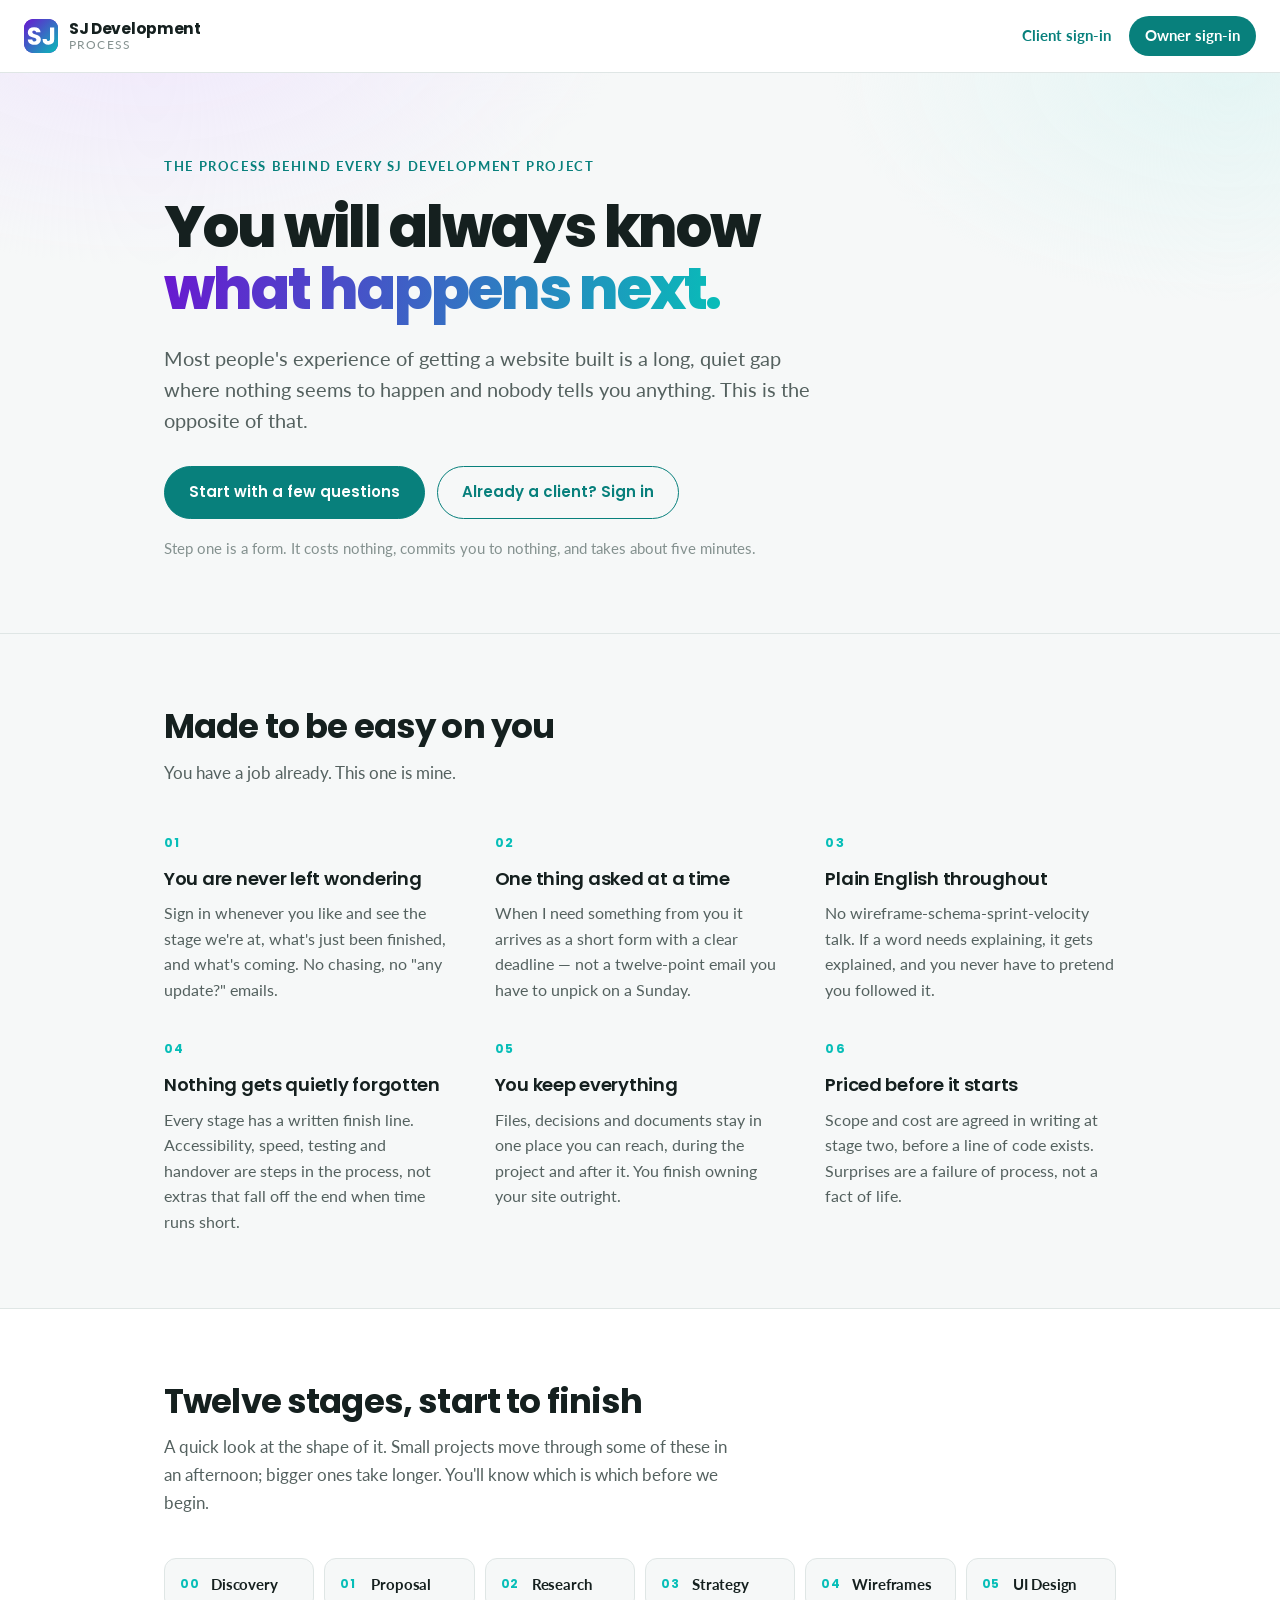
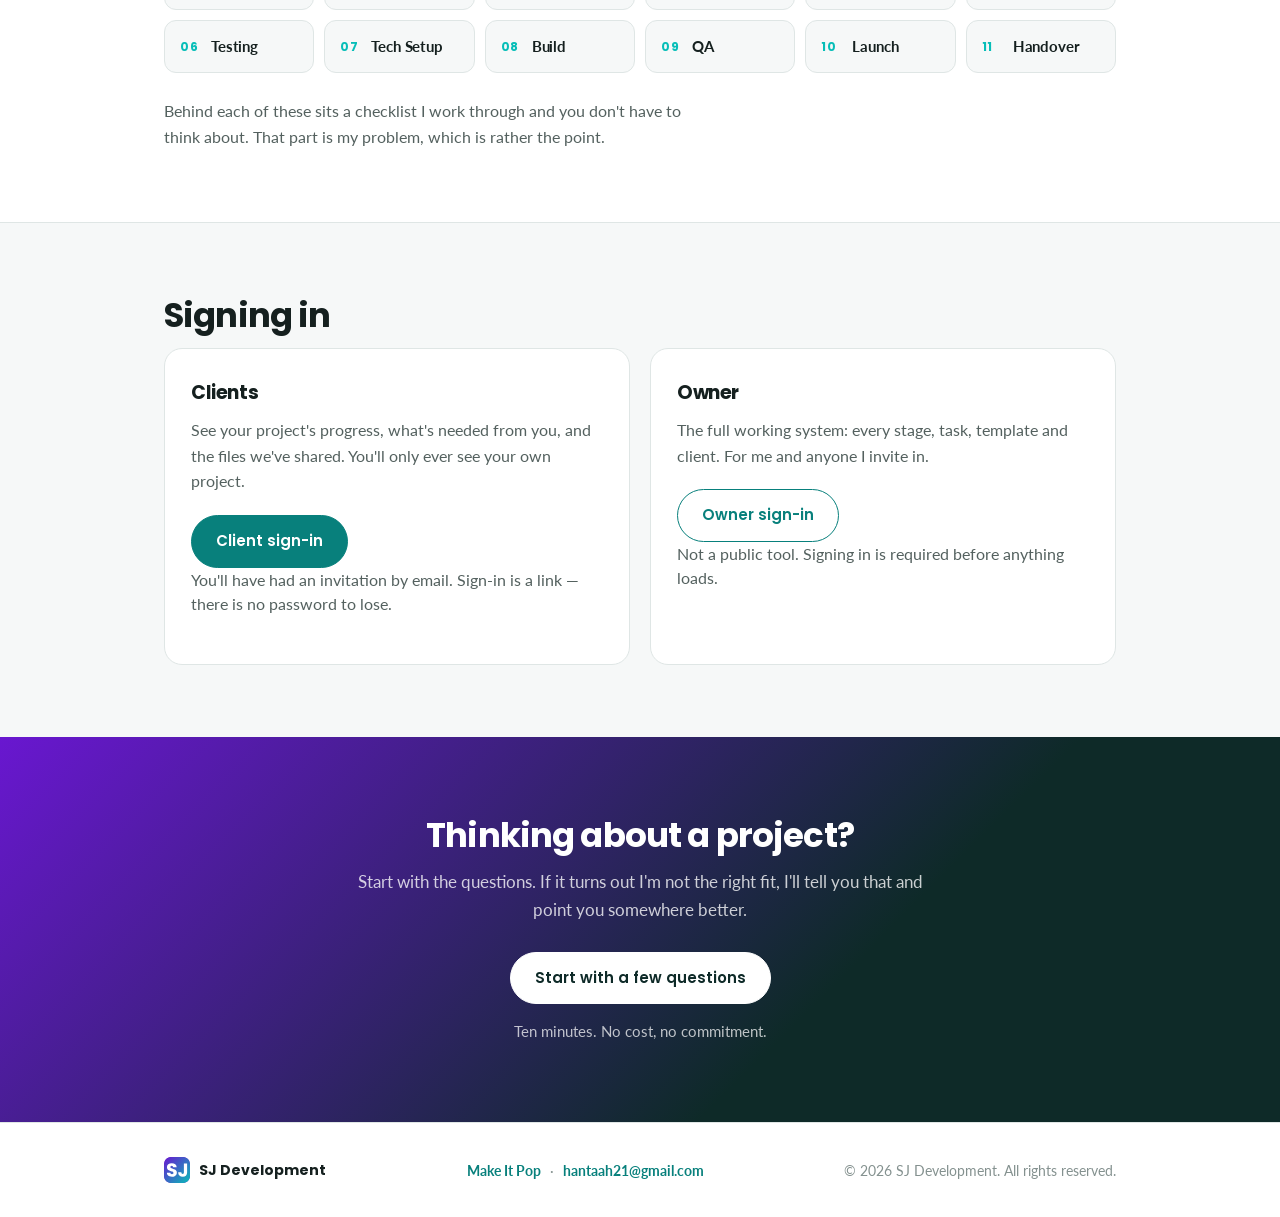
==== index.html @ 5365f850 "Remove content ownership question from intake form" ====
<!DOCTYPE html>
<html lang="en" data-theme="light">
<head>
<meta charset="utf-8">
<meta name="viewport" content="width=device-width, initial-scale=1">
<title>SJ Development Process — know exactly what happens next</title>
<meta name="description" content="A clear, twelve-stage process for building a website, with a sign-in for clients to follow along. No jargon, no guessing what happens next.">

<!-- Social preview. og:image MUST be absolute — a relative path like
     "og.png" is silently ignored by every scraper, which then falls back to
     guessing an image from the page. -->
<meta property="og:site_name" content="SJ Development">
<meta property="og:title" content="SJ Development Process">
<meta property="og:description" content="Know exactly what happens next. A clear twelve-stage process, and a place to watch your project move.">
<meta property="og:type" content="website">
<meta property="og:url" content="https://sarahjhill.github.io/project-os/">
<meta property="og:image" content="https://sarahjhill.github.io/project-os/og.png">
<meta property="og:image:width" content="1200">
<meta property="og:image:height" content="630">
<meta property="og:image:alt" content="The SJ Development Process landing page: you will always know what happens next.">
<meta name="twitter:card" content="summary_large_image">
<meta name="twitter:title" content="SJ Development Process">
<meta name="twitter:description" content="Know exactly what happens next. A clear twelve-stage process, and a place to watch your project move.">
<meta name="twitter:image" content="https://sarahjhill.github.io/project-os/og.png">

<link rel="icon" href="icon.svg" type="image/svg+xml">
<link rel="apple-touch-icon" href="icon-180.png">
<meta name="theme-color" content="#07beb8">

<link rel="preconnect" href="https://fonts.googleapis.com">
<link rel="preconnect" href="https://fonts.gstatic.com" crossorigin>
<link href="https://fonts.googleapis.com/css2?family=Lato:wght@400;700&family=Poppins:wght@600;700;800&display=swap" rel="stylesheet">
<link rel="stylesheet" href="css/landing.css">
</head>
<body>

<a class="skip" href="#main">Skip to content</a>

<header class="lp-top">
  <a class="lp-brand" href="./">
    <img src="icon.svg" alt="" class="lp-mark">
    <span class="lp-brand-text">
      <span class="lp-brand-name">SJ Development</span>
      <span class="lp-brand-sub">Process</span>
    </span>
  </a>
  <nav class="lp-nav" aria-label="Primary">
    <a href="client.html">Client sign-in</a>
    <a class="lp-nav-btn" href="app.html">Owner sign-in</a>
  </nav>
</header>

<main id="main">

  <!-- ============================ Hero ============================ -->
  <section class="lp-hero">
    <div class="lp-wrap">
      <p class="lp-eyebrow">The process behind every SJ Development project</p>
      <h1 class="lp-h1">
        You will always know<br><em>what happens next.</em>
      </h1>
      <p class="lp-lede">
        Most people's experience of getting a website built is a long, quiet gap
        where nothing seems to happen and nobody tells you anything. This is the
        opposite of that.
      </p>
      <div class="lp-cta-row">
        <a class="lp-btn lp-btn-primary" href="forms/intake.html">
          Start with a few questions
        </a>
        <a class="lp-btn" href="client.html">Already a client? Sign in</a>
      </div>
      <p class="lp-reassure">
        Step one is a form. It costs nothing, commits you to nothing, and takes
        about five minutes.
      </p>
    </div>
  </section>

  <!-- ========================== Benefits =========================== -->
  <section class="lp-section">
    <div class="lp-wrap">
      <h2 class="lp-h2">Made to be easy on you</h2>
      <p class="lp-sub">
        You have a job already. This one is mine.
      </p>

      <ul class="lp-benefits">
        <li>
          <span class="lp-b-num">01</span>
          <h3>You are never left wondering</h3>
          <p>
            Sign in whenever you like and see the stage we're at, what's just been
            finished, and what's coming. No chasing, no "any update?" emails.
          </p>
        </li>
        <li>
          <span class="lp-b-num">02</span>
          <h3>One thing asked at a time</h3>
          <p>
            When I need something from you it arrives as a short form with a clear
            deadline — not a twelve-point email you have to unpick on a Sunday.
          </p>
        </li>
        <li>
          <span class="lp-b-num">03</span>
          <h3>Plain English throughout</h3>
          <p>
            No wireframe-schema-sprint-velocity talk. If a word needs explaining,
            it gets explained, and you never have to pretend you followed it.
          </p>
        </li>
        <li>
          <span class="lp-b-num">04</span>
          <h3>Nothing gets quietly forgotten</h3>
          <p>
            Every stage has a written finish line. Accessibility, speed, testing
            and handover are steps in the process, not extras that fall off the
            end when time runs short.
          </p>
        </li>
        <li>
          <span class="lp-b-num">05</span>
          <h3>You keep everything</h3>
          <p>
            Files, decisions and documents stay in one place you can reach, during
            the project and after it. You finish owning your site outright.
          </p>
        </li>
        <li>
          <span class="lp-b-num">06</span>
          <h3>Priced before it starts</h3>
          <p>
            Scope and cost are agreed in writing at stage two, before a line of
            code exists. Surprises are a failure of process, not a fact of life.
          </p>
        </li>
      </ul>
    </div>
  </section>

  <!-- ========================== The stages ========================= -->
  <section class="lp-section lp-section-alt">
    <div class="lp-wrap">
      <h2 class="lp-h2">Twelve stages, start to finish</h2>
      <p class="lp-sub">
        A quick look at the shape of it. Small projects move through some of these
        in an afternoon; bigger ones take longer. You'll know which is which
        before we begin.
      </p>

      <ol class="lp-stages">
        <li><span class="lp-s-num">00</span><span class="lp-s-name">Discovery</span></li>
        <li><span class="lp-s-num">01</span><span class="lp-s-name">Proposal</span></li>
        <li><span class="lp-s-num">02</span><span class="lp-s-name">Research</span></li>
        <li><span class="lp-s-num">03</span><span class="lp-s-name">Strategy</span></li>
        <li><span class="lp-s-num">04</span><span class="lp-s-name">Wireframes</span></li>
        <li><span class="lp-s-num">05</span><span class="lp-s-name">UI Design</span></li>
        <li><span class="lp-s-num">06</span><span class="lp-s-name">Testing</span></li>
        <li><span class="lp-s-num">07</span><span class="lp-s-name">Tech Setup</span></li>
        <li><span class="lp-s-num">08</span><span class="lp-s-name">Build</span></li>
        <li><span class="lp-s-num">09</span><span class="lp-s-name">QA</span></li>
        <li><span class="lp-s-num">10</span><span class="lp-s-name">Launch</span></li>
        <li><span class="lp-s-num">11</span><span class="lp-s-name">Handover</span></li>
      </ol>

      <p class="lp-stages-note">
        Behind each of these sits a checklist I work through and you don't have to
        think about. That part is my problem, which is rather the point.
      </p>
    </div>
  </section>

  <!-- ============================ Doors ============================ -->
  <section class="lp-section">
    <div class="lp-wrap">
      <h2 class="lp-h2">Signing in</h2>
      <div class="lp-doors">

        <div class="lp-door">
          <h3>Clients</h3>
          <p>
            See your project's progress, what's needed from you, and the files
            we've shared. You'll only ever see your own project.
          </p>
          <a class="lp-btn lp-btn-primary" href="client.html">Client sign-in</a>
          <p class="lp-door-note">
            You'll have had an invitation by email. Sign-in is a link — there is no
            password to lose.
          </p>
        </div>

        <div class="lp-door">
          <h3>Owner</h3>
          <p>
            The full working system: every stage, task, template and client. For me
            and anyone I invite in.
          </p>
          <a class="lp-btn" href="app.html">Owner sign-in</a>
          <p class="lp-door-note">
            Not a public tool. Signing in is required before anything loads.
          </p>
        </div>

      </div>
    </div>
  </section>

  <!-- ============================= CTA ============================= -->
  <section class="lp-final">
    <div class="lp-wrap">
      <h2 class="lp-h2">Thinking about a project?</h2>
      <p class="lp-sub lp-sub-light">
        Start with the questions. If it turns out I'm not the right fit, I'll tell
        you that and point you somewhere better.
      </p>
      <a class="lp-btn lp-btn-invert" href="forms/intake.html">
        Start with a few questions
      </a>
      <p class="lp-reassure lp-reassure-light">
        Ten minutes. No cost, no commitment.
      </p>
    </div>
  </section>

</main>

<footer class="lp-foot">
  <div class="lp-wrap lp-foot-inner">
    <p class="lp-foot-brand">
      <img src="icon.svg" alt="" class="lp-foot-mark">
      SJ Development
    </p>
    <p class="lp-foot-links">
      <a href="https://sarahjhill.github.io/make-it-pop/">Make It Pop</a>
      <span aria-hidden="true">·</span>
      <a href="mailto:hantaah21@gmail.com">hantaah21@gmail.com</a>
    </p>
    <p class="lp-foot-copy">
      &copy; <span id="lpYear">2026</span> SJ Development. All rights reserved.
    </p>
  </div>
</footer>

<script>
  document.getElementById('lpYear').textContent = new Date().getFullYear();
</script>
</body>
</html>
---- css/landing.css ----
/* =====================================================================
   SJ DEVELOPMENT PROCESS — public landing page

   Same brand as Make It Pop (SJ purple → teal, Poppins over Lato) but a
   quieter register: no motion, no hero imagery, more air, tighter columns.
   It should read as the studio's working front door, not a second sales
   site.

   Deliberately standalone from css/styles.css — nothing here can reach the
   app, and nothing in the app can reach here.
   ===================================================================== */

:root{
  --lp-bg:#F6F8F8;
  --lp-surface:#FFFFFF;
  --lp-ink:#15201F;
  --lp-ink-2:#54615F;
  --lp-ink-3:#84918F;
  --lp-line:#DFE6E5;

  --lp-accent:#08807C;        /* 4.78:1 on white — safe for text */
  --lp-accent-bright:#07beb8; /* brand teal — fills only */
  --lp-purple:#6917d0;
  --lp-deep:#0E2A28;

  --lp-radius:12px;
  --lp-radius-lg:18px;
  --lp-sans:'Lato',-apple-system,BlinkMacSystemFont,"Segoe UI",Roboto,Helvetica,Arial,sans-serif;
  --lp-display:'Poppins',var(--lp-sans);
}

*{box-sizing:border-box}
html{scroll-behavior:smooth}
@media (prefers-reduced-motion:reduce){html{scroll-behavior:auto}}

body{
  margin:0;
  background:var(--lp-bg);
  color:var(--lp-ink);
  font-family:var(--lp-sans);
  font-size:17px;
  line-height:1.65;
  -webkit-font-smoothing:antialiased;
}

.skip{
  position:absolute;left:-9999px;top:0;z-index:100;
  padding:12px 18px;background:var(--lp-ink);color:#fff;
}
.skip:focus{left:0}

.lp-wrap{width:100%;max-width:1000px;margin:0 auto;padding:0 24px}

a{color:var(--lp-accent)}

/* ============================== Top bar ============================== */
.lp-top{
  display:flex;align-items:center;justify-content:space-between;gap:16px;
  padding:16px 24px;
  background:var(--lp-surface);
  border-bottom:1px solid var(--lp-line);
  position:sticky;top:0;z-index:50;
  flex-wrap:wrap;
}
.lp-brand{display:flex;align-items:center;gap:11px;text-decoration:none;color:inherit}
.lp-mark{width:34px;height:34px;border-radius:9px;display:block}
.lp-brand-text{display:flex;flex-direction:column;line-height:1.15}
.lp-brand-name{font-family:var(--lp-display);font-weight:700;font-size:15.5px;letter-spacing:-.02em}
.lp-brand-sub{font-size:11.5px;color:var(--lp-ink-3);letter-spacing:.1em;text-transform:uppercase}

.lp-nav{display:flex;align-items:center;gap:18px}
.lp-nav a{font-size:14.5px;font-weight:700;text-decoration:none}
.lp-nav a:hover{text-decoration:underline}
.lp-nav-btn{
  padding:8px 16px;border-radius:999px;
  background:var(--lp-accent);color:#fff !important;
  text-decoration:none !important;
}
.lp-nav-btn:hover{filter:brightness(1.1)}

/* ================================ Hero ============================== */
.lp-hero{
  padding:84px 0 72px;
  background:
    radial-gradient(760px 400px at 12% -10%, #F0E8FC, transparent 62%),
    radial-gradient(660px 380px at 96% 0%, #E4F5F4, transparent 60%),
    var(--lp-bg);
  border-bottom:1px solid var(--lp-line);
}
.lp-eyebrow{
  margin:0 0 18px;
  font-size:12.5px;font-weight:700;letter-spacing:.13em;text-transform:uppercase;
  color:var(--lp-accent);
}
.lp-h1{
  font-family:var(--lp-display);
  font-size:clamp(34px,6vw,58px);
  font-weight:800;
  line-height:1.08;
  letter-spacing:-.035em;
  margin:0 0 22px;
  max-width:16ch;
}
.lp-h1 em{
  font-style:normal;
  background:linear-gradient(100deg,var(--lp-purple),var(--lp-accent-bright));
  -webkit-background-clip:text;background-clip:text;
  -webkit-text-fill-color:transparent;color:var(--lp-purple);
}
.lp-lede{
  margin:0 0 30px;max-width:56ch;
  font-size:clamp(17px,2vw,19.5px);line-height:1.6;color:var(--lp-ink-2);
}

.lp-cta-row{display:flex;flex-wrap:wrap;gap:12px;margin-bottom:18px}

.lp-btn{
  display:inline-block;padding:13px 24px;
  border:1.5px solid var(--lp-accent);border-radius:999px;
  background:transparent;color:var(--lp-accent);
  font-family:var(--lp-display);font-size:15px;font-weight:600;
  text-decoration:none;cursor:pointer;
  transition:background .2s ease,color .2s ease,filter .2s ease;
}
.lp-btn:hover{background:var(--lp-accent);color:#fff}
.lp-btn:focus-visible{outline:3px solid #B9E7E5;outline-offset:2px}
.lp-btn-primary{background:var(--lp-accent);color:#fff}
.lp-btn-primary:hover{filter:brightness(1.1);background:var(--lp-accent);color:#fff}
.lp-btn-invert{background:#fff;border-color:#fff;color:var(--lp-deep)}
.lp-btn-invert:hover{background:#fff;color:var(--lp-deep);filter:brightness(.94)}

.lp-reassure{margin:0;font-size:14.5px;color:var(--lp-ink-3)}
.lp-reassure-light{color:rgba(255,255,255,.72)}

/* ============================= Sections ============================= */
.lp-section{padding:72px 0}
.lp-section-alt{background:var(--lp-surface);border-block:1px solid var(--lp-line)}

.lp-h2{
  font-family:var(--lp-display);
  font-size:clamp(25px,3.4vw,34px);
  font-weight:700;letter-spacing:-.025em;line-height:1.2;
  margin:0 0 12px;
}
.lp-sub{margin:0 0 40px;max-width:58ch;font-size:17px;color:var(--lp-ink-2)}
.lp-sub-light{color:rgba(255,255,255,.78)}

/* ============================= Benefits ============================= */
.lp-benefits{
  list-style:none;margin:0;padding:0;
  display:grid;gap:30px 40px;
  grid-template-columns:repeat(auto-fit,minmax(270px,1fr));
}
.lp-benefits li{margin:0}
.lp-b-num{
  display:inline-block;margin-bottom:10px;
  font-family:var(--lp-display);font-size:12.5px;font-weight:700;
  letter-spacing:.1em;color:var(--lp-accent-bright);
}
.lp-benefits h3{
  font-family:var(--lp-display);
  font-size:18px;font-weight:600;letter-spacing:-.015em;
  margin:0 0 8px;
}
.lp-benefits p{margin:0;font-size:15.5px;line-height:1.65;color:var(--lp-ink-2)}

/* ============================== Stages ============================== */
.lp-stages{
  list-style:none;margin:0 0 26px;padding:0;
  display:grid;gap:10px;
  grid-template-columns:repeat(auto-fit,minmax(150px,1fr));
  counter-reset:none;
}
.lp-stages li{
  display:flex;align-items:center;gap:11px;
  padding:13px 15px;
  background:var(--lp-bg);
  border:1px solid var(--lp-line);
  border-radius:var(--lp-radius);
}
.lp-s-num{
  font-family:var(--lp-display);font-size:12px;font-weight:700;
  letter-spacing:.05em;color:var(--lp-accent-bright);
  min-width:20px;
}
.lp-s-name{font-size:15px;font-weight:700;letter-spacing:-.01em}
.lp-stages-note{margin:0;max-width:58ch;font-size:15.5px;color:var(--lp-ink-2)}

/* =============================== Doors ============================== */
.lp-doors{
  display:grid;gap:20px;
  grid-template-columns:repeat(auto-fit,minmax(280px,1fr));
}
.lp-door{
  padding:28px 26px;
  background:var(--lp-surface);
  border:1px solid var(--lp-line);
  border-radius:var(--lp-radius-lg);
  display:flex;flex-direction:column;
}
.lp-door h3{
  font-family:var(--lp-display);font-size:19px;font-weight:700;
  letter-spacing:-.02em;margin:0 0 10px;
}
.lp-door>p{margin:0 0 20px;font-size:15.5px;color:var(--lp-ink-2)}
.lp-door .lp-btn{align-self:flex-start}
.lp-door-note{
  margin:16px 0 0;font-size:13.5px;line-height:1.55;color:var(--lp-ink-3);
}

/* =============================== Final ============================== */
.lp-final{
  padding:78px 0;
  background:linear-gradient(135deg,var(--lp-purple),var(--lp-deep) 65%);
  color:#fff;text-align:center;
}
.lp-final .lp-h2{margin-bottom:12px}
.lp-final .lp-sub{margin-left:auto;margin-right:auto;margin-bottom:28px}
.lp-final .lp-reassure{margin-top:16px}

/* =============================== Footer ============================= */
.lp-foot{
  padding:34px 0;
  background:var(--lp-surface);
  border-top:1px solid var(--lp-line);
}
.lp-foot-inner{
  display:flex;flex-wrap:wrap;align-items:center;justify-content:space-between;
  gap:12px 26px;
}
.lp-foot p{margin:0;font-size:14px;color:var(--lp-ink-3)}
.lp-foot-brand{
  display:flex;align-items:center;gap:9px;
  font-family:var(--lp-display);font-weight:700;color:var(--lp-ink) !important;
}
.lp-foot-mark{width:26px;height:26px;border-radius:7px;display:block}
.lp-foot-links{display:flex;align-items:center;gap:9px;flex-wrap:wrap}
.lp-foot-links a{font-weight:700;text-decoration:none}
.lp-foot-links a:hover{text-decoration:underline}

/* ============================ Small screens ========================= */
@media (max-width:639px){
  body{font-size:16px}
  .lp-hero{padding:56px 0 48px}
  .lp-section{padding:52px 0}
  .lp-final{padding:56px 0}
  .lp-cta-row .lp-btn{width:100%;text-align:center}
  .lp-nav{gap:12px}
  .lp-foot-inner{flex-direction:column;align-items:flex-start}
}
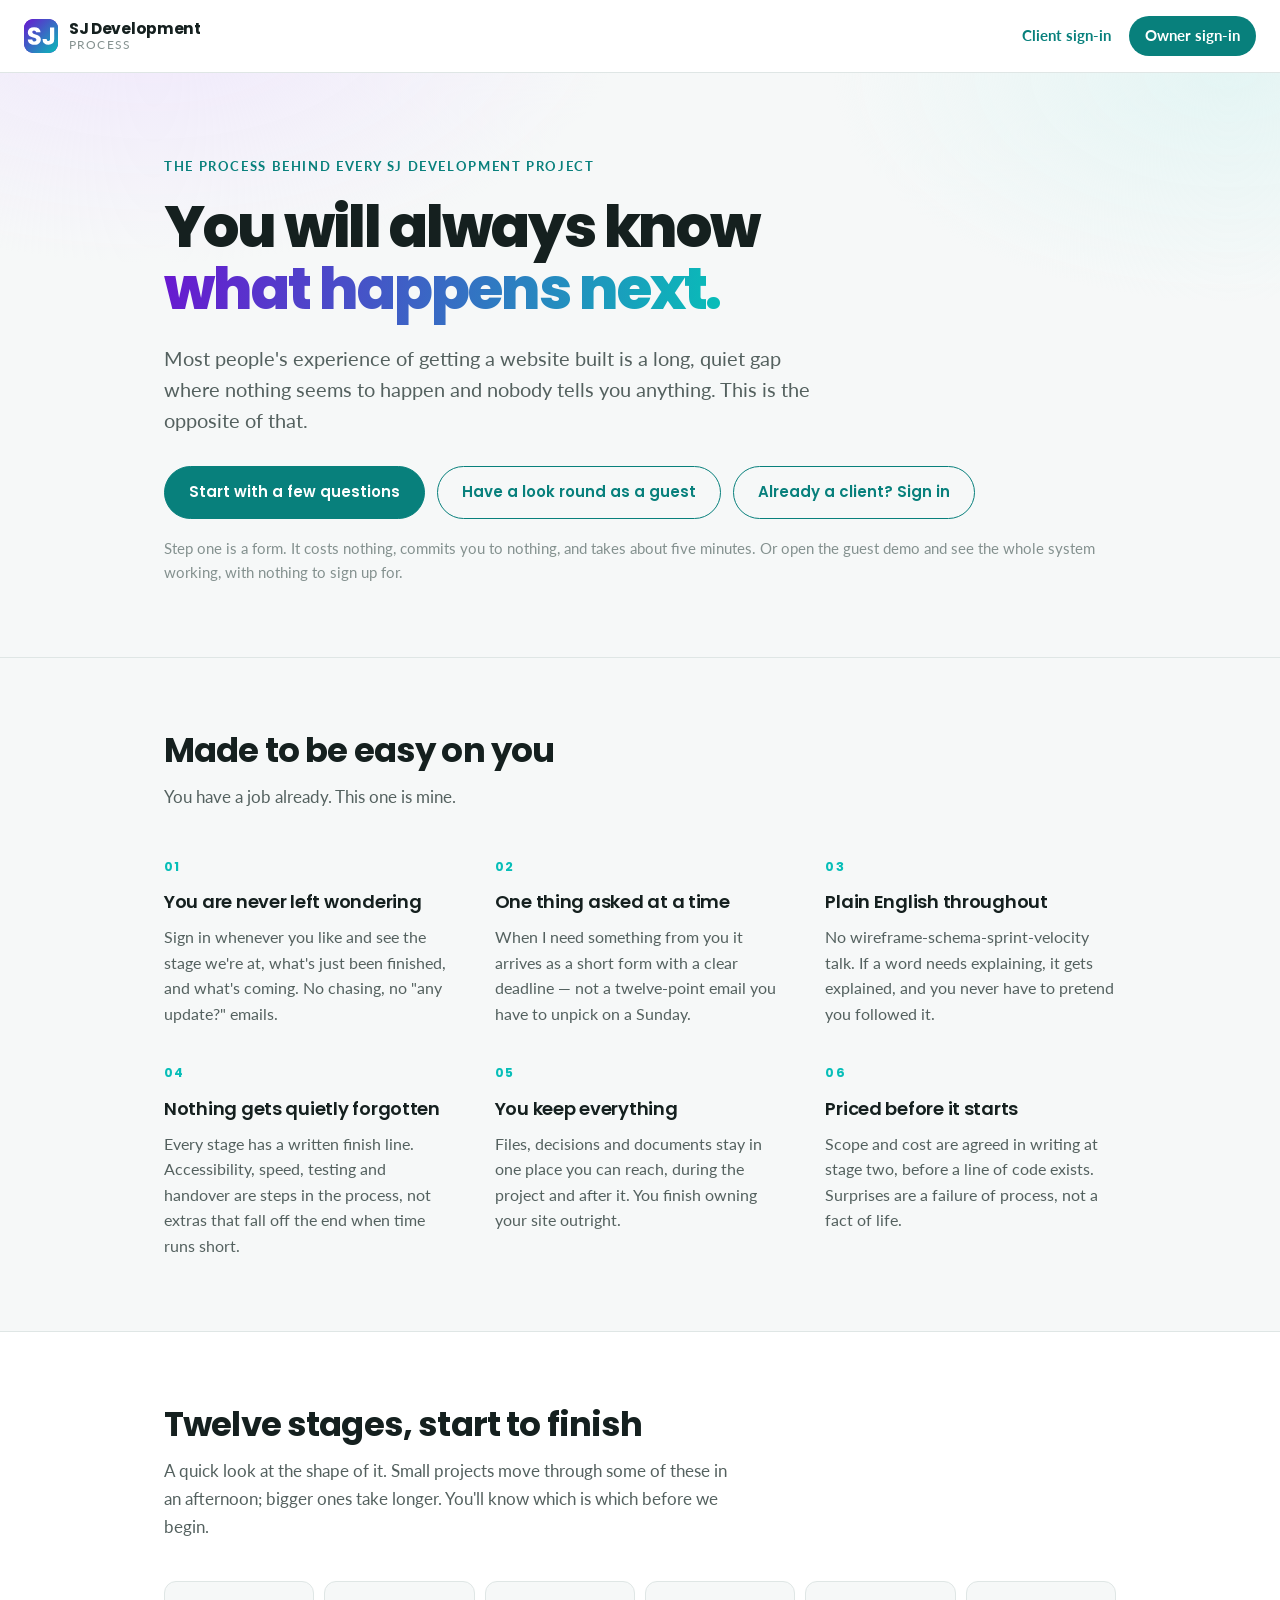
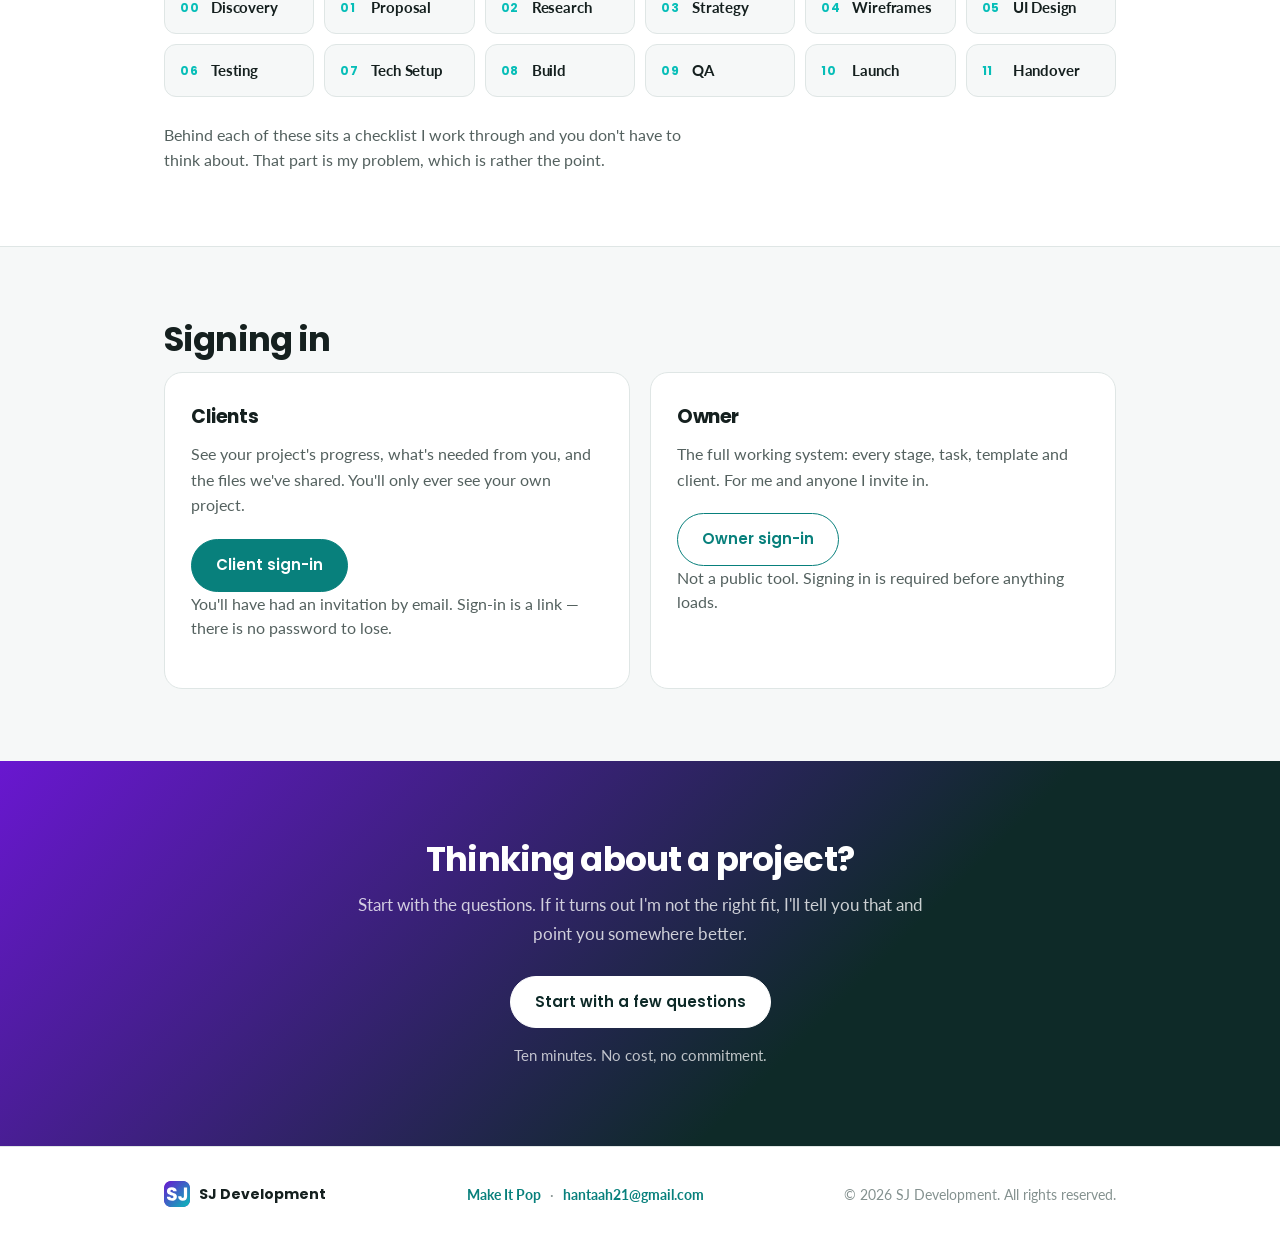
==== commit ea837c08: "Add guest mode, and warn copiers off the live config keys" ====
--- a/index.html
+++ b/index.html
@@ -68,11 +68,13 @@
         <a class="lp-btn lp-btn-primary" href="forms/intake.html">
           Start with a few questions
         </a>
+        <a class="lp-btn" href="app.html?guest=1">Have a look round as a guest</a>
         <a class="lp-btn" href="client.html">Already a client? Sign in</a>
       </div>
       <p class="lp-reassure">
         Step one is a form. It costs nothing, commits you to nothing, and takes
-        about five minutes.
+        about five minutes. Or open the guest demo and see the whole system
+        working, with nothing to sign up for.
       </p>
     </div>
   </section>
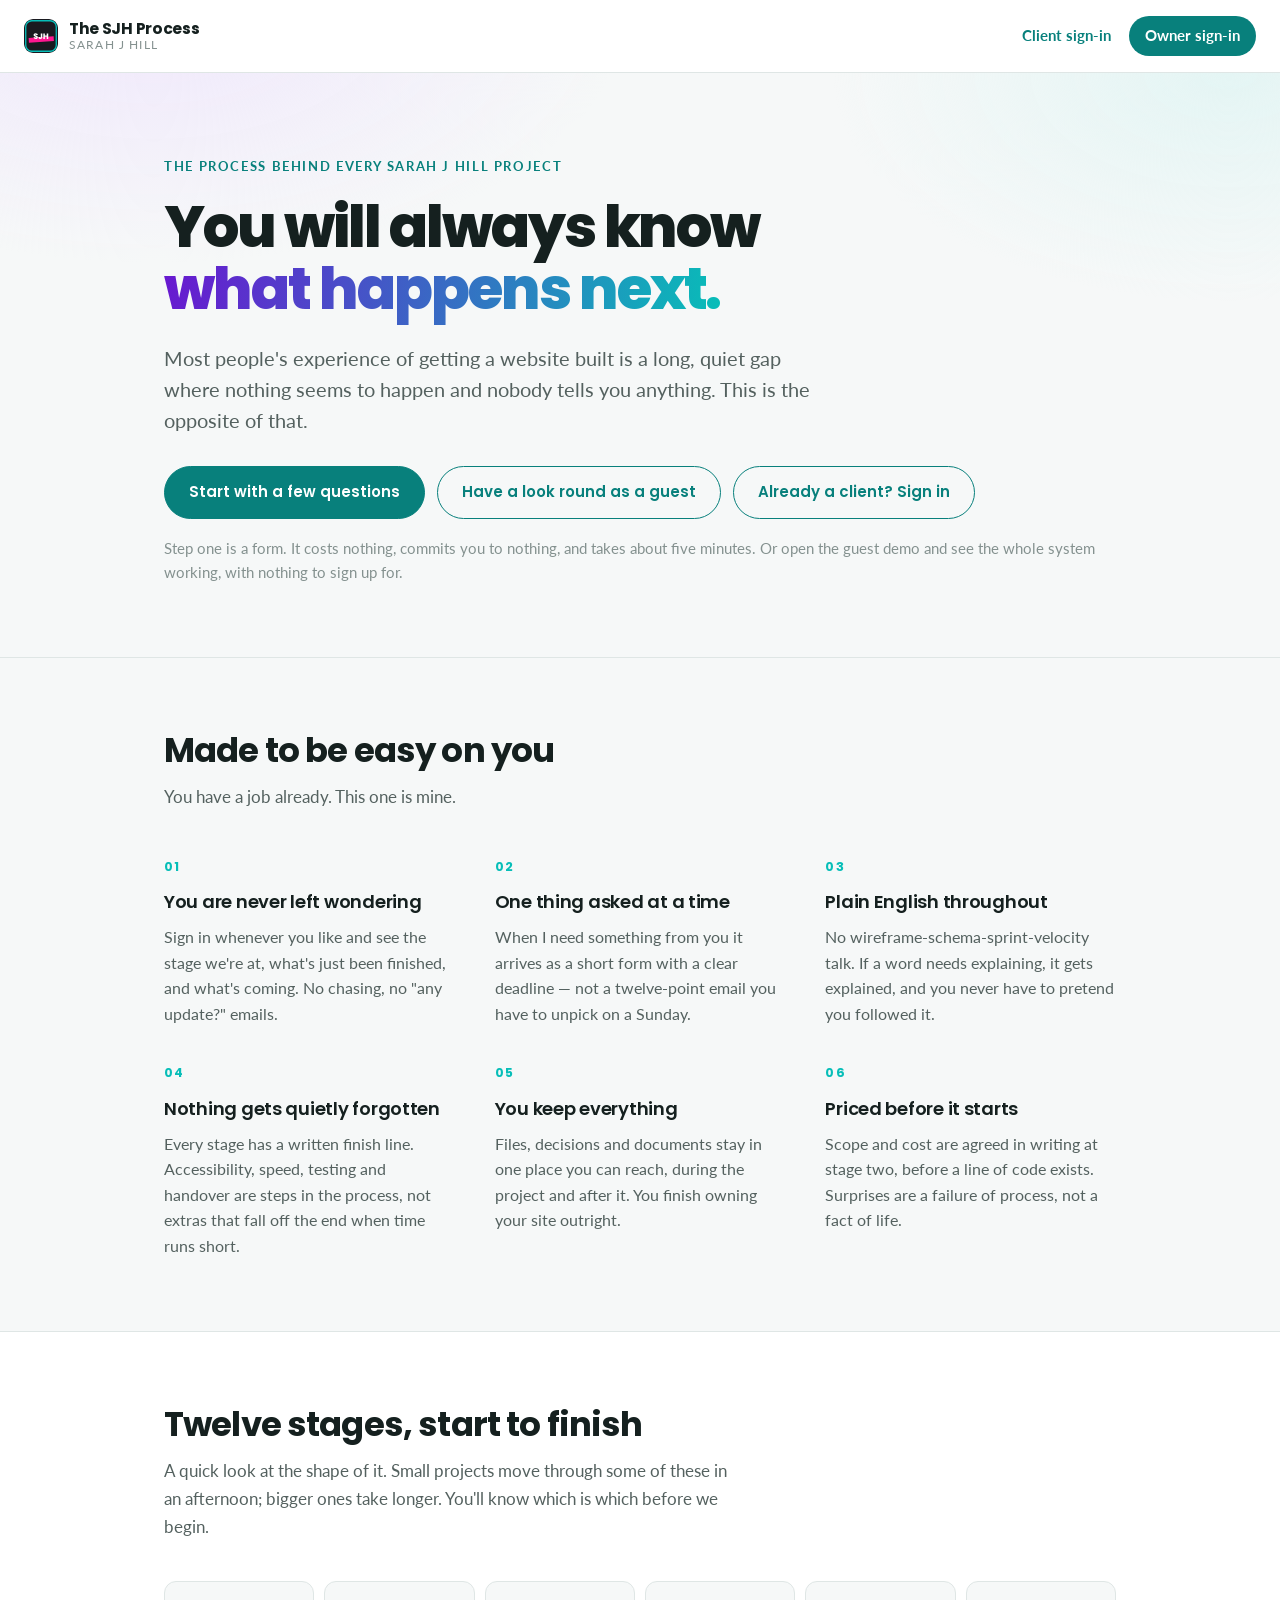
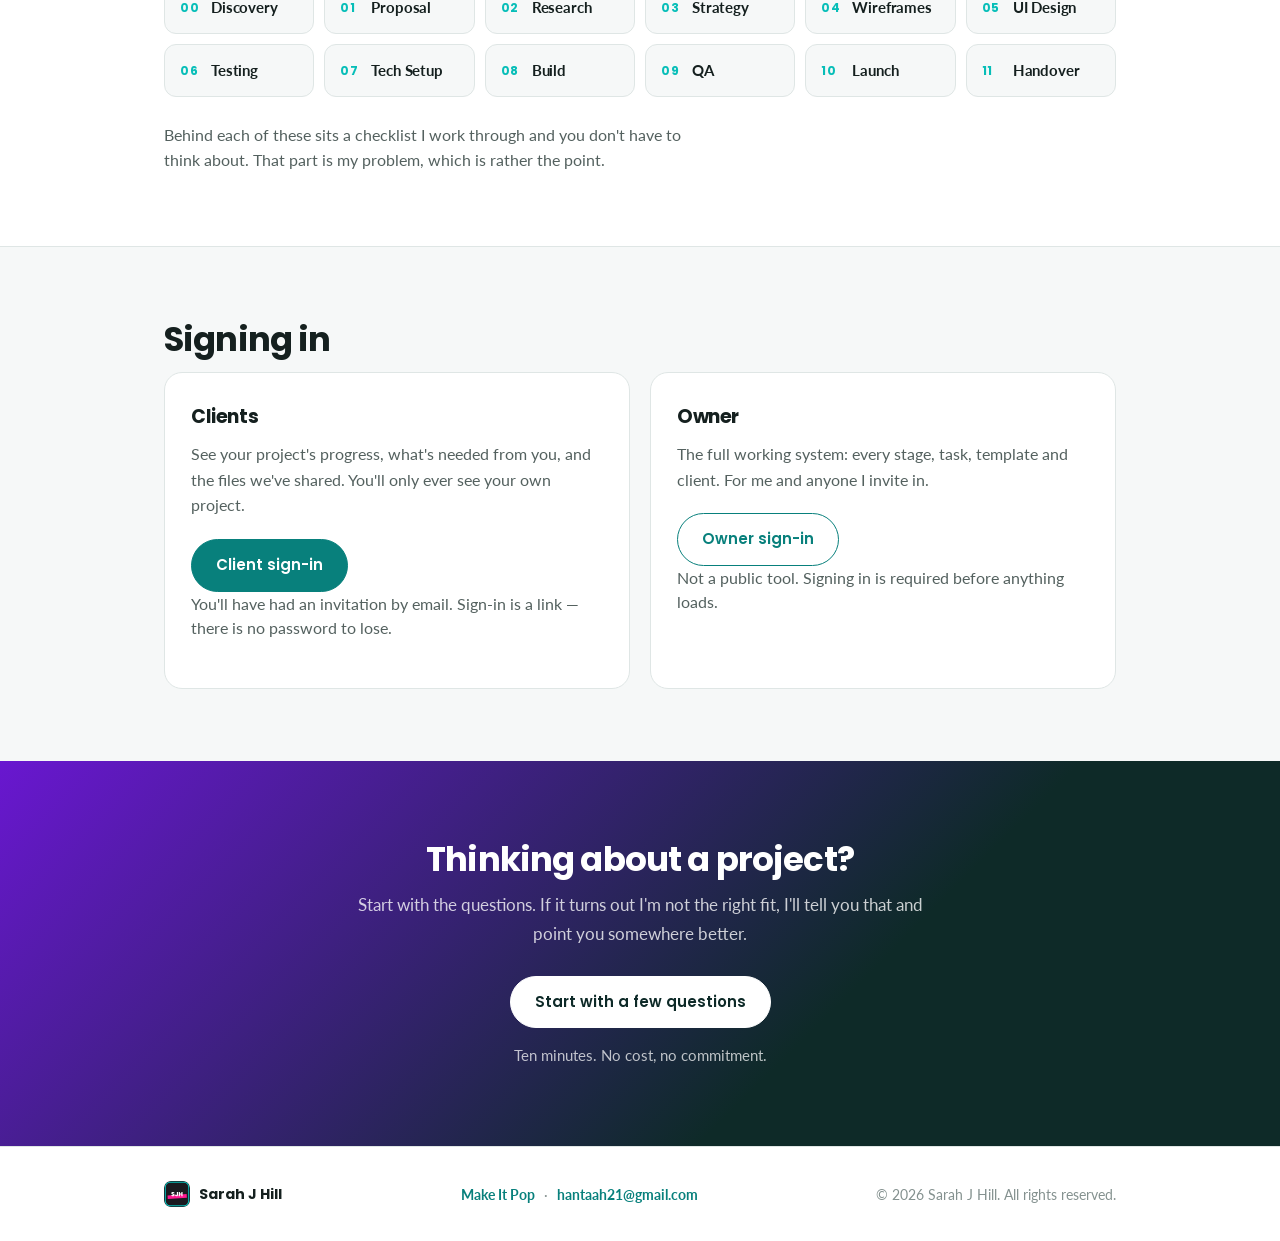
==== commit 60b1858d: "Rebrand to Sarah J Hill; rename to The SJH Process" ====
--- a/index.html
+++ b/index.html
@@ -3,23 +3,23 @@
 <head>
 <meta charset="utf-8">
 <meta name="viewport" content="width=device-width, initial-scale=1">
-<title>SJ Development Process — know exactly what happens next</title>
+<title>The SJH Process — know exactly what happens next</title>
 <meta name="description" content="A clear, twelve-stage process for building a website, with a sign-in for clients to follow along. No jargon, no guessing what happens next.">
 
 <!-- Social preview. og:image MUST be absolute — a relative path like
      "og.png" is silently ignored by every scraper, which then falls back to
      guessing an image from the page. -->
-<meta property="og:site_name" content="SJ Development">
-<meta property="og:title" content="SJ Development Process">
+<meta property="og:site_name" content="Sarah J Hill">
+<meta property="og:title" content="The SJH Process">
 <meta property="og:description" content="Know exactly what happens next. A clear twelve-stage process, and a place to watch your project move.">
 <meta property="og:type" content="website">
 <meta property="og:url" content="https://sarahjhill.github.io/project-os/">
 <meta property="og:image" content="https://sarahjhill.github.io/project-os/og.png">
 <meta property="og:image:width" content="1200">
 <meta property="og:image:height" content="630">
-<meta property="og:image:alt" content="The SJ Development Process landing page: you will always know what happens next.">
+<meta property="og:image:alt" content="The SJH Process landing page: you will always know what happens next.">
 <meta name="twitter:card" content="summary_large_image">
-<meta name="twitter:title" content="SJ Development Process">
+<meta name="twitter:title" content="The SJH Process">
 <meta name="twitter:description" content="Know exactly what happens next. A clear twelve-stage process, and a place to watch your project move.">
 <meta name="twitter:image" content="https://sarahjhill.github.io/project-os/og.png">
 
@@ -40,8 +40,8 @@
   <a class="lp-brand" href="./">
     <img src="icon.svg" alt="" class="lp-mark">
     <span class="lp-brand-text">
-      <span class="lp-brand-name">SJ Development</span>
-      <span class="lp-brand-sub">Process</span>
+      <span class="lp-brand-name">The SJH Process</span>
+      <span class="lp-brand-sub">Sarah J Hill</span>
     </span>
   </a>
   <nav class="lp-nav" aria-label="Primary">
@@ -55,7 +55,7 @@
   <!-- ============================ Hero ============================ -->
   <section class="lp-hero">
     <div class="lp-wrap">
-      <p class="lp-eyebrow">The process behind every SJ Development project</p>
+      <p class="lp-eyebrow">The process behind every Sarah J Hill project</p>
       <h1 class="lp-h1">
         You will always know<br><em>what happens next.</em>
       </h1>
@@ -231,7 +231,7 @@
   <div class="lp-wrap lp-foot-inner">
     <p class="lp-foot-brand">
       <img src="icon.svg" alt="" class="lp-foot-mark">
-      SJ Development
+      Sarah J Hill
     </p>
     <p class="lp-foot-links">
       <a href="https://sarahjhill.github.io/make-it-pop/">Make It Pop</a>
@@ -239,7 +239,7 @@
       <a href="mailto:hantaah21@gmail.com">hantaah21@gmail.com</a>
     </p>
     <p class="lp-foot-copy">
-      &copy; <span id="lpYear">2026</span> SJ Development. All rights reserved.
+      &copy; <span id="lpYear">2026</span> Sarah J Hill. All rights reserved.
     </p>
   </div>
 </footer>
--- a/css/landing.css
+++ b/css/landing.css
@@ -1,5 +1,5 @@
 /* =====================================================================
-   SJ DEVELOPMENT PROCESS — public landing page
+   THE SJH PROCESS — public landing page
 
    Same brand as Make It Pop (SJ purple → teal, Poppins over Lato) but a
    quieter register: no motion, no hero imagery, more air, tighter columns.
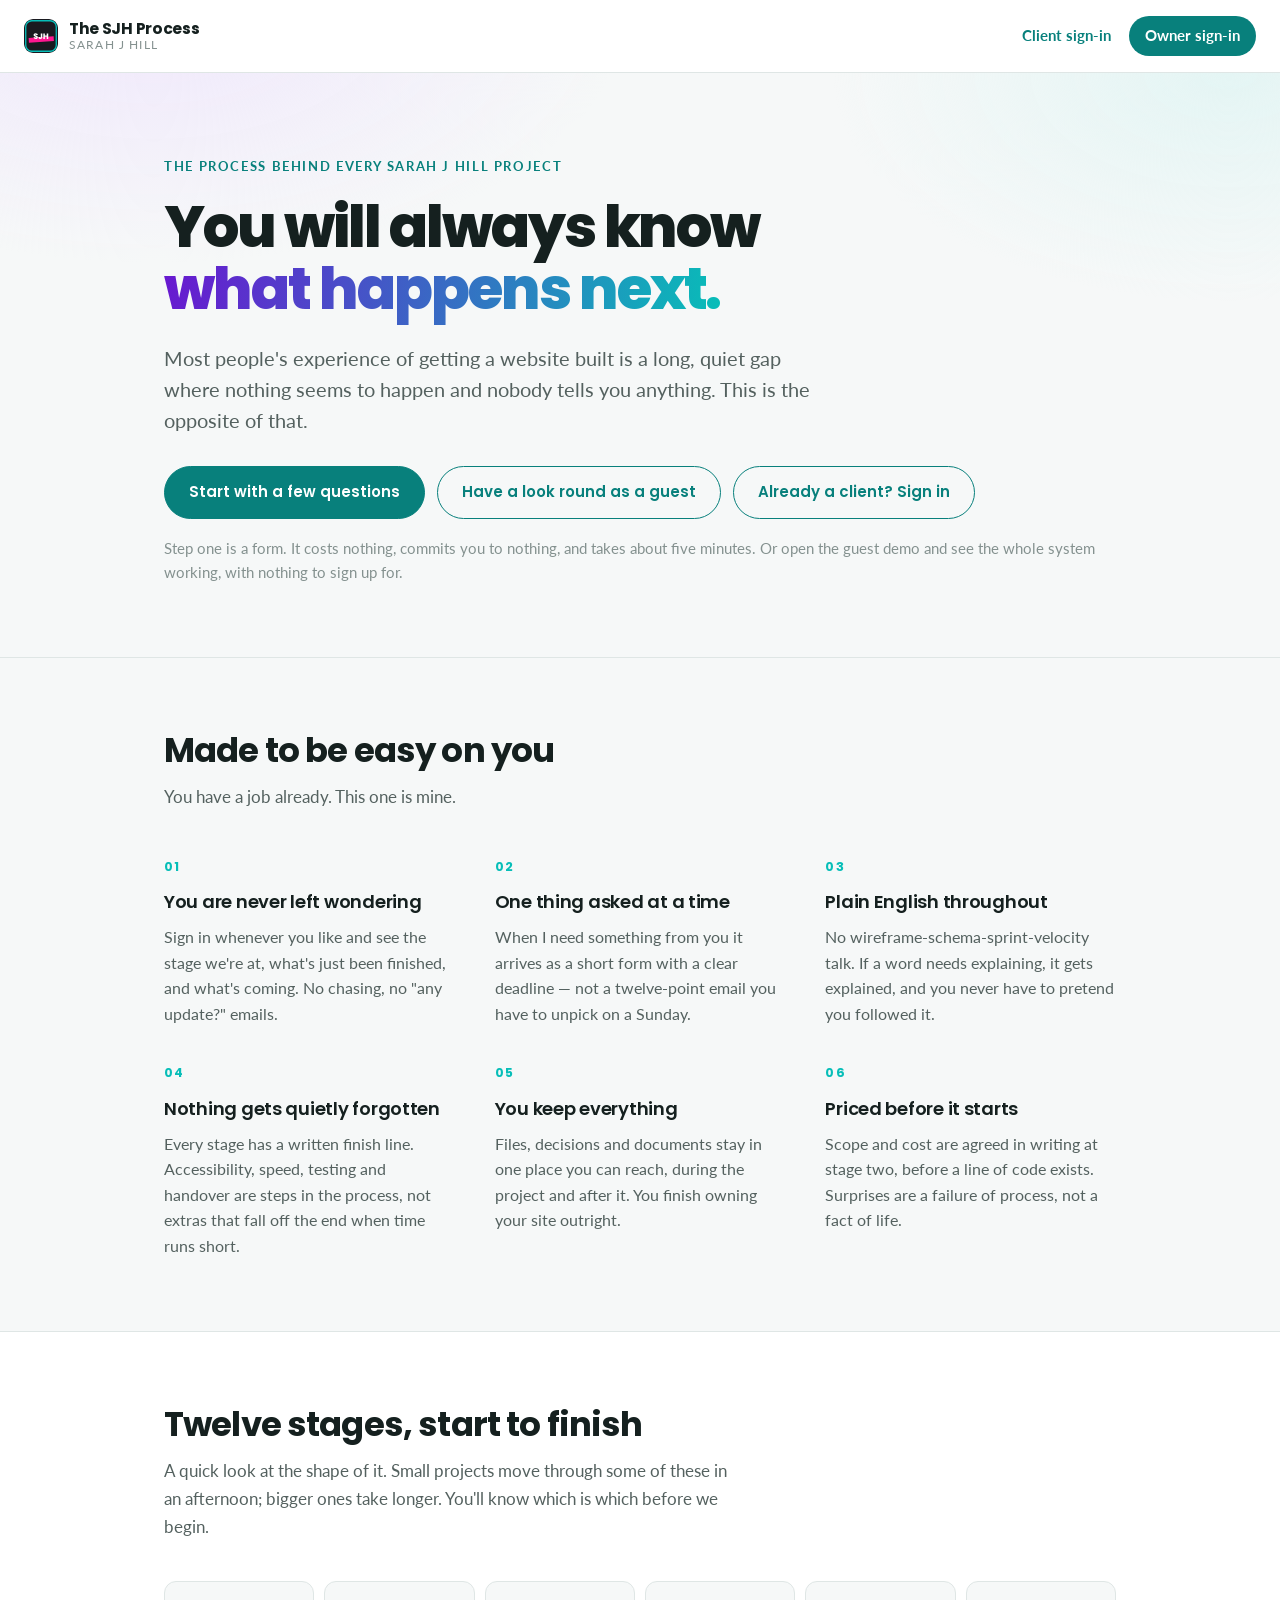
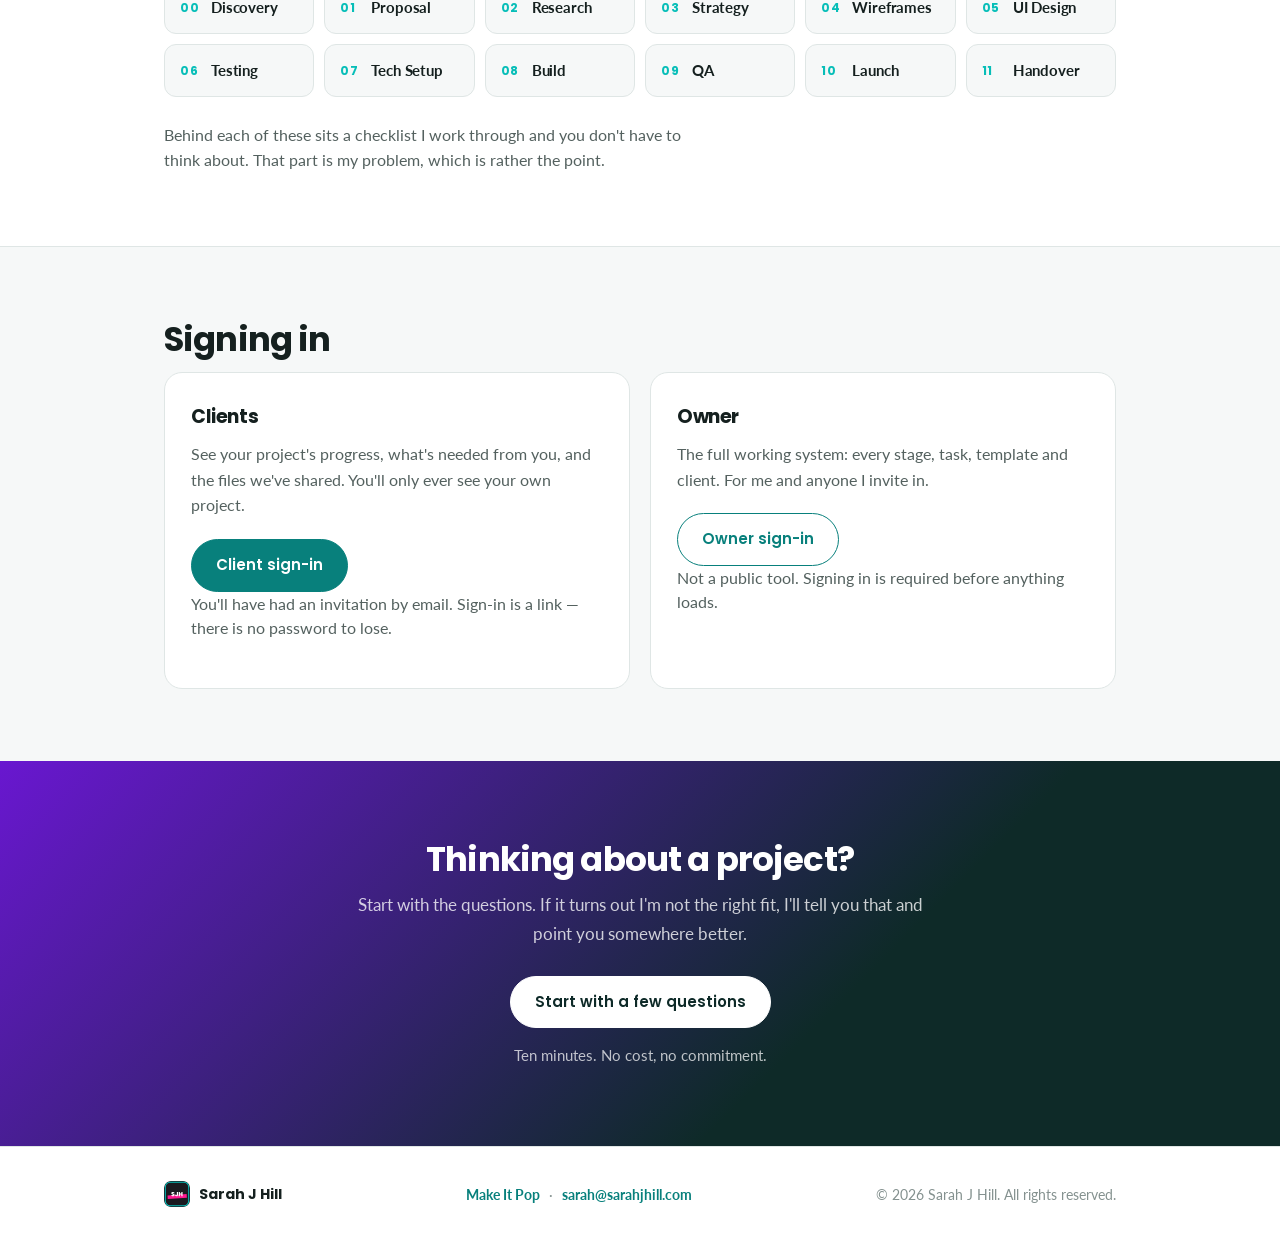
==== commit cb43ccbf: "Add personal proect process with marketing" ====
--- a/index.html
+++ b/index.html
@@ -236,7 +236,7 @@
     <p class="lp-foot-links">
       <a href="https://sarahjhill.github.io/make-it-pop/">Make It Pop</a>
       <span aria-hidden="true">·</span>
-      <a href="mailto:hantaah21@gmail.com">hantaah21@gmail.com</a>
+      <a href="mailto:sarah@sarahjhill.com">sarah@sarahjhill.com</a>
     </p>
     <p class="lp-foot-copy">
       &copy; <span id="lpYear">2026</span> Sarah J Hill. All rights reserved.
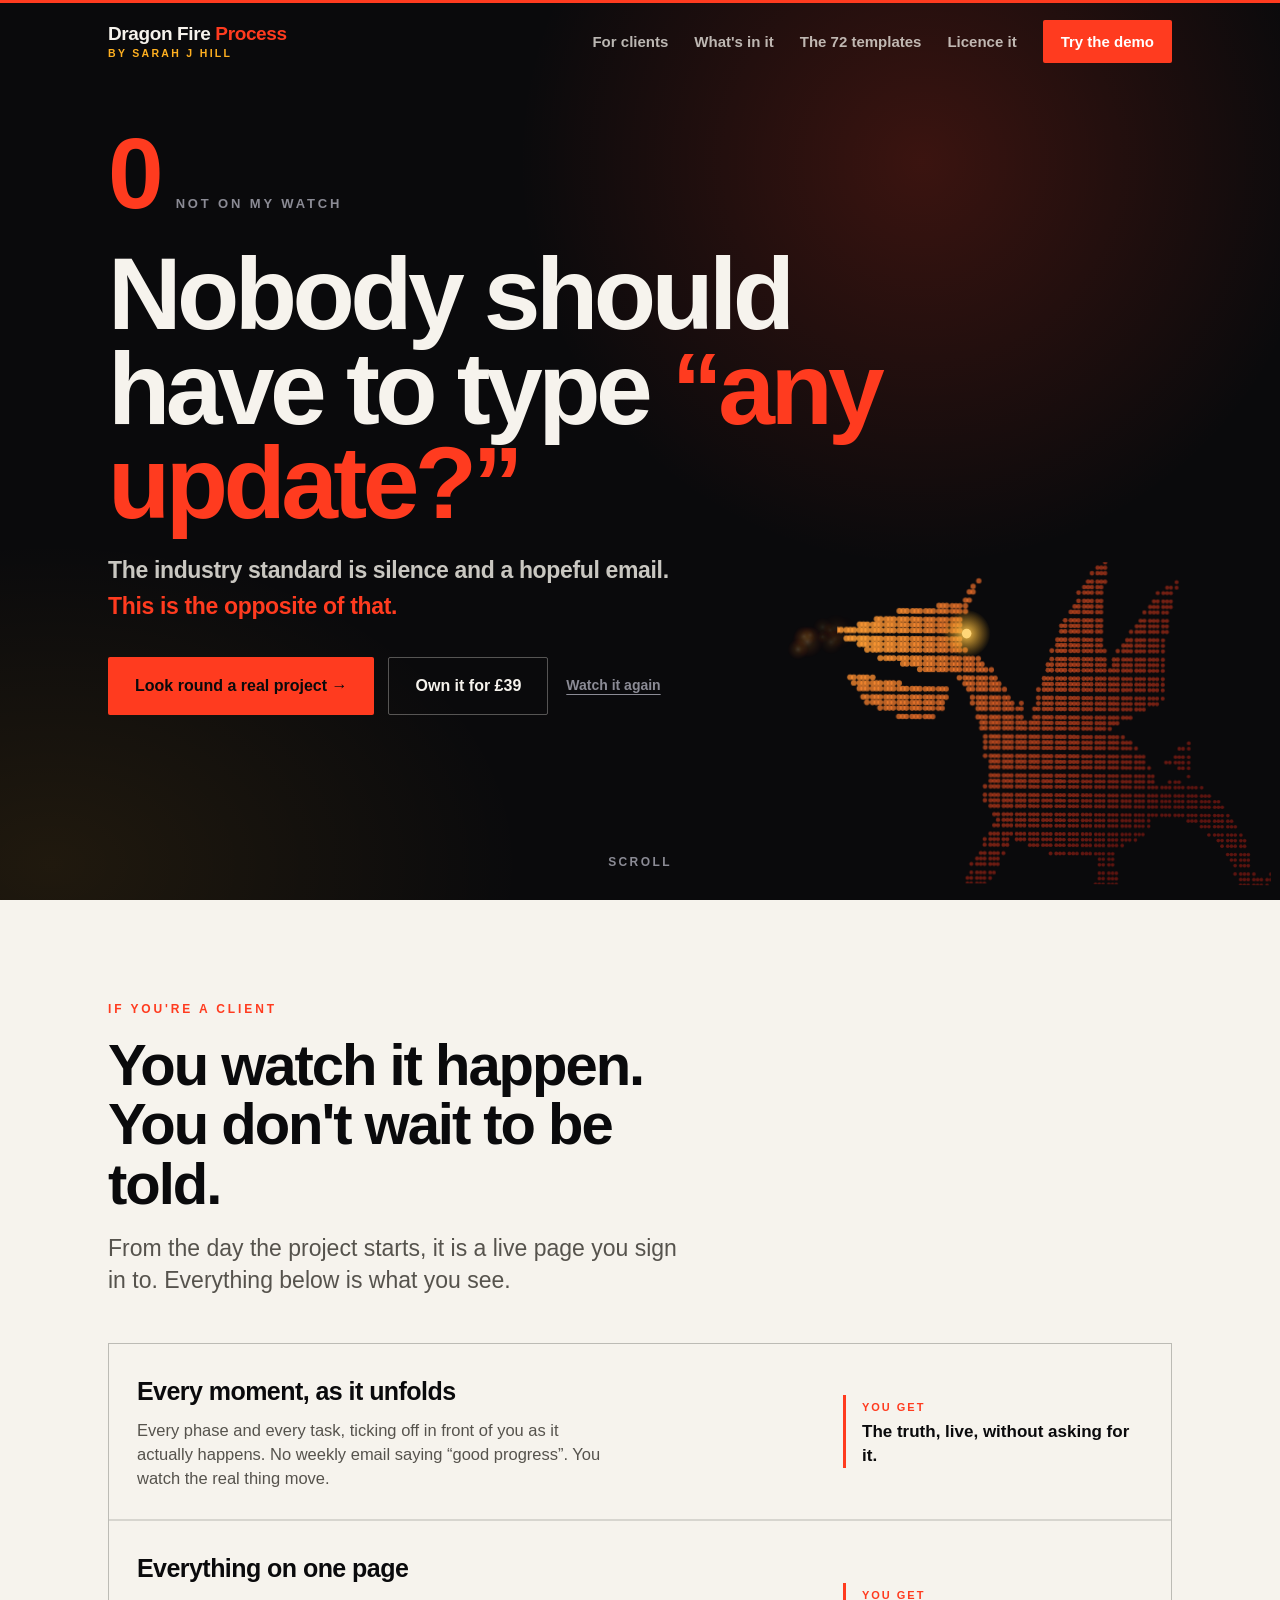
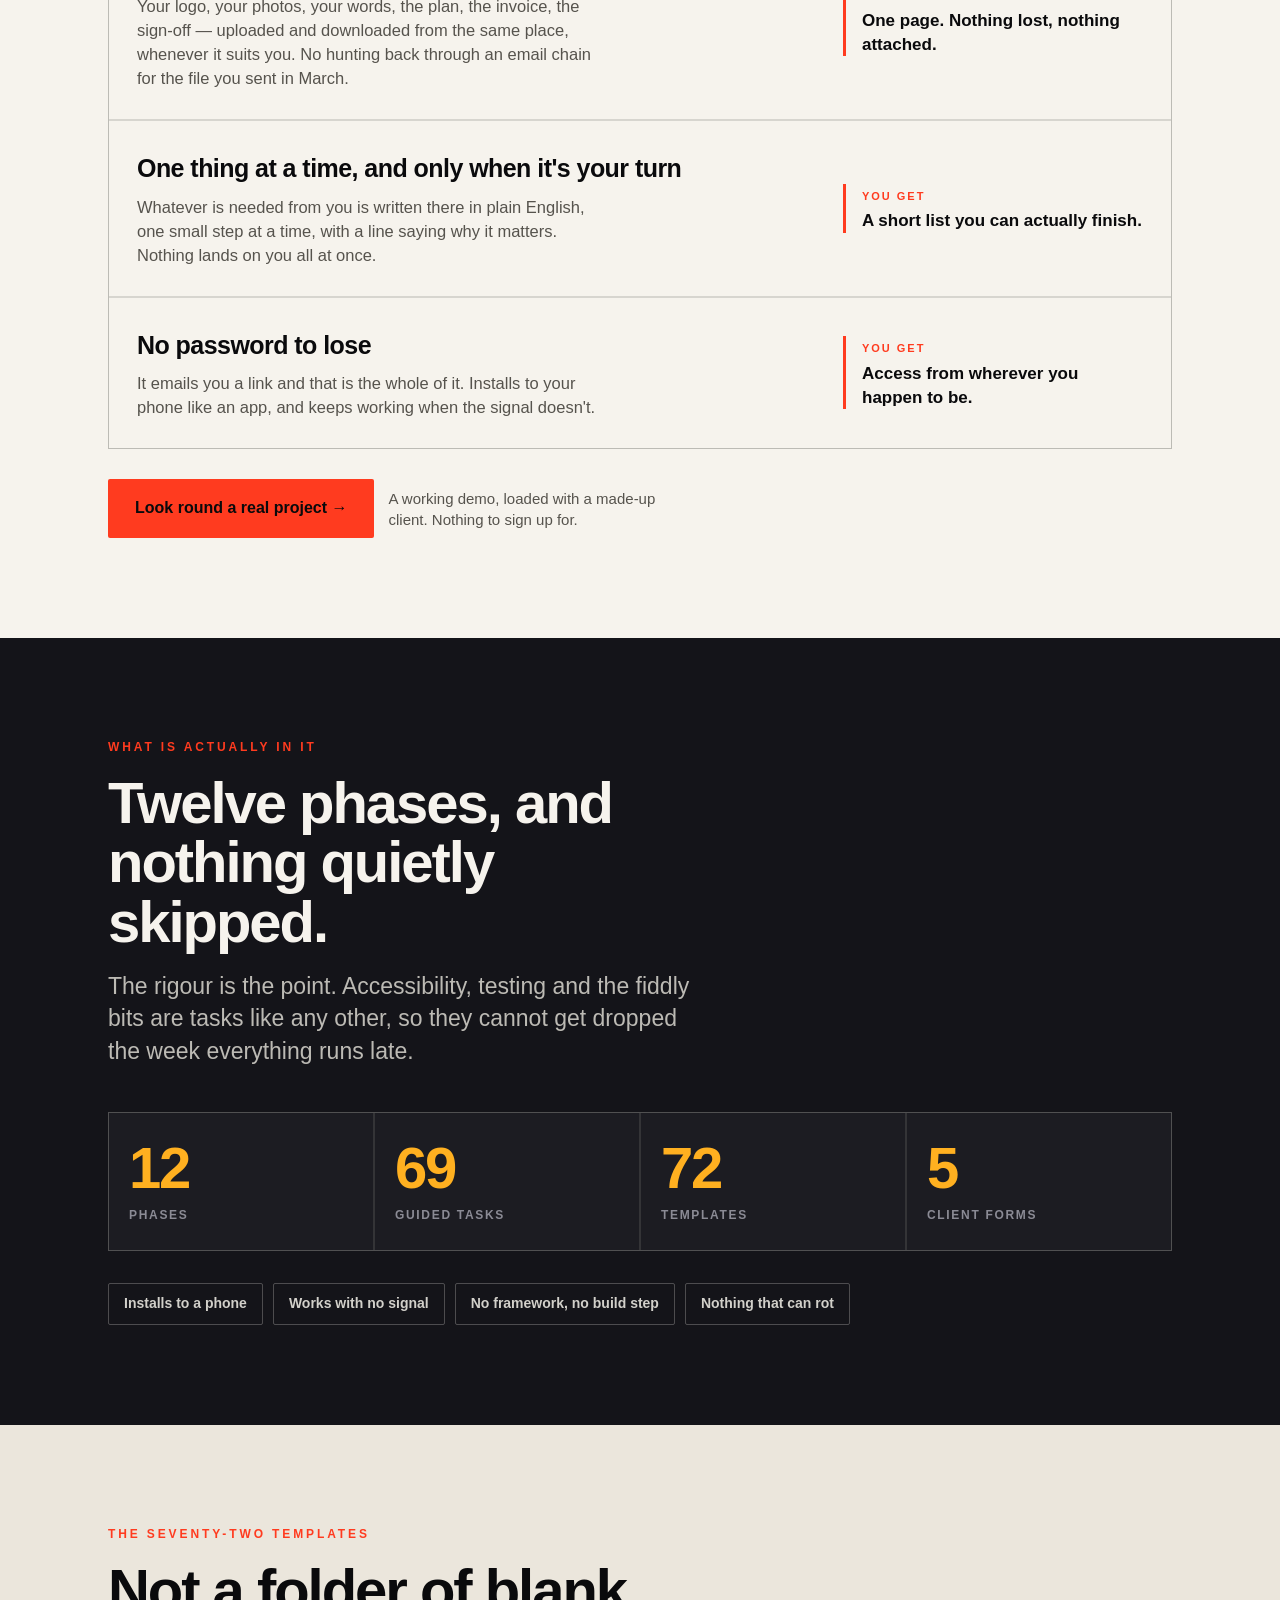
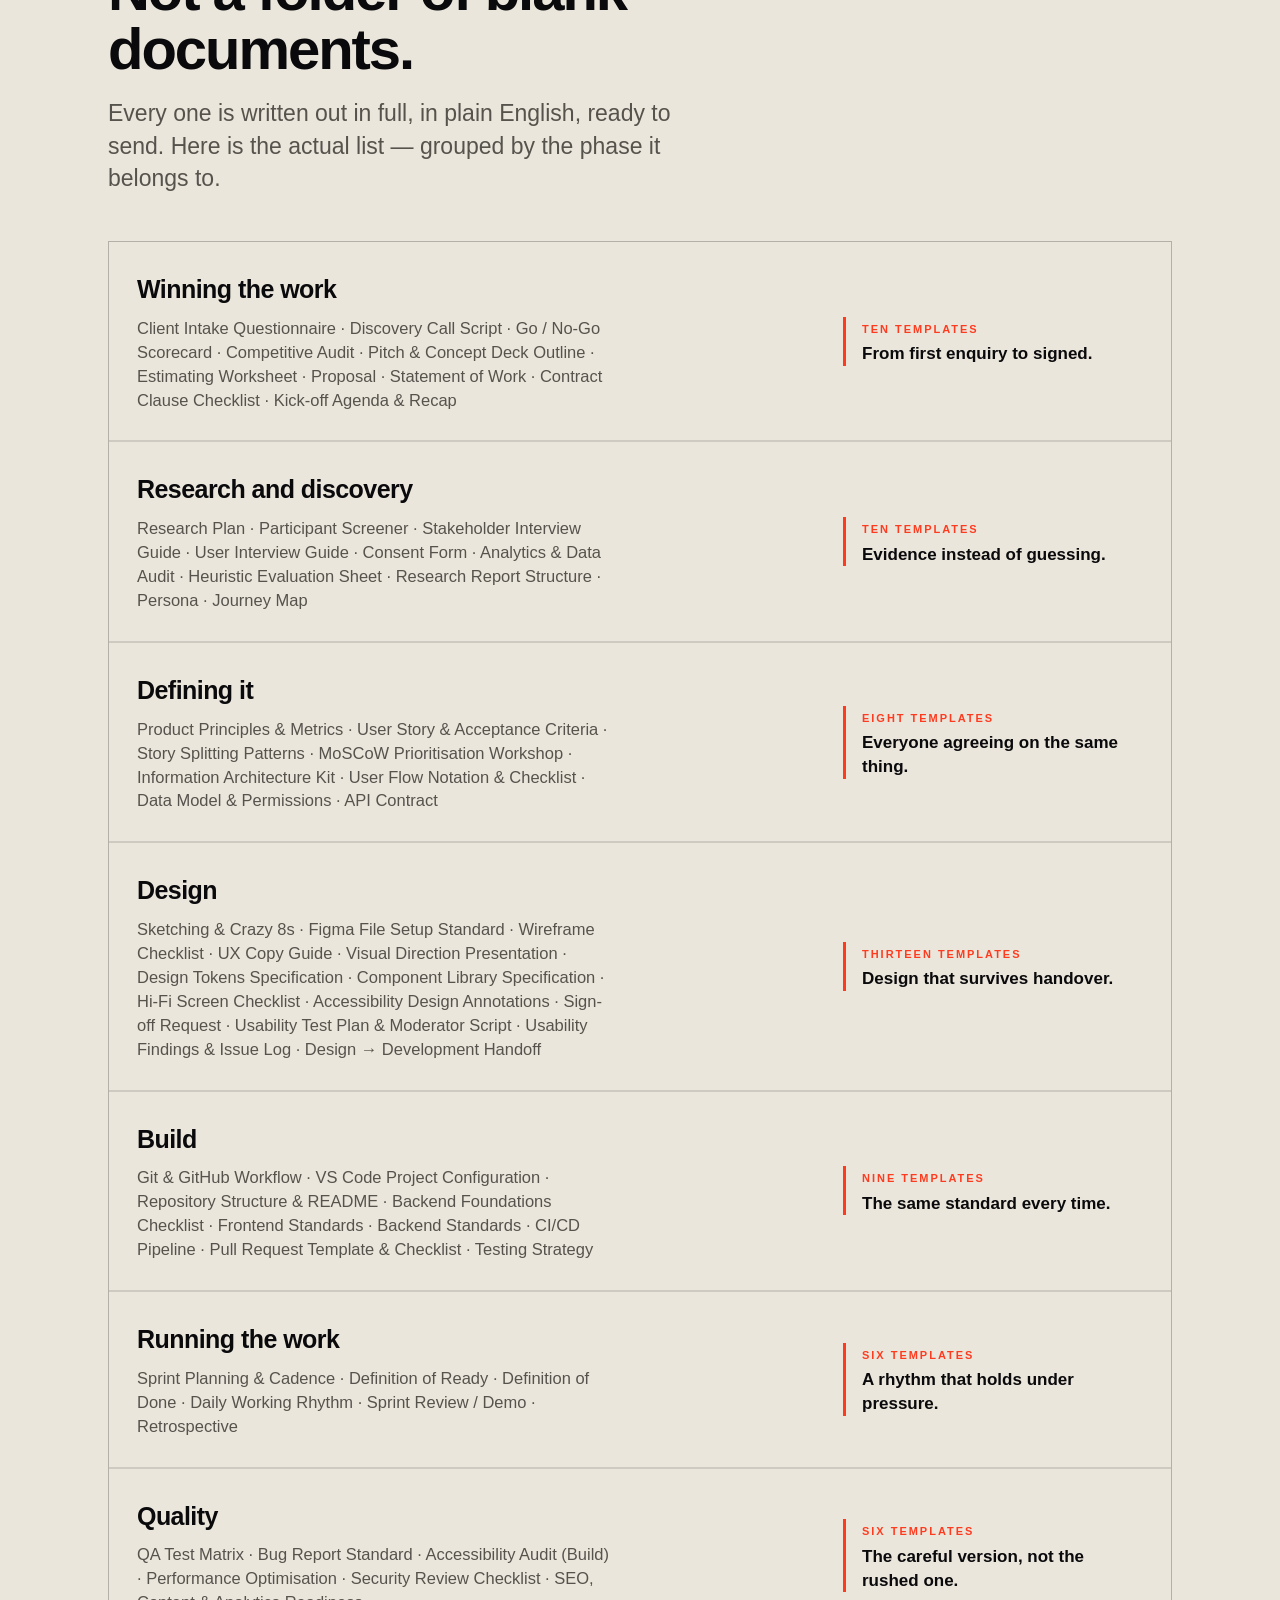
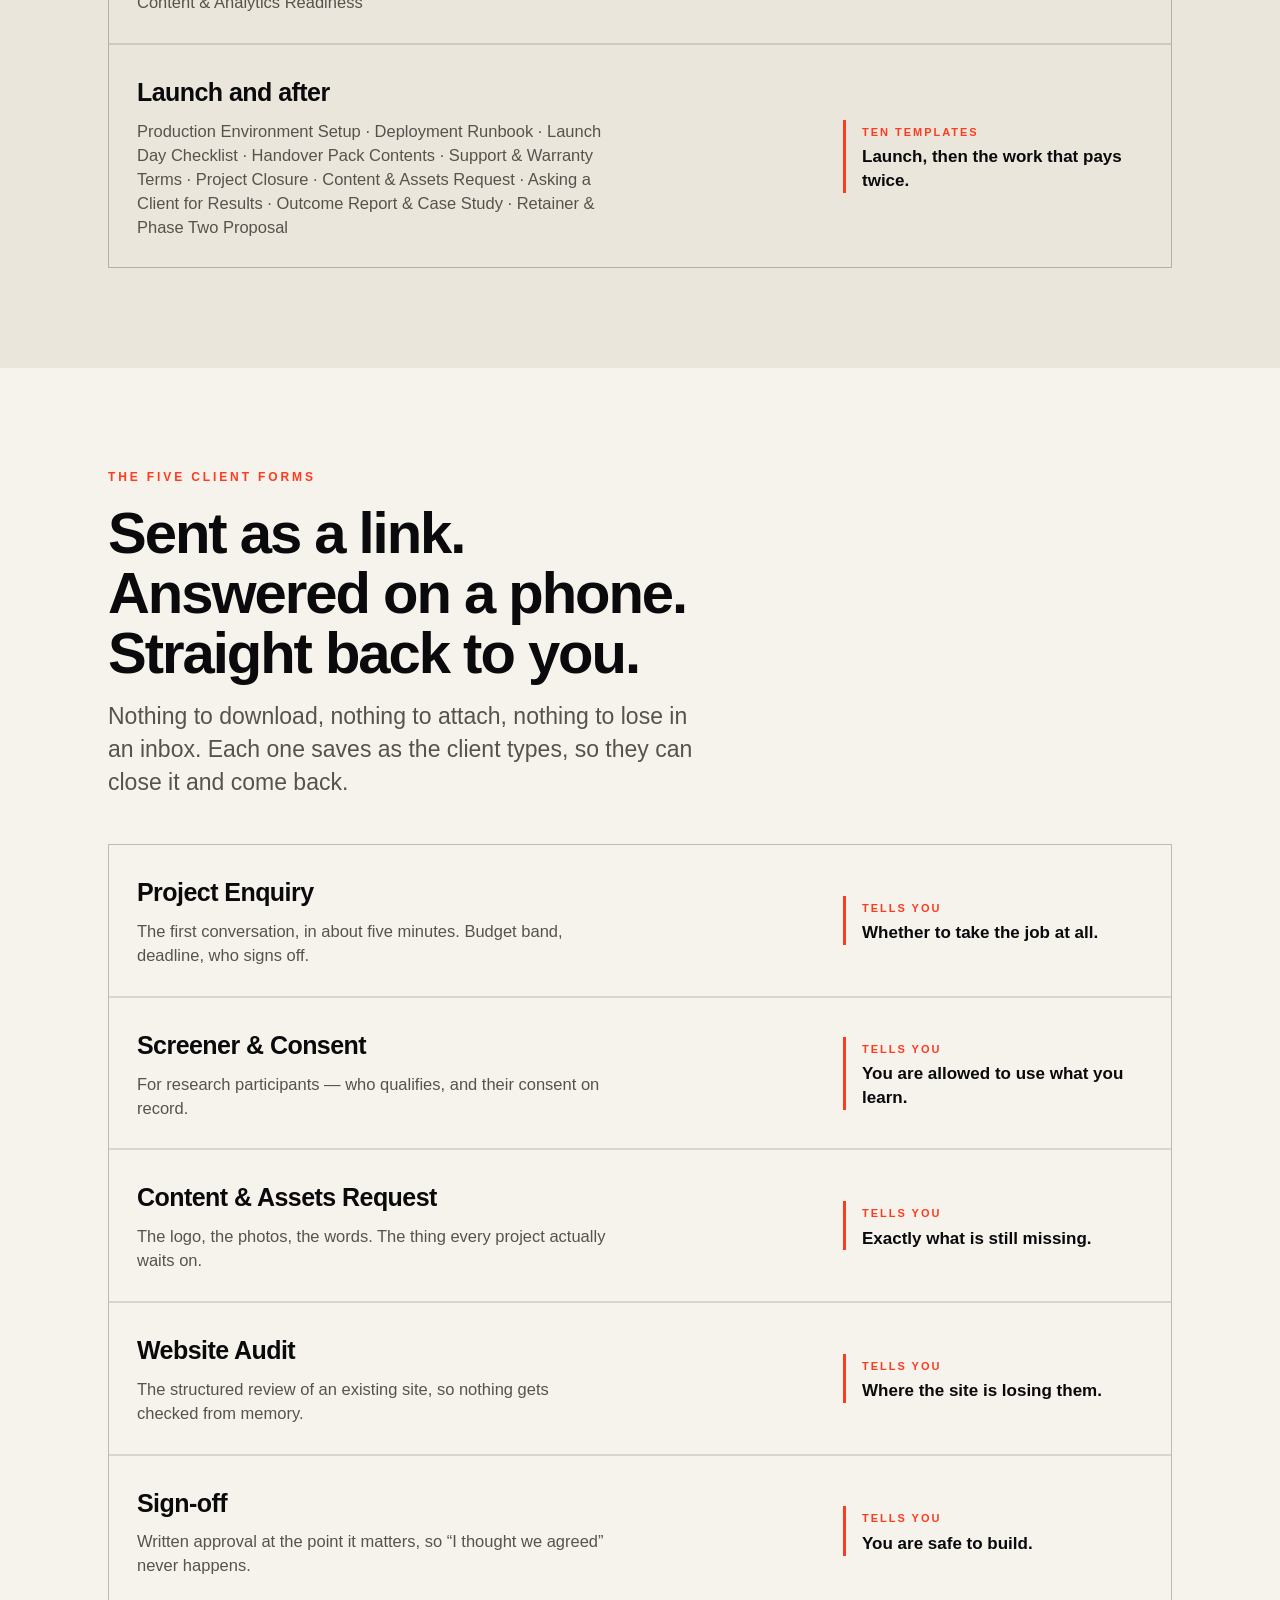
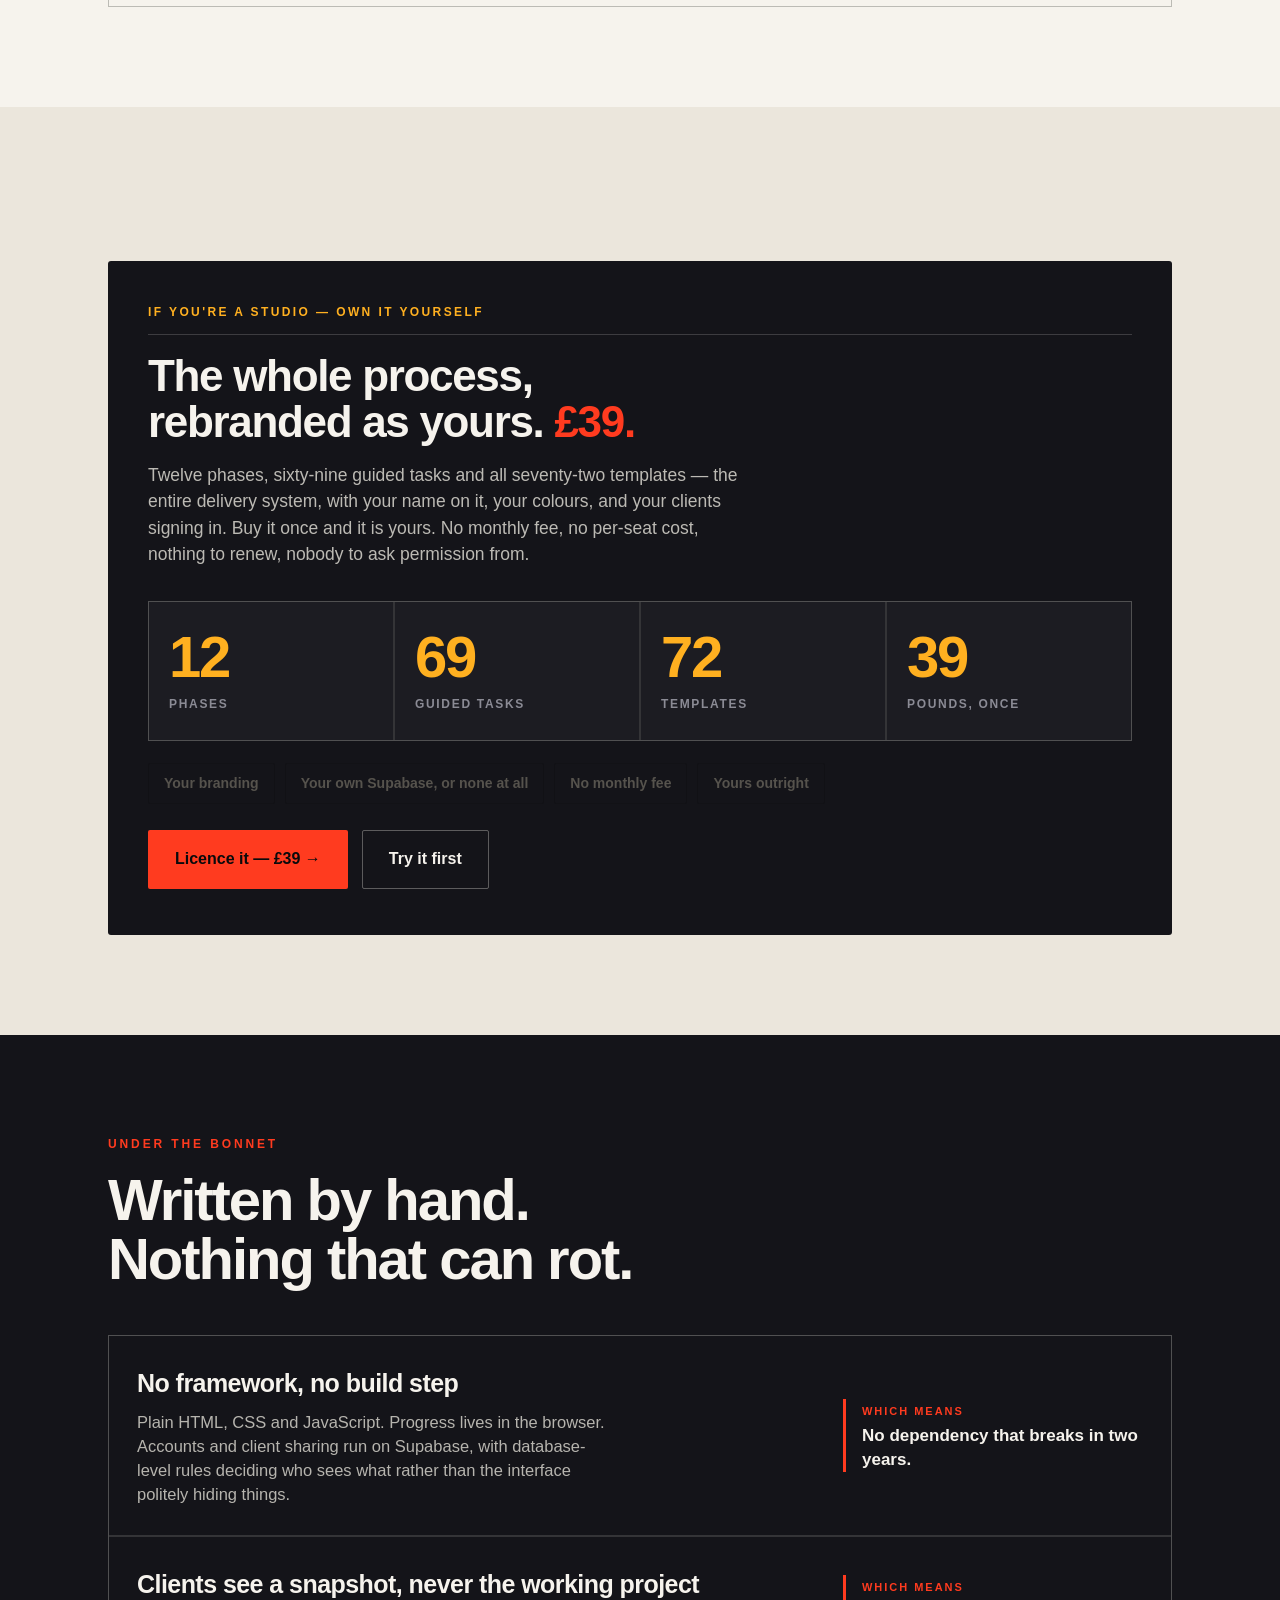
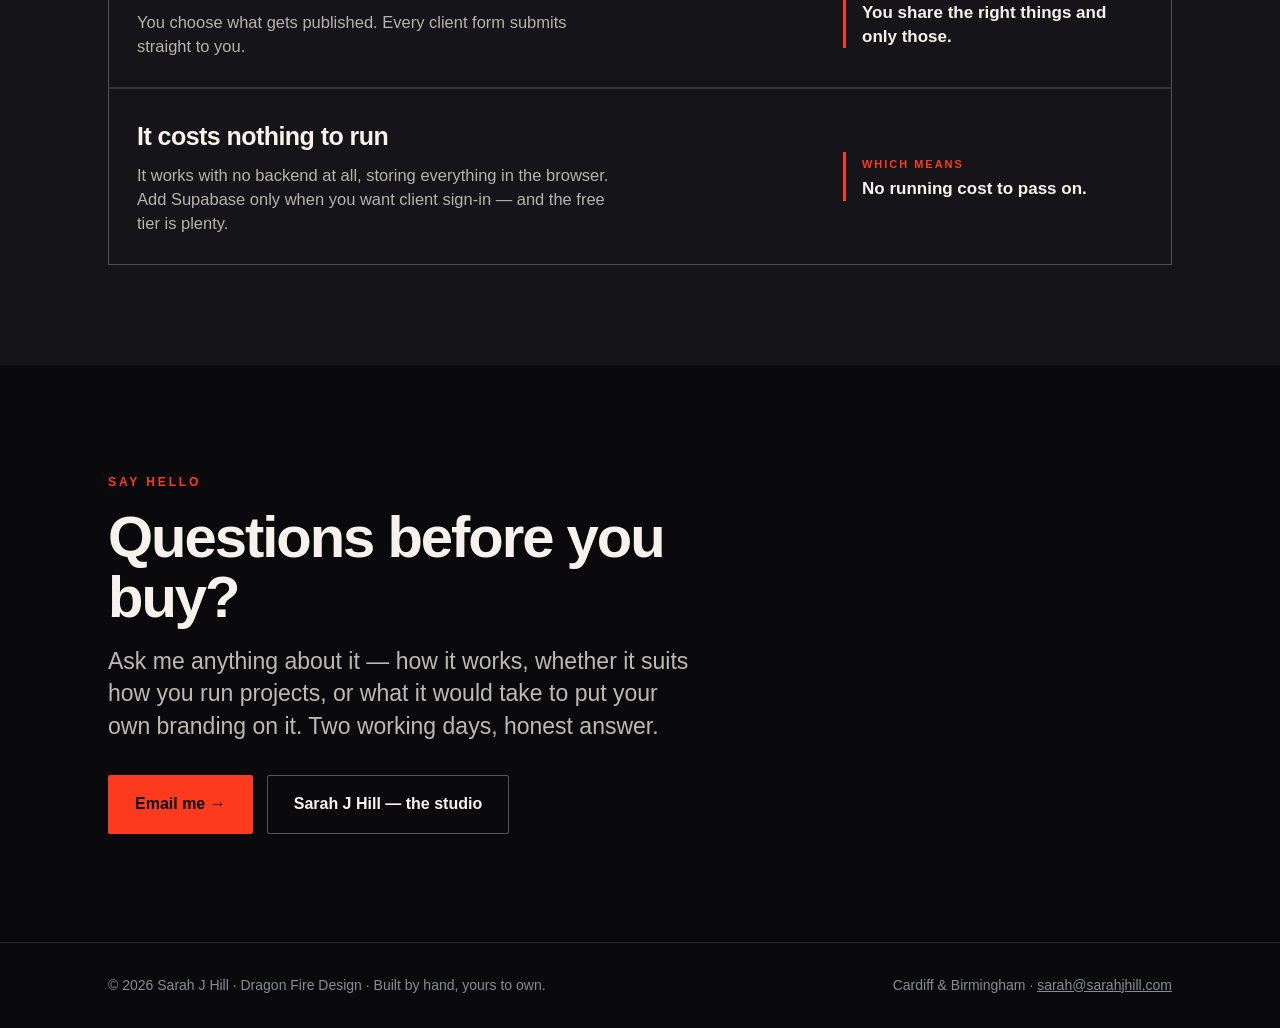
==== commit 2271f468: "Dragon Fire rebrand" ====
--- a/index.html
+++ b/index.html
@@ -1,251 +1,380 @@
 <!DOCTYPE html>
-<html lang="en" data-theme="light">
+<html lang="en-GB">
 <head>
-<meta charset="utf-8">
-<meta name="viewport" content="width=device-width, initial-scale=1">
-<title>The SJH Process — know exactly what happens next</title>
-<meta name="description" content="A clear, twelve-stage process for building a website, with a sign-in for clients to follow along. No jargon, no guessing what happens next.">
-
-<!-- Social preview. og:image MUST be absolute — a relative path like
-     "og.png" is silently ignored by every scraper, which then falls back to
-     guessing an image from the page. -->
-<meta property="og:site_name" content="Sarah J Hill">
-<meta property="og:title" content="The SJH Process">
-<meta property="og:description" content="Know exactly what happens next. A clear twelve-stage process, and a place to watch your project move.">
-<meta property="og:type" content="website">
-<meta property="og:url" content="https://sarahjhill.github.io/project-os/">
-<meta property="og:image" content="https://sarahjhill.github.io/project-os/og.png">
-<meta property="og:image:width" content="1200">
-<meta property="og:image:height" content="630">
-<meta property="og:image:alt" content="The SJH Process landing page: you will always know what happens next.">
-<meta name="twitter:card" content="summary_large_image">
-<meta name="twitter:title" content="The SJH Process">
-<meta name="twitter:description" content="Know exactly what happens next. A clear twelve-stage process, and a place to watch your project move.">
-<meta name="twitter:image" content="https://sarahjhill.github.io/project-os/og.png">
-
-<link rel="icon" href="icon.svg" type="image/svg+xml">
-<link rel="apple-touch-icon" href="icon-180.png">
-<meta name="theme-color" content="#07beb8">
-
-<link rel="preconnect" href="https://fonts.googleapis.com">
-<link rel="preconnect" href="https://fonts.gstatic.com" crossorigin>
-<link href="https://fonts.googleapis.com/css2?family=Lato:wght@400;700&family=Poppins:wght@600;700;800&display=swap" rel="stylesheet">
-<link rel="stylesheet" href="css/landing.css">
+  <meta charset="UTF-8">
+  <meta name="viewport" content="width=device-width, initial-scale=1">
+
+  <!-- ============ SEO ============ -->
+  <title>The SJH Dragon Fire Process — Client Portal &amp; Studio Licence, £39</title>
+  <meta name="description" content="Twelve phases, sixty-nine guided tasks, seventy-two templates and a client sign-in. Clients watch every phase as it happens. Studios licence the whole thing, rebranded as theirs, for £39.">
+  <link rel="canonical" href="https://sarahjhill.github.io/project-os/">
+  <meta name="author" content="Sarah J Hill">
+  <meta name="robots" content="index, follow, max-image-preview:large">
+  <meta name="theme-color" content="#0a0a0c">
+
+  <meta property="og:type" content="website">
+  <meta property="og:url" content="https://sarahjhill.github.io/project-os/">
+  <meta property="og:site_name" content="The SJH Dragon Fire Process">
+  <meta property="og:title" content="Nobody should have to type &ldquo;any update?&rdquo;">
+  <meta property="og:description" content="The project system I run every build on. Clients watch it happen. Studios can own it for £39.">
+  <meta property="og:image" content="https://sarahjhill.github.io/project-os/documentation/images/dashboard.webp">
+  <meta property="og:locale" content="en_GB">
+  <meta name="twitter:card" content="summary_large_image">
+  <meta name="twitter:title" content="The SJH Dragon Fire Process">
+  <meta name="twitter:description" content="Twelve phases. Sixty-nine tasks. Seventy-two templates. One person to ring.">
+  <meta name="twitter:image" content="https://sarahjhill.github.io/project-os/documentation/images/dashboard.webp">
+
+  <link rel="icon" href="favicon.svg" type="image/svg+xml">
+  <link rel="manifest" href="manifest.webmanifest">
+
+  <!-- ============ STYLES ============ -->
+  <link rel="stylesheet" href="css/site/01-tokens.css">
+  <link rel="stylesheet" href="css/site/02-layout.css">
+  <link rel="stylesheet" href="css/site/03-components.css">
+  <link rel="stylesheet" href="css/site/05-scene.css">
+  <link rel="stylesheet" href="css/site/04-motion.css">
+
+  <!-- ============ STRUCTURED DATA ============ -->
+  <script type="application/ld+json">
+  {
+    "@context": "https://schema.org",
+    "@type": "SoftwareApplication",
+    "name": "The SJH Dragon Fire Process",
+    "applicationCategory": "BusinessApplication",
+    "operatingSystem": "Any modern browser",
+    "url": "https://sarahjhill.github.io/project-os/",
+    "author": {
+      "@type": "Person",
+      "name": "Sarah Hill",
+      "url": "https://sarahjhill.com/",
+      "email": "sarah@sarahjhill.com"
+    },
+    "description": "A twelve-phase project delivery system with 69 guided tasks, 72 templates and a client sign-in. Licensed to studios to rebrand and own outright.",
+    "featureList": "12 phases, 69 guided tasks, 72 templates, 5 client forms, client sign-in, installs to a phone, works offline",
+    "offers": {
+      "@type": "Offer",
+      "price": "39",
+      "priceCurrency": "GBP",
+      "availability": "https://schema.org/InStock"
+    }
+  }
+  </script>
 </head>
 <body>
 
 <a class="skip" href="#main">Skip to content</a>
-
-<header class="lp-top">
-  <a class="lp-brand" href="./">
-    <img src="icon.svg" alt="" class="lp-mark">
-    <span class="lp-brand-text">
-      <span class="lp-brand-name">The SJH Process</span>
-      <span class="lp-brand-sub">Sarah J Hill</span>
-    </span>
-  </a>
-  <nav class="lp-nav" aria-label="Primary">
-    <a href="client.html">Client sign-in</a>
-    <a class="lp-nav-btn" href="app.html">Owner sign-in</a>
-  </nav>
+<div id="tick" aria-hidden="true"></div>
+
+<nav id="nav">
+  <div class="wrap">
+    <a class="brand" href="#top">Dragon Fire <span>Process</span><em>By Sarah J Hill</em></a>
+    <button class="burger" id="burger" aria-label="Menu" aria-expanded="false" aria-controls="navlinks">
+      <span></span><span></span><span></span>
+    </button>
+    <div class="navlinks" id="navlinks">
+      <a href="#client">For clients</a>
+      <a href="#box">What's in it</a>
+      <a href="#templates">The 72 templates</a>
+      <a href="#studio">Licence it</a>
+      <a class="navcta" href="app.html?guest=1">Try the demo</a>
+    </div>
+  </div>
+</nav>
+
+<!-- ============ HERO ============ -->
+<header class="hero" id="top">
+  <div class="glow" id="glow" aria-hidden="true"></div>
+  <div class="scene" aria-hidden="true"><canvas class="sjh-dragon-canvas"></canvas></div>
+  <div class="wrap">
+    <div class="count" aria-hidden="true" data-lbl-start="weeks of silence" data-lbl-end="not on my watch">
+      <span class="num" id="num">3</span>
+      <span class="lbl" id="lbl">weeks of silence</span>
+    </div>
+    <h1><span class="resolve">Nobody should have to type <span class="hit">&ldquo;any update?&rdquo;</span></span></h1>
+    <p class="sub ember-line">The industry standard is silence and a hopeful email.
+      <b>This is the opposite of that.</b></p>
+    <div class="cta-row">
+      <a class="btn btn-primary" href="app.html?guest=1">Look round a real project &rarr;</a>
+      <a class="btn btn-ghost" href="#studio">Own it for &pound;39</a>
+      <button class="replay" id="replay" type="button">Watch it again</button>
+    </div>
+  </div>
+  <div class="scrollcue" aria-hidden="true">Scroll</div>
 </header>
 
 <main id="main">
 
-  <!-- ============================ Hero ============================ -->
-  <section class="lp-hero">
-    <div class="lp-wrap">
-      <p class="lp-eyebrow">The process behind every Sarah J Hill project</p>
-      <h1 class="lp-h1">
-        You will always know<br><em>what happens next.</em>
-      </h1>
-      <p class="lp-lede">
-        Most people's experience of getting a website built is a long, quiet gap
-        where nothing seems to happen and nobody tells you anything. This is the
-        opposite of that.
-      </p>
-      <div class="lp-cta-row">
-        <a class="lp-btn lp-btn-primary" href="forms/intake.html">
-          Start with a few questions
-        </a>
-        <a class="lp-btn" href="app.html?guest=1">Have a look round as a guest</a>
-        <a class="lp-btn" href="client.html">Already a client? Sign in</a>
-      </div>
-      <p class="lp-reassure">
-        Step one is a form. It costs nothing, commits you to nothing, and takes
-        about five minutes. Or open the guest demo and see the whole system
-        working, with nothing to sign up for.
-      </p>
-    </div>
-  </section>
-
-  <!-- ========================== Benefits =========================== -->
-  <section class="lp-section">
-    <div class="lp-wrap">
-      <h2 class="lp-h2">Made to be easy on you</h2>
-      <p class="lp-sub">
-        You have a job already. This one is mine.
-      </p>
-
-      <ul class="lp-benefits">
-        <li>
-          <span class="lp-b-num">01</span>
-          <h3>You are never left wondering</h3>
-          <p>
-            Sign in whenever you like and see the stage we're at, what's just been
-            finished, and what's coming. No chasing, no "any update?" emails.
-          </p>
-        </li>
-        <li>
-          <span class="lp-b-num">02</span>
-          <h3>One thing asked at a time</h3>
-          <p>
-            When I need something from you it arrives as a short form with a clear
-            deadline — not a twelve-point email you have to unpick on a Sunday.
-          </p>
-        </li>
-        <li>
-          <span class="lp-b-num">03</span>
-          <h3>Plain English throughout</h3>
-          <p>
-            No wireframe-schema-sprint-velocity talk. If a word needs explaining,
-            it gets explained, and you never have to pretend you followed it.
-          </p>
-        </li>
-        <li>
-          <span class="lp-b-num">04</span>
-          <h3>Nothing gets quietly forgotten</h3>
-          <p>
-            Every stage has a written finish line. Accessibility, speed, testing
-            and handover are steps in the process, not extras that fall off the
-            end when time runs short.
-          </p>
-        </li>
-        <li>
-          <span class="lp-b-num">05</span>
-          <h3>You keep everything</h3>
-          <p>
-            Files, decisions and documents stay in one place you can reach, during
-            the project and after it. You finish owning your site outright.
-          </p>
-        </li>
-        <li>
-          <span class="lp-b-num">06</span>
-          <h3>Priced before it starts</h3>
-          <p>
-            Scope and cost are agreed in writing at stage two, before a line of
-            code exists. Surprises are a failure of process, not a fact of life.
-          </p>
-        </li>
-      </ul>
-    </div>
-  </section>
-
-  <!-- ========================== The stages ========================= -->
-  <section class="lp-section lp-section-alt">
-    <div class="lp-wrap">
-      <h2 class="lp-h2">Twelve stages, start to finish</h2>
-      <p class="lp-sub">
-        A quick look at the shape of it. Small projects move through some of these
-        in an afternoon; bigger ones take longer. You'll know which is which
-        before we begin.
-      </p>
-
-      <ol class="lp-stages">
-        <li><span class="lp-s-num">00</span><span class="lp-s-name">Discovery</span></li>
-        <li><span class="lp-s-num">01</span><span class="lp-s-name">Proposal</span></li>
-        <li><span class="lp-s-num">02</span><span class="lp-s-name">Research</span></li>
-        <li><span class="lp-s-num">03</span><span class="lp-s-name">Strategy</span></li>
-        <li><span class="lp-s-num">04</span><span class="lp-s-name">Wireframes</span></li>
-        <li><span class="lp-s-num">05</span><span class="lp-s-name">UI Design</span></li>
-        <li><span class="lp-s-num">06</span><span class="lp-s-name">Testing</span></li>
-        <li><span class="lp-s-num">07</span><span class="lp-s-name">Tech Setup</span></li>
-        <li><span class="lp-s-num">08</span><span class="lp-s-name">Build</span></li>
-        <li><span class="lp-s-num">09</span><span class="lp-s-name">QA</span></li>
-        <li><span class="lp-s-num">10</span><span class="lp-s-name">Launch</span></li>
-        <li><span class="lp-s-num">11</span><span class="lp-s-name">Handover</span></li>
-      </ol>
-
-      <p class="lp-stages-note">
-        Behind each of these sits a checklist I work through and you don't have to
-        think about. That part is my problem, which is rather the point.
-      </p>
-    </div>
-  </section>
-
-  <!-- ============================ Doors ============================ -->
-  <section class="lp-section">
-    <div class="lp-wrap">
-      <h2 class="lp-h2">Signing in</h2>
-      <div class="lp-doors">
-
-        <div class="lp-door">
-          <h3>Clients</h3>
-          <p>
-            See your project's progress, what's needed from you, and the files
-            we've shared. You'll only ever see your own project.
-          </p>
-          <a class="lp-btn lp-btn-primary" href="client.html">Client sign-in</a>
-          <p class="lp-door-note">
-            You'll have had an invitation by email. Sign-in is a link — there is no
-            password to lose.
-          </p>
-        </div>
-
-        <div class="lp-door">
-          <h3>Owner</h3>
-          <p>
-            The full working system: every stage, task, template and client. For me
-            and anyone I invite in.
-          </p>
-          <a class="lp-btn" href="app.html">Owner sign-in</a>
-          <p class="lp-door-note">
-            Not a public tool. Signing in is required before anything loads.
-          </p>
-        </div>
-
-      </div>
-    </div>
-  </section>
-
-  <!-- ============================= CTA ============================= -->
-  <section class="lp-final">
-    <div class="lp-wrap">
-      <h2 class="lp-h2">Thinking about a project?</h2>
-      <p class="lp-sub lp-sub-light">
-        Start with the questions. If it turns out I'm not the right fit, I'll tell
-        you that and point you somewhere better.
-      </p>
-      <a class="lp-btn lp-btn-invert" href="forms/intake.html">
-        Start with a few questions
-      </a>
-      <p class="lp-reassure lp-reassure-light">
-        Ten minutes. No cost, no commitment.
-      </p>
-    </div>
-  </section>
+<!-- ============ FOR CLIENTS ============ -->
+<section class="band" id="client">
+  <div class="wrap">
+    <p class="eyebrow stand">If you're a client</p>
+    <h2 class="stand">You watch it happen. You don't wait to be told.</h2>
+    <p class="lead stand">From the day the project starts, it is a live page you sign in to.
+      Everything below is what you see.</p>
+
+    <div class="rows">
+      <div class="row stand">
+        <div><h3>Every moment, as it unfolds</h3>
+          <p>Every phase and every task, ticking off in front of you as it actually happens. No weekly
+            email saying &ldquo;good progress&rdquo;. You watch the real thing move.</p></div>
+        <div class="payoff"><em>You get</em><b>The truth, live, without asking for it.</b></div>
+      </div>
+      <div class="row stand">
+        <div><h3>Everything on one page</h3>
+          <p>Your logo, your photos, your words, the plan, the invoice, the sign-off &mdash; uploaded and
+            downloaded from the same place, whenever it suits you. No hunting back through an email chain
+            for the file you sent in March.</p></div>
+        <div class="payoff"><em>You get</em><b>One page. Nothing lost, nothing attached.</b></div>
+      </div>
+      <div class="row stand">
+        <div><h3>One thing at a time, and only when it's your turn</h3>
+          <p>Whatever is needed from you is written there in plain English, one small step at a time,
+            with a line saying why it matters. Nothing lands on you all at once.</p></div>
+        <div class="payoff"><em>You get</em><b>A short list you can actually finish.</b></div>
+      </div>
+      <div class="row stand">
+        <div><h3>No password to lose</h3>
+          <p>It emails you a link and that is the whole of it. Installs to your phone like an app, and
+            keeps working when the signal doesn't.</p></div>
+        <div class="payoff"><em>You get</em><b>Access from wherever you happen to be.</b></div>
+      </div>
+    </div>
+
+    <div class="cta-row stand" style="margin-top:30px;">
+      <a class="btn btn-primary" href="app.html?guest=1">Look round a real project &rarr;</a>
+      <span class="cta-note">A working demo, loaded with a made-up client. Nothing to sign up for.</span>
+    </div>
+  </div>
+</section>
+
+<!-- ============ WHAT'S IN THE BOX ============ -->
+<section class="dark" id="box">
+  <div class="wrap">
+    <p class="eyebrow stand">What is actually in it</p>
+    <h2 class="stand">Twelve phases, and nothing quietly skipped.</h2>
+    <p class="lead stand">The rigour is the point. Accessibility, testing and the fiddly bits are tasks
+      like any other, so they cannot get dropped the week everything runs late.</p>
+
+    <div class="stats">
+      <div class="stat stand"><div class="v" data-count="12">0</div><div class="k">Phases</div></div>
+      <div class="stat stand"><div class="v" data-count="69">0</div><div class="k">Guided tasks</div></div>
+      <div class="stat stand"><div class="v" data-count="72">0</div><div class="k">Templates</div></div>
+      <div class="stat stand"><div class="v" data-count="5">0</div><div class="k">Client forms</div></div>
+    </div>
+
+    <div class="chips stand">
+      <span class="chip">Installs to a phone</span>
+      <span class="chip">Works with no signal</span>
+      <span class="chip">No framework, no build step</span>
+      <span class="chip">Nothing that can rot</span>
+    </div>
+  </div>
+</section>
+
+<!-- ============ THE TEMPLATES ============ -->
+<section class="band alt" id="templates">
+  <div class="wrap">
+    <p class="eyebrow stand">The seventy-two templates</p>
+    <h2 class="stand">Not a folder of blank documents.</h2>
+    <p class="lead stand">Every one is written out in full, in plain English, ready to send. Here is the
+      actual list &mdash; grouped by the phase it belongs to.</p>
+
+    <div class="rows">
+      <div class="row stand">
+        <div><h3>Winning the work</h3>
+          <p>Client Intake Questionnaire &middot; Discovery Call Script &middot; Go / No-Go Scorecard &middot;
+            Competitive Audit &middot; Pitch &amp; Concept Deck Outline &middot; Estimating Worksheet &middot;
+            Proposal &middot; Statement of Work &middot; Contract Clause Checklist &middot; Kick-off Agenda &amp; Recap</p></div>
+        <div class="payoff"><em>Ten templates</em><b>From first enquiry to signed.</b></div>
+      </div>
+
+      <div class="row stand">
+        <div><h3>Research and discovery</h3>
+          <p>Research Plan &middot; Participant Screener &middot; Stakeholder Interview Guide &middot;
+            User Interview Guide &middot; Consent Form &middot; Analytics &amp; Data Audit &middot;
+            Heuristic Evaluation Sheet &middot; Research Report Structure &middot; Persona &middot;
+            Journey Map</p></div>
+        <div class="payoff"><em>Ten templates</em><b>Evidence instead of guessing.</b></div>
+      </div>
+
+      <div class="row stand">
+        <div><h3>Defining it</h3>
+          <p>Product Principles &amp; Metrics &middot; User Story &amp; Acceptance Criteria &middot;
+            Story Splitting Patterns &middot; MoSCoW Prioritisation Workshop &middot;
+            Information Architecture Kit &middot; User Flow Notation &amp; Checklist &middot;
+            Data Model &amp; Permissions &middot; API Contract</p></div>
+        <div class="payoff"><em>Eight templates</em><b>Everyone agreeing on the same thing.</b></div>
+      </div>
+
+      <div class="row stand">
+        <div><h3>Design</h3>
+          <p>Sketching &amp; Crazy 8s &middot; Figma File Setup Standard &middot; Wireframe Checklist &middot;
+            UX Copy Guide &middot; Visual Direction Presentation &middot; Design Tokens Specification &middot;
+            Component Library Specification &middot; Hi-Fi Screen Checklist &middot;
+            Accessibility Design Annotations &middot; Sign-off Request &middot;
+            Usability Test Plan &amp; Moderator Script &middot; Usability Findings &amp; Issue Log &middot;
+            Design &rarr; Development Handoff</p></div>
+        <div class="payoff"><em>Thirteen templates</em><b>Design that survives handover.</b></div>
+      </div>
+
+      <div class="row stand">
+        <div><h3>Build</h3>
+          <p>Git &amp; GitHub Workflow &middot; VS Code Project Configuration &middot;
+            Repository Structure &amp; README &middot; Backend Foundations Checklist &middot;
+            Frontend Standards &middot; Backend Standards &middot; CI/CD Pipeline &middot;
+            Pull Request Template &amp; Checklist &middot; Testing Strategy</p></div>
+        <div class="payoff"><em>Nine templates</em><b>The same standard every time.</b></div>
+      </div>
+
+      <div class="row stand">
+        <div><h3>Running the work</h3>
+          <p>Sprint Planning &amp; Cadence &middot; Definition of Ready &middot; Definition of Done &middot;
+            Daily Working Rhythm &middot; Sprint Review / Demo &middot; Retrospective</p></div>
+        <div class="payoff"><em>Six templates</em><b>A rhythm that holds under pressure.</b></div>
+      </div>
+
+      <div class="row stand">
+        <div><h3>Quality</h3>
+          <p>QA Test Matrix &middot; Bug Report Standard &middot; Accessibility Audit (Build) &middot;
+            Performance Optimisation &middot; Security Review Checklist &middot;
+            SEO, Content &amp; Analytics Readiness</p></div>
+        <div class="payoff"><em>Six templates</em><b>The careful version, not the rushed one.</b></div>
+      </div>
+
+      <div class="row stand">
+        <div><h3>Launch and after</h3>
+          <p>Production Environment Setup &middot; Deployment Runbook &middot; Launch Day Checklist &middot;
+            Handover Pack Contents &middot; Support &amp; Warranty Terms &middot; Project Closure &middot;
+            Content &amp; Assets Request &middot; Asking a Client for Results &middot;
+            Outcome Report &amp; Case Study &middot; Retainer &amp; Phase Two Proposal</p></div>
+        <div class="payoff"><em>Ten templates</em><b>Launch, then the work that pays twice.</b></div>
+      </div>
+    </div>
+  </div>
+</section>
+
+<!-- ============ THE FORMS ============ -->
+<section class="band">
+  <div class="wrap">
+    <p class="eyebrow stand">The five client forms</p>
+    <h2 class="stand">Sent as a link. Answered on a phone. Straight back to you.</h2>
+    <p class="lead stand">Nothing to download, nothing to attach, nothing to lose in an inbox. Each one
+      saves as the client types, so they can close it and come back.</p>
+    <div class="rows">
+      <div class="row stand">
+        <div><h3>Project Enquiry</h3>
+          <p>The first conversation, in about five minutes. Budget band, deadline, who signs off.</p></div>
+        <div class="payoff"><em>Tells you</em><b>Whether to take the job at all.</b></div>
+      </div>
+      <div class="row stand">
+        <div><h3>Screener &amp; Consent</h3>
+          <p>For research participants &mdash; who qualifies, and their consent on record.</p></div>
+        <div class="payoff"><em>Tells you</em><b>You are allowed to use what you learn.</b></div>
+      </div>
+      <div class="row stand">
+        <div><h3>Content &amp; Assets Request</h3>
+          <p>The logo, the photos, the words. The thing every project actually waits on.</p></div>
+        <div class="payoff"><em>Tells you</em><b>Exactly what is still missing.</b></div>
+      </div>
+      <div class="row stand">
+        <div><h3>Website Audit</h3>
+          <p>The structured review of an existing site, so nothing gets checked from memory.</p></div>
+        <div class="payoff"><em>Tells you</em><b>Where the site is losing them.</b></div>
+      </div>
+      <div class="row stand">
+        <div><h3>Sign-off</h3>
+          <p>Written approval at the point it matters, so &ldquo;I thought we agreed&rdquo; never happens.</p></div>
+        <div class="payoff"><em>Tells you</em><b>You are safe to build.</b></div>
+      </div>
+    </div>
+  </div>
+</section>
+
+<!-- ============ STUDIO LICENCE ============ -->
+<section class="band alt" id="studio">
+  <div class="wrap">
+    <div class="studio stand">
+      <p class="split-label" style="margin-top:0;">If you're a studio &mdash; own it yourself</p>
+      <h3 class="studio-h">The whole process, rebranded as yours. <b>&pound;39.</b></h3>
+      <p class="studio-p">Twelve phases, sixty-nine guided tasks and all seventy-two templates &mdash;
+        the entire delivery system, with your name on it, your colours, and your clients signing in.
+        Buy it once and it is yours. No monthly fee, no per-seat cost, nothing to renew, nobody to ask
+        permission from.</p>
+
+      <div class="stats">
+        <div class="stat stand"><div class="v" data-count="12">0</div><div class="k">Phases</div></div>
+        <div class="stat stand"><div class="v" data-count="69">0</div><div class="k">Guided tasks</div></div>
+        <div class="stat stand"><div class="v" data-count="72">0</div><div class="k">Templates</div></div>
+        <div class="stat stand"><div class="v" data-count="39">0</div><div class="k">Pounds, once</div></div>
+      </div>
+
+      <div class="chips">
+        <span class="chip">Your branding</span>
+        <span class="chip">Your own Supabase, or none at all</span>
+        <span class="chip">No monthly fee</span>
+        <span class="chip">Yours outright</span>
+      </div>
+
+      <div class="cta-row" style="margin-top:26px;">
+        <a class="btn btn-primary" href="mailto:sarah@sarahjhill.com?subject=Dragon%20Fire%20Process%20licence">Licence it &mdash; &pound;39 &rarr;</a>
+        <a class="btn btn-ghost" href="app.html?guest=1">Try it first</a>
+      </div>
+    </div>
+  </div>
+</section>
+
+<!-- ============ UNDER THE BONNET ============ -->
+<section class="dark">
+  <div class="wrap">
+    <p class="eyebrow stand">Under the bonnet</p>
+    <h2 class="stand">Written by hand. Nothing that can rot.</h2>
+    <div class="rows">
+      <div class="row stand">
+        <div><h3>No framework, no build step</h3>
+          <p>Plain HTML, CSS and JavaScript. Progress lives in the browser. Accounts and client sharing
+            run on Supabase, with database-level rules deciding who sees what rather than the interface
+            politely hiding things.</p></div>
+        <div class="payoff"><em>Which means</em><b>No dependency that breaks in two years.</b></div>
+      </div>
+      <div class="row stand">
+        <div><h3>Clients see a snapshot, never the working project</h3>
+          <p>You choose what gets published. Every client form submits straight to you.</p></div>
+        <div class="payoff"><em>Which means</em><b>You share the right things and only those.</b></div>
+      </div>
+      <div class="row stand">
+        <div><h3>It costs nothing to run</h3>
+          <p>It works with no backend at all, storing everything in the browser. Add Supabase only when
+            you want client sign-in &mdash; and the free tier is plenty.</p></div>
+        <div class="payoff"><em>Which means</em><b>No running cost to pass on.</b></div>
+      </div>
+    </div>
+  </div>
+</section>
 
 </main>
 
-<footer class="lp-foot">
-  <div class="lp-wrap lp-foot-inner">
-    <p class="lp-foot-brand">
-      <img src="icon.svg" alt="" class="lp-foot-mark">
-      Sarah J Hill
-    </p>
-    <p class="lp-foot-links">
-      <a href="https://sarahjhill.github.io/make-it-pop/">Make It Pop</a>
-      <span aria-hidden="true">·</span>
-      <a href="mailto:sarah@sarahjhill.com">sarah@sarahjhill.com</a>
-    </p>
-    <p class="lp-foot-copy">
-      &copy; <span id="lpYear">2026</span> Sarah J Hill. All rights reserved.
-    </p>
+<!-- ============ CLOSE ============ -->
+<section class="close" id="hello">
+  <div class="wrap">
+    <p class="eyebrow stand">Say hello</p>
+    <h2 class="stand">Questions before you buy?</h2>
+    <p class="lead stand">Ask me anything about it &mdash; how it works, whether it suits how you run
+      projects, or what it would take to put your own branding on it. Two working days, honest answer.</p>
+    <div class="cta-row stand" style="margin-top:32px;">
+      <a class="btn btn-primary" href="mailto:sarah@sarahjhill.com">Email me &rarr;</a>
+      <a class="btn btn-ghost" href="https://sarahjhill.com">Sarah J Hill &mdash; the studio</a>
+    </div>
+  </div>
+</section>
+
+<footer>
+  <div class="wrap">
+    <span>&copy; <span id="yr">2026</span> Sarah J Hill &middot; Dragon Fire Design &middot; Built by hand, yours to own.</span>
+    <span>Cardiff &amp; Birmingham &middot; <a href="mailto:sarah@sarahjhill.com">sarah@sarahjhill.com</a></span>
   </div>
 </footer>
 
-<script>
-  document.getElementById('lpYear').textContent = new Date().getFullYear();
-</script>
+<script src="assets/js/main.js" defer></script>
+<script src="assets/js/dragon.js" defer></script>
 </body>
 </html>
--- a/css/site/01-tokens.css
+++ b/css/site/01-tokens.css
@@ -0,0 +1,26 @@
+/* ============================================================
+   01 · TOKENS
+   Design tokens, reset and base typography.
+   Change --flame and the whole site changes personality.
+   ------------------------------------------------------------
+   Index:  :root tokens · reset · base body · links & images
+           focus states · skip link
+   ============================================================ */
+
+:root{
+  --ink:#0a0a0c; --ink-2:#141419; --ink-3:#1c1c22;
+  --paper:#f6f3ed; --paper-2:#ebe6dc;
+  --flame:#ff3b1f; --amber:#ffb020;
+  --mute:#8b8b95; --mute-dark:#56534d;
+  --sans:-apple-system,BlinkMacSystemFont,"Segoe UI",Roboto,"Helvetica Neue",Arial,sans-serif;
+}
+*{box-sizing:border-box;margin:0;padding:0;}
+html{scroll-behavior:smooth;}
+body{background:var(--ink);color:var(--paper);font-family:var(--sans);font-size:18px;
+  line-height:1.55;-webkit-font-smoothing:antialiased;overflow-x:hidden;}
+.wrap{max-width:1120px;margin:0 auto;padding:0 28px;}
+a{color:inherit;}
+img{max-width:100%;display:block;}
+:focus-visible{outline:3px solid var(--amber);outline-offset:3px;}
+.skip{position:absolute;left:-9999px;background:var(--flame);color:#fff;padding:12px 18px;z-index:200;font-weight:700;}
+.skip:focus{left:12px;top:12px;}
--- a/css/site/02-layout.css
+++ b/css/site/02-layout.css
@@ -0,0 +1,127 @@
+/* ============================================================
+   02 · LAYOUT
+   Page furniture: progress bar, sticky nav, hero, section shells.
+   ------------------------------------------------------------
+   Index:  #tick progress · nav + mobile menu · hero + glow
+           buttons · section shells · reveal base
+   ============================================================ */
+
+/* progress bar: the 3s countdown, then it becomes scroll progress */
+#tick{position:fixed;top:0;left:0;height:3px;width:0;background:var(--flame);z-index:120;}
+#tick.run{animation:tickfill 3s linear forwards;}
+@keyframes tickfill{to{width:100%;}}
+
+/* ---------------- STICKY NAV ---------------- */
+nav{position:fixed;top:0;left:0;right:0;z-index:110;padding:20px 0;
+  transition:background .3s ease,padding .3s ease,box-shadow .3s ease,backdrop-filter .3s;}
+nav.stuck{background:rgba(10,10,12,.86);backdrop-filter:blur(14px);padding:12px 0;
+  box-shadow:0 1px 0 rgba(246,243,237,.12);}
+nav .wrap{display:flex;align-items:center;justify-content:space-between;gap:20px;}
+.brand{font-weight:800;letter-spacing:-.02em;font-size:19px;text-decoration:none;
+  color:var(--paper);display:block;line-height:1.1;}
+.brand em{display:block;font-style:normal;font-size:10.5px;font-weight:700;
+  letter-spacing:.22em;text-transform:uppercase;color:var(--amber);margin-top:3px;}
+.brand span{color:var(--flame);}
+.navlinks{display:flex;gap:26px;font-size:15px;font-weight:600;align-items:center;}
+.navlinks a{text-decoration:none;color:var(--paper);opacity:.74;transition:opacity .2s;padding:4px 0;}
+.navlinks a:hover,.navlinks a.active{opacity:1;}
+.navlinks a.active{box-shadow:inset 0 -2px 0 var(--flame);}
+.navcta{background:var(--flame);color:#fff !important;opacity:1 !important;padding:10px 18px !important;
+  border-radius:2px;box-shadow:none !important;}
+.burger{display:none;background:none;border:0;cursor:pointer;padding:8px;}
+.burger span{display:block;width:24px;height:2px;background:var(--paper);margin:5px 0;transition:transform .25s,opacity .25s;}
+nav.open .burger span:nth-child(1){transform:translateY(7px) rotate(45deg);}
+nav.open .burger span:nth-child(2){opacity:0;}
+nav.open .burger span:nth-child(3){transform:translateY(-7px) rotate(-45deg);}
+@media(max-width:900px){
+  .burger{display:block;}
+  .navlinks{position:fixed;inset:0 0 auto 0;top:0;padding:88px 28px 28px;background:rgba(10,10,12,.97);
+    backdrop-filter:blur(14px);flex-direction:column;align-items:flex-start;gap:4px;
+    transform:translateY(-102%);transition:transform .32s cubic-bezier(.2,.7,.2,1);}
+  nav.open .navlinks{transform:none;}
+  .navlinks a{font-size:22px;padding:12px 0;width:100%;}
+}
+
+/* ---------------- HERO ---------------- */
+.hero{min-height:100svh;display:flex;align-items:center;position:relative;overflow:hidden;background:var(--ink);}
+.glow{position:absolute;inset:0;z-index:1;pointer-events:none;
+  background:radial-gradient(620px 620px at var(--mx,72%) var(--my,18%), rgba(255,59,31,.20), transparent 65%),
+             radial-gradient(760px 520px at 4% 96%, rgba(255,176,32,.09), transparent 62%);
+  transition:background .18s ease-out;}
+.hero .wrap{width:100%;position:relative;z-index:3;padding-top:92px;
+  padding-bottom:clamp(110px,16vh,200px);}
+.count{display:flex;align-items:baseline;gap:18px;margin-bottom:22px;height:92px;}
+.count .num{font-size:100px;line-height:.8;font-weight:800;letter-spacing:-.06em;color:var(--flame);
+  font-variant-numeric:tabular-nums;}
+.count .lbl{font-size:13px;letter-spacing:.22em;text-transform:uppercase;color:var(--mute);font-weight:700;}
+h1{font-size:clamp(42px,8.4vw,102px);line-height:.93;font-weight:800;letter-spacing:-.045em;
+  margin-bottom:22px;max-width:16ch;}
+h1 .hit{color:var(--flame);}
+.resolve{filter:blur(15px);opacity:.22;transition:filter .8s cubic-bezier(.2,.7,.2,1),opacity .8s ease;}
+.resolved .resolve{filter:blur(0);opacity:1;}
+.hero .sub{font-size:clamp(18px,2.1vw,23px);color:#c9c7c1;max-width:46ch;margin-bottom:32px;
+  opacity:0;transform:translateY(14px);transition:opacity .6s ease .15s,transform .6s ease .15s;}
+.resolved .hero .sub{opacity:1;transform:none;}
+.cta-row{display:flex;flex-wrap:wrap;gap:14px;align-items:center;}
+.hero .cta-row{opacity:0;transform:translateY(14px);transition:opacity .6s ease .3s,transform .6s ease .3s;}
+.resolved .hero .cta-row{opacity:1;transform:none;}
+.scrollcue{position:absolute;bottom:28px;left:50%;transform:translateX(-50%);z-index:3;
+  color:var(--mute);font-size:12px;letter-spacing:.2em;text-transform:uppercase;font-weight:700;
+  opacity:0;transition:opacity .6s ease .8s;}
+.resolved .scrollcue{opacity:1;animation:bob 2.4s ease-in-out infinite 1.4s;}
+@keyframes bob{0%,100%{transform:translate(-50%,0);}50%{transform:translate(-50%,7px);}}
+
+.btn{display:inline-flex;align-items:center;gap:10px;text-decoration:none;font-weight:700;font-size:16px;
+  padding:16px 26px;border-radius:2px;border:1.5px solid transparent;cursor:pointer;font-family:inherit;
+  transition:transform .18s ease,background .18s ease,border-color .18s,color .18s;}
+.btn-primary{background:var(--flame);color:var(--ink);}   /* ink on flame = 5.6:1; white was only 3.6:1 */
+.btn-primary:hover{transform:translateY(-2px);background:#ff5537;color:var(--ink);}
+.btn-ghost{border-color:rgba(246,243,237,.32);color:var(--paper);}
+.btn-ghost:hover{border-color:var(--paper);transform:translateY(-2px);}
+section.band .btn-ghost{border-color:rgba(10,10,12,.32);color:var(--ink);}
+section.band .btn-ghost:hover{border-color:var(--ink);}
+.replay{background:none;border:0;color:var(--mute);font:inherit;font-size:14px;font-weight:600;
+  cursor:pointer;text-decoration:underline;text-underline-offset:4px;padding:8px 4px;}
+.replay:hover{color:var(--paper);}
+
+/* ---------------- SECTIONS ---------------- */
+section.band{background:var(--paper);color:var(--ink);padding:100px 0;}
+section.band.alt{background:var(--paper-2);}
+section.dark{background:var(--ink-2);color:var(--paper);padding:100px 0;}
+.eyebrow{font-size:12px;letter-spacing:.24em;text-transform:uppercase;font-weight:800;
+  color:var(--flame);margin-bottom:16px;}
+h2{font-size:clamp(31px,5.2vw,58px);line-height:1.03;font-weight:800;letter-spacing:-.035em;
+  margin-bottom:18px;max-width:19ch;}
+.lead{font-size:clamp(18px,2.1vw,23px);line-height:1.42;max-width:46ch;color:var(--mute-dark);}
+section.dark .lead,.close .lead{color:#bcbab4;}
+.stand{opacity:0;transform:translateY(26px);}
+.stand.in{opacity:1;transform:none;
+  transition:opacity .55s cubic-bezier(.2,.7,.2,1),transform .55s cubic-bezier(.2,.7,.2,1);}
+
+/* ---------------- INNER PAGE HERO ----------------
+   Smaller than the homepage hero, and without the dragon — that
+   animation is the front door and loses its force if it is on
+   every page. */
+.page-hero{
+  position:relative; overflow:hidden; background:var(--ink);
+  padding:clamp(130px,17vh,180px) 0 clamp(64px,9vh,92px);
+}
+.page-hero::before{
+  content:""; position:absolute; inset:0; pointer-events:none;
+  background:radial-gradient(900px 520px at 82% 4%, rgba(255,59,31,.20), transparent 62%),
+             radial-gradient(700px 460px at 2% 96%, rgba(255,176,32,.09), transparent 62%);
+}
+.page-hero .wrap{position:relative; z-index:2;}
+.page-hero h1{
+  font-size:clamp(34px,6.2vw,72px); line-height:.98; font-weight:800;
+  letter-spacing:-.04em; margin-bottom:20px; max-width:18ch;
+}
+.page-hero h1 .hit{color:var(--flame);}
+.page-hero .lead{color:#c9c7c1; max-width:52ch;}
+.backlink{
+  display:inline-block; font-size:14px; font-weight:700; color:var(--mute);
+  text-decoration:none; margin-bottom:22px; letter-spacing:.02em;
+}
+.backlink:hover{color:var(--paper);}
+.page-hero .cta-row{margin-top:32px;}
+.page-hero .chips{margin-top:20px;}
--- a/css/site/03-components.css
+++ b/css/site/03-components.css
@@ -0,0 +1,273 @@
+/* ============================================================
+   03 · COMPONENTS
+   Everything that repeats inside a section.
+   ------------------------------------------------------------
+   Index:  shock lines · the 3-second test · audit rows
+           manifesto · about + portrait · work tiles
+           stats · chips · quotes · close · footer
+   ============================================================ */
+
+/* ---------------- SHOCK LINES ---------------- */
+.lines{margin-top:48px;border-top:1px solid rgba(10,10,12,.15);}
+.line{padding:26px 0;border-bottom:1px solid rgba(10,10,12,.15);
+  display:grid;grid-template-columns:58px 1fr;gap:20px;align-items:start;
+  transition:padding-left .25s ease;}
+.line:hover{padding-left:10px;}
+.line .no{font-size:13px;font-weight:800;letter-spacing:.12em;color:var(--flame);padding-top:8px;}
+.line .txt{font-size:clamp(20px,2.7vw,28px);line-height:1.24;font-weight:700;letter-spacing:-.02em;}
+.line .txt small{display:block;font-size:clamp(17px,2.2vw,22px);font-weight:700;color:var(--flame);margin-top:8px;}
+@media(max-width:600px){.line{grid-template-columns:38px 1fr;gap:12px;}}
+
+/* ---------------- THE 3-SECOND TEST ---------------- */
+.test{background:var(--ink);color:var(--paper);padding:100px 0;}
+.testbar{height:5px;background:rgba(246,243,237,.14);margin:26px 0 34px;overflow:hidden;}
+.testbar i{display:block;height:100%;width:0;background:var(--flame);}
+.testbar.go i{animation:tickfill 3s linear forwards;}
+.cards{display:grid;grid-template-columns:1fr 1fr;gap:20px;}
+@media(max-width:760px){.cards{grid-template-columns:1fr;}}
+.card{background:var(--ink-3);border:1.5px solid rgba(246,243,237,.16);padding:24px;text-align:left;
+  cursor:pointer;font:inherit;color:inherit;border-radius:3px;transition:border-color .2s,transform .2s,background .2s;}
+.card:hover{border-color:var(--flame);transform:translateY(-3px);}
+.card[disabled]{cursor:default;}
+.card .who{font-size:21px;font-weight:800;letter-spacing:-.02em;margin-bottom:4px;}
+.card .trade{color:var(--mute);font-size:15px;margin-bottom:16px;}
+.card .body{min-height:150px;}
+.card .thin{color:var(--mute);font-size:15px;}
+.badges{display:flex;flex-wrap:wrap;gap:7px;margin-bottom:12px;}
+.badges span{font-size:12.5px;font-weight:700;border:1px solid rgba(255,176,32,.5);color:var(--amber);
+  padding:5px 9px;border-radius:2px;}
+.stars{color:var(--amber);font-weight:800;font-size:15px;margin-bottom:10px;}
+.face{width:60px;height:60px;border-radius:50%;object-fit:cover;margin-bottom:12px;
+  border:2px solid rgba(255,176,32,.6);}
+.pick{margin-top:16px;font-weight:800;color:var(--flame);font-size:15px;}
+.verdict{margin-top:30px;border-left:3px solid var(--flame);padding:4px 0 4px 22px;
+  max-width:60ch;opacity:0;transform:translateY(12px);transition:opacity .5s,transform .5s;}
+.verdict.show{opacity:1;transform:none;}
+.verdict strong{display:block;font-size:clamp(22px,3.4vw,32px);font-weight:800;letter-spacing:-.025em;
+  line-height:1.15;margin-bottom:10px;}
+.verdict p{color:#bcbab4;}
+.chosen{border-color:var(--amber) !important;background:#22222a;}
+
+/* ---------------- AUDIT-STYLE ROWS ---------------- */
+.rows{margin-top:46px;display:grid;gap:2px;background:rgba(10,10,12,.13);border:1px solid rgba(10,10,12,.13);}
+section.dark .rows{background:rgba(246,243,237,.14);border-color:rgba(246,243,237,.14);}
+.row{background:var(--paper-2);padding:28px;display:grid;grid-template-columns:1fr 300px;gap:28px;
+  align-items:start;transition:background .22s ease;}
+section.band .row{background:var(--paper);}
+section.band.alt .row{background:var(--paper-2);}
+section.dark .row{background:var(--ink-2);}
+section.band .row:hover{background:#fffdf9;}
+section.dark .row:hover{background:var(--ink-3);}
+.row h3{font-size:clamp(20px,2.4vw,25px);font-weight:800;letter-spacing:-.022em;margin-bottom:8px;}
+.row p{font-size:16.5px;color:var(--mute-dark);line-height:1.45;max-width:52ch;}
+section.dark .row p{color:#b6b4ae;}
+.payoff{border-left:3px solid var(--flame);padding-left:16px;font-size:16px;line-height:1.4;align-self:center;}
+.payoff b{display:block;color:var(--ink);font-weight:800;font-size:17px;margin-top:3px;}
+section.dark .payoff b{color:var(--paper);}
+.payoff em{font-style:normal;font-size:11px;letter-spacing:.18em;text-transform:uppercase;
+  color:var(--flame);font-weight:800;}
+@media(max-width:820px){.row{grid-template-columns:1fr;gap:16px;}}
+
+/* ---------------- MANIFESTO ---------------- */
+.manifesto{background:var(--flame);color:#fff;padding:88px 0;}
+.manifesto p{font-size:clamp(28px,5.6vw,64px);line-height:1.03;font-weight:800;letter-spacing:-.04em;max-width:17ch;}
+.manifesto p + p{margin-top:14px;color:rgba(255,255,255,.78);}
+
+/* ---------------- ABOUT ---------------- */
+.about{display:grid;grid-template-columns:400px 1fr;gap:56px;align-items:center;}
+@media(max-width:880px){.about{grid-template-columns:1fr;gap:34px;}}
+.portrait{position:relative;}
+.portrait img{
+  width:100%;
+  height:auto;                  /* the HTML height attribute would otherwise
+                                   pin it to 1335px and stretch the frame */
+  aspect-ratio: 4 / 5;          /* fixed frame, so it can never stretch */
+  object-fit: cover;
+  object-position: 50% 22%;     /* keeps her face in the frame */
+  border-radius:3px;
+  transition: transform .5s ease;
+}
+.portrait:hover img{ transform: scale(1.015); }
+.portrait::after{content:"";position:absolute;inset:14px -14px -14px 14px;border:2px solid var(--flame);
+  z-index:-1;border-radius:3px;}
+.abtag{position:absolute;left:0;bottom:-18px;background:var(--flame);color:#fff;font-weight:800;
+  font-size:14px;padding:10px 16px;letter-spacing:-.01em;}
+.about h2{max-width:16ch;}
+.about p{margin-bottom:16px;color:var(--mute-dark);font-size:17.5px;}
+.about p.big{font-size:clamp(19px,2.2vw,23px);color:var(--ink);font-weight:600;}
+
+/* ---------------- WORK STRIP ---------------- */
+.work{display:grid;grid-template-columns:repeat(auto-fit,minmax(230px,1fr));gap:20px;margin-top:44px;}
+.tile{position:relative;overflow:hidden;border-radius:3px;background:var(--ink-3);display:block;
+  text-decoration:none;border:1px solid rgba(246,243,237,.14);}
+.tile img{width:100%;aspect-ratio:16/11;object-fit:cover;transition:transform .5s cubic-bezier(.2,.7,.2,1);}
+.tile:hover img{transform:scale(1.06);}
+.tile .cap{padding:16px 18px;}
+.tile .cap b{display:block;font-size:17px;font-weight:800;letter-spacing:-.015em;}
+.tile .cap span{font-size:14px;color:var(--mute);}
+
+/* ---------------- PRODUCT ---------------- */
+.stats{display:grid;grid-template-columns:repeat(4,1fr);gap:2px;margin:44px 0 32px;
+  background:rgba(246,243,237,.14);border:1px solid rgba(246,243,237,.14);}
+.stat{background:var(--ink-3);padding:26px 20px;}
+.stat .v{font-size:clamp(36px,5.6vw,58px);font-weight:800;letter-spacing:-.04em;color:var(--amber);
+  line-height:1;font-variant-numeric:tabular-nums;}
+.stat .k{font-size:12px;letter-spacing:.14em;text-transform:uppercase;color:var(--mute);
+  font-weight:700;margin-top:9px;}
+@media(max-width:700px){.stats{grid-template-columns:repeat(2,1fr);}}
+.chips{display:flex;flex-wrap:wrap;gap:10px;margin-top:22px;}
+.chip{border:1px solid rgba(246,243,237,.25);padding:9px 15px;font-size:14px;font-weight:600;
+  border-radius:2px;color:#d2d0ca;}
+section.band .chip{border-color:rgba(10,10,12,.22);color:var(--mute-dark);}
+
+/* ---------------- QUOTES ---------------- */
+.quotes{display:grid;grid-template-columns:repeat(auto-fit,minmax(250px,1fr));gap:26px;margin-top:44px;}
+.q{border-left:3px solid var(--flame);padding-left:20px;}
+.q p{font-size:19px;line-height:1.38;font-weight:600;letter-spacing:-.012em;margin-bottom:12px;}
+.q cite{font-style:normal;font-size:14px;color:var(--mute-dark);font-weight:800;}
+.q cite span{display:block;font-weight:500;color:#78756f;}
+
+.close{background:var(--ink);padding:108px 0;}
+footer{background:var(--ink);border-top:1px solid rgba(246,243,237,.12);padding:32px 0;
+  color:var(--mute);font-size:14px;}
+footer .wrap{display:flex;flex-wrap:wrap;gap:14px;justify-content:space-between;}
+footer a{color:var(--mute);}
+
+/* --- footer service line: useful to readers, useful to search --- */
+.footnote{
+  flex-basis: 100%;
+  color: #9a9aa4;   /* 7.0:1 on --ink — passes AA comfortably */
+  font-size: 13px;
+  line-height: 1.5;
+  max-width: 70ch;
+}
+
+/* the caption under the portrait carries a full sentence now,
+   so it wraps instead of running off the side */
+.abtag{
+  max-width: 92%;
+  line-height: 1.35;
+  bottom: -30px;
+}
+
+/* --- "Who it's for": the shock lines sit left, the point sits right ---
+   Before this the right-hand half was empty, which made the section
+   feel like it had stopped early. */
+.who-grid{
+  display: grid;
+  grid-template-columns: minmax(0, 1fr) 330px;
+  gap: 60px;
+  align-items: start;
+}
+.who-panel{
+  border: 1px solid rgba(10, 10, 12, .16);
+  border-left: 4px solid var(--flame);
+  padding: 30px 28px;
+  background: #fffdf9;
+  position: sticky;
+  top: 110px;
+}
+.who-kicker{
+  font-size: 13px;
+  letter-spacing: .16em;
+  text-transform: uppercase;
+  font-weight: 800;
+  color: var(--flame);
+  margin-bottom: 10px;
+}
+.who-big{
+  font-size: clamp(34px, 4.6vw, 52px);
+  line-height: .98;
+  font-weight: 800;
+  letter-spacing: -.04em;
+  margin-bottom: 18px;
+}
+.who-note{
+  font-size: 16px;
+  line-height: 1.5;
+  color: var(--mute-dark);
+  margin-bottom: 14px;
+}
+
+@media (max-width: 940px){
+  .who-grid{ grid-template-columns: 1fr; gap: 34px; }
+  .who-panel{ position: static; }
+}
+
+/* --- The SJH Process: two audiences, clearly separated -----------------
+   The client half explains what they will see. The studio half sells the
+   process itself. Templates and the full phase count are deliberately
+   only mentioned in the studio block — a client does not care. */
+.split-label{
+  font-size: 12px;
+  letter-spacing: .2em;
+  text-transform: uppercase;
+  font-weight: 800;
+  color: var(--mute-dark);
+  margin: 38px 0 -8px;
+  padding-bottom: 12px;
+  border-bottom: 1px solid rgba(10,10,12,.16);
+}
+.cta-note{
+  font-size: 15px;
+  color: var(--mute-dark);
+  max-width: 34ch;
+  line-height: 1.4;
+}
+
+/* the studio offer sits in a dark panel, so the two audiences never blur */
+.studio{
+  margin-top: 54px;
+  background: var(--ink-2);
+  color: var(--paper);
+  padding: 42px 40px 46px;
+  border-radius: 3px;
+}
+.studio .split-label{
+  color: var(--amber);
+  border-bottom-color: rgba(246,243,237,.18);
+}
+.studio-h{
+  font-size: clamp(26px, 4vw, 44px);
+  line-height: 1.06;
+  font-weight: 800;
+  letter-spacing: -.03em;
+  margin: 26px 0 16px;
+  max-width: 20ch;
+}
+.studio-h b{ color: var(--flame); }
+.studio-p{
+  font-size: 17.5px;
+  line-height: 1.5;
+  color: #bcbab4;
+  max-width: 62ch;
+}
+.studio .stats{ margin: 34px 0 0; }
+.studio .cta-note{ color: #bcbab4; }
+
+@media (max-width: 620px){
+  .studio{ padding: 30px 22px 34px; }
+}
+
+/* the studio panel is dark inside a light section, so the light-section
+   button rules would render the ghost button dark-on-dark */
+section.band .studio .btn-ghost{      /* beats "section.band .btn-ghost" */
+  border-color: rgba(246,243,237,.32);
+  color: var(--paper);
+}
+section.band .studio .btn-ghost:hover{ border-color: var(--paper); }
+
+/* numbered story steps, used on the audit page */
+.steps{margin-top:44px; border-top:1px solid rgba(10,10,12,.15);}
+.step{
+  padding:26px 0; border-bottom:1px solid rgba(10,10,12,.15);
+  display:grid; grid-template-columns:58px 1fr; gap:20px; align-items:start;
+}
+.step .no{font-size:13px;font-weight:800;letter-spacing:.12em;color:var(--flame);padding-top:6px;}
+.step h3{font-size:clamp(19px,2.4vw,25px);font-weight:800;letter-spacing:-.02em;margin-bottom:6px;}
+.step p{color:var(--mute-dark);font-size:16.5px;line-height:1.5;max-width:60ch;}
+@media(max-width:600px){.step{grid-template-columns:38px 1fr;gap:12px;}}
+
+/* source note under a stat row */
+.source{font-size:13px;color:var(--mute);margin-top:14px;max-width:70ch;line-height:1.5;}
+section.band .source{color:#78756f;}
--- a/css/site/05-scene.css
+++ b/css/site/05-scene.css
@@ -0,0 +1,41 @@
+/* ============================================================
+   05 · HERO SCENE — the dragon
+   A Welsh dragon's head on the right of the hero, breathing a
+   flame stream leftwards under the headline.
+   ------------------------------------------------------------
+   The copy is left-aligned, so the dragon lives right and the
+   flame travels into the empty half. Everything sits BEHIND the
+   text (z-index below .wrap), so nothing can obscure a word no
+   matter how the flame animates.
+   ------------------------------------------------------------
+   Index:  scene shell · dragon body · eye · flame breath
+           embers · the ember line · responsive · reduced motion
+   ============================================================ */
+
+.scene{
+  position: absolute;
+  inset: 0;                      /* the whole hero, so the fire can cross it */
+  z-index: 2;                    /* above .glow (1), below .wrap (3) */
+  pointer-events: none;
+  line-height: 0;
+}
+
+.sjh-dragon-canvas{ display: block; width: 100%; height: 100%; }
+
+/* --- the line that explains the dragon --- */
+.ember-line{
+  font-weight: 800;
+  letter-spacing: -.015em;
+  color: var(--amber);
+}
+.ember-line b{ color: var(--flame); }
+
+/* --- smaller screens: the dragon drops back and calms down --- */
+@media (max-width: 900px){ .scene{ opacity: .6; } }
+@media (max-width: 600px){ .scene{ opacity: .42; } }
+
+/* --- stillness for anyone who asked for it --- */
+@media (prefers-reduced-motion: reduce){
+  .dragon-rig, .dragon-eye, .ember-dot{ animation: none; }
+  .flame-tongue{ animation: none; opacity: .45; }
+}
--- a/css/site/04-motion.css
+++ b/css/site/04-motion.css
@@ -0,0 +1,14 @@
+/* ============================================================
+   04 · MOTION PREFERENCES
+   Loaded last so it overrides everything above.
+   Anyone with "reduce motion" on gets the finished state
+   immediately — no countdown, no reveals, no bobbing.
+   ============================================================ */
+
+@media (prefers-reduced-motion: reduce){
+  *{animation-duration:.001ms !important;animation-iteration-count:1 !important;transition-duration:.001ms !important;}
+  .resolve{filter:none;opacity:1;}
+  .hero .sub,.hero .cta-row,.scrollcue{opacity:1;transform:none;}
+  .stand{opacity:1;transform:none;}
+  html{scroll-behavior:auto;}
+}
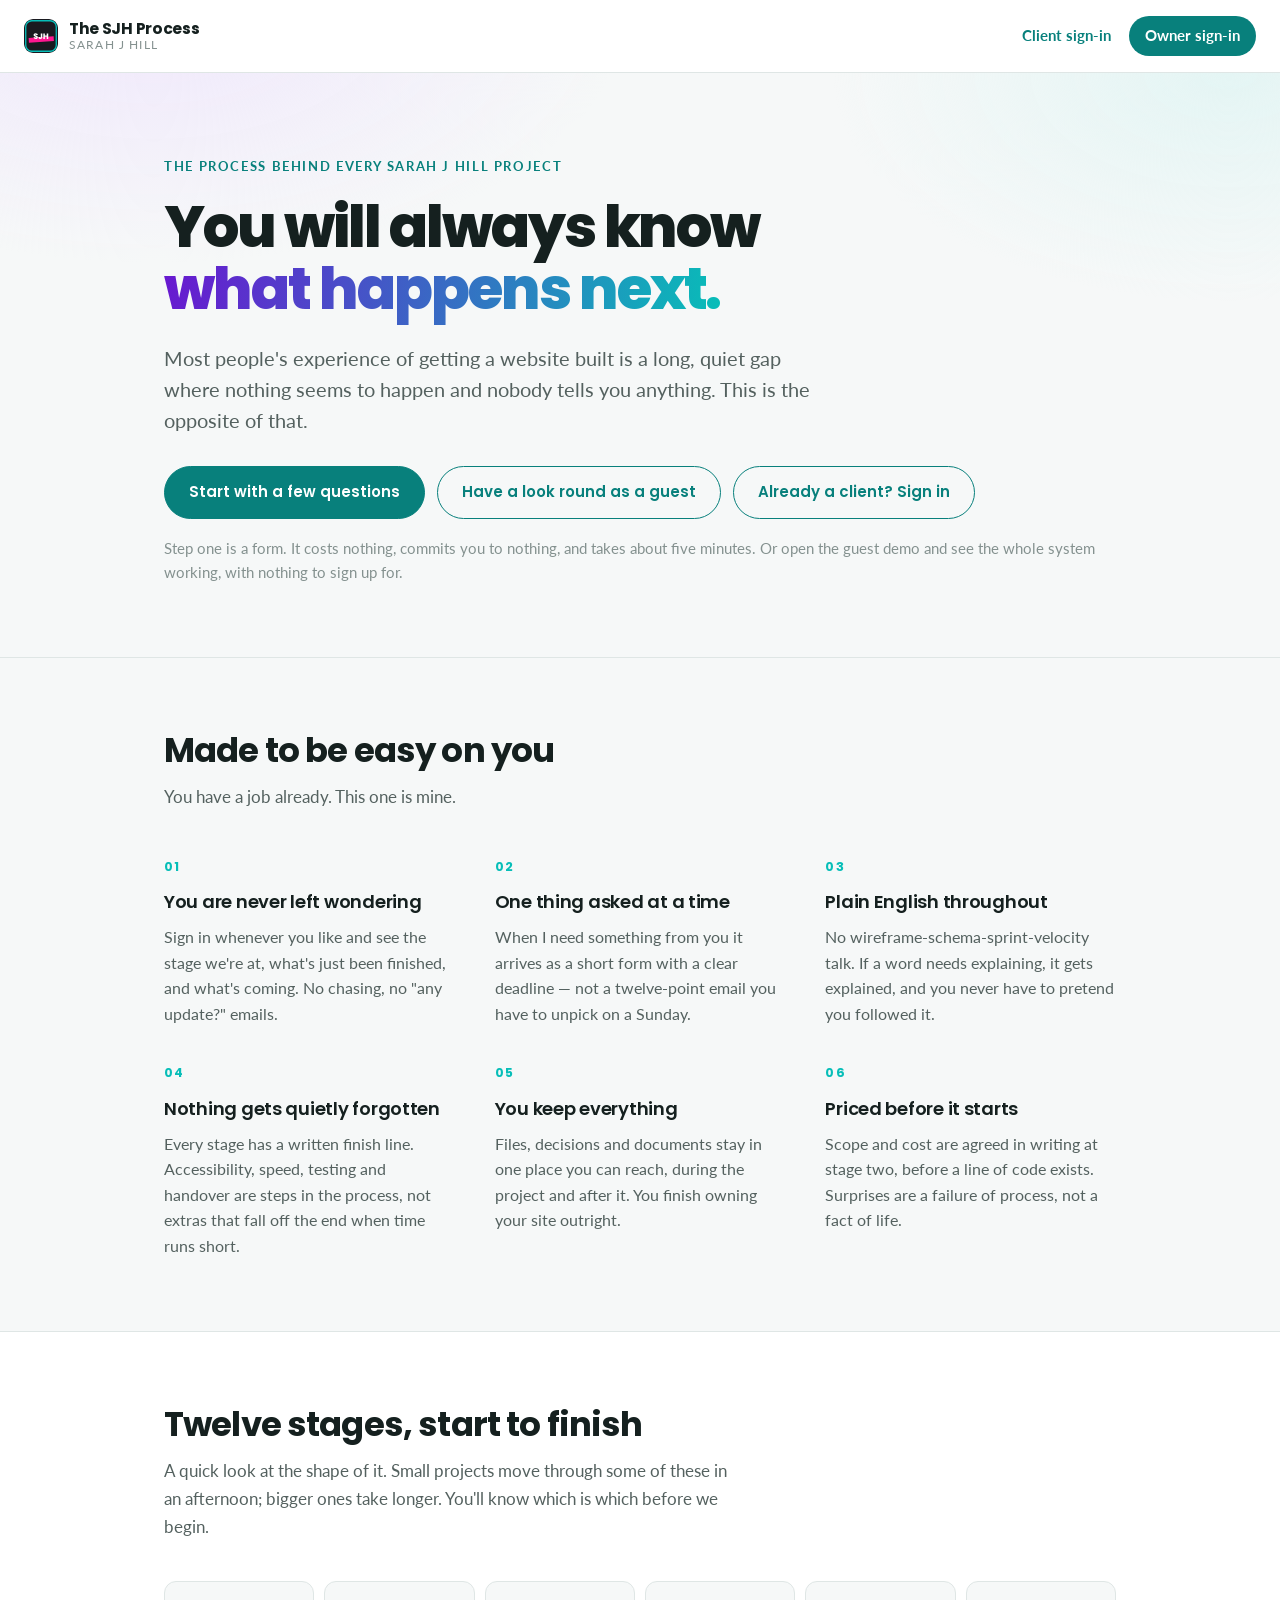
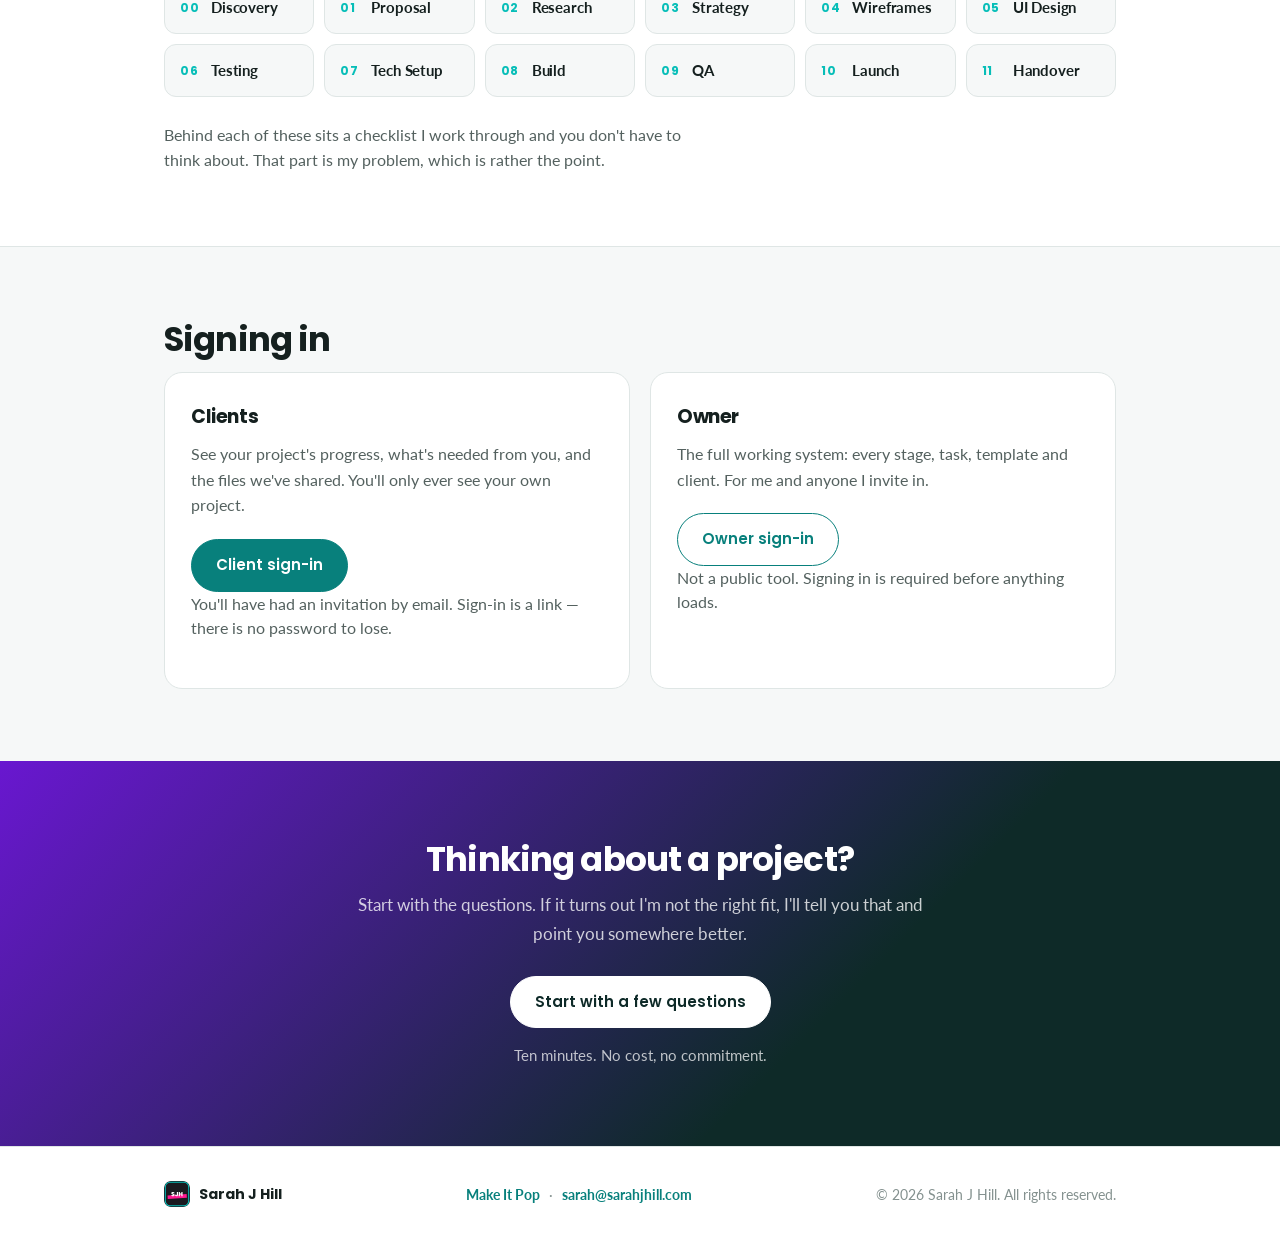
==== commit 0851304c: "Revert "Dragon Fire rebrand" This reverts commit 2271f468baecbdc04fa3c38cb7f84920c601c2b0." ====
--- a/index.html
+++ b/index.html
@@ -1,380 +1,251 @@
 <!DOCTYPE html>
-<html lang="en-GB">
+<html lang="en" data-theme="light">
 <head>
-  <meta charset="UTF-8">
-  <meta name="viewport" content="width=device-width, initial-scale=1">
-
-  <!-- ============ SEO ============ -->
-  <title>The SJH Dragon Fire Process — Client Portal &amp; Studio Licence, £39</title>
-  <meta name="description" content="Twelve phases, sixty-nine guided tasks, seventy-two templates and a client sign-in. Clients watch every phase as it happens. Studios licence the whole thing, rebranded as theirs, for £39.">
-  <link rel="canonical" href="https://sarahjhill.github.io/project-os/">
-  <meta name="author" content="Sarah J Hill">
-  <meta name="robots" content="index, follow, max-image-preview:large">
-  <meta name="theme-color" content="#0a0a0c">
-
-  <meta property="og:type" content="website">
-  <meta property="og:url" content="https://sarahjhill.github.io/project-os/">
-  <meta property="og:site_name" content="The SJH Dragon Fire Process">
-  <meta property="og:title" content="Nobody should have to type &ldquo;any update?&rdquo;">
-  <meta property="og:description" content="The project system I run every build on. Clients watch it happen. Studios can own it for £39.">
-  <meta property="og:image" content="https://sarahjhill.github.io/project-os/documentation/images/dashboard.webp">
-  <meta property="og:locale" content="en_GB">
-  <meta name="twitter:card" content="summary_large_image">
-  <meta name="twitter:title" content="The SJH Dragon Fire Process">
-  <meta name="twitter:description" content="Twelve phases. Sixty-nine tasks. Seventy-two templates. One person to ring.">
-  <meta name="twitter:image" content="https://sarahjhill.github.io/project-os/documentation/images/dashboard.webp">
-
-  <link rel="icon" href="favicon.svg" type="image/svg+xml">
-  <link rel="manifest" href="manifest.webmanifest">
-
-  <!-- ============ STYLES ============ -->
-  <link rel="stylesheet" href="css/site/01-tokens.css">
-  <link rel="stylesheet" href="css/site/02-layout.css">
-  <link rel="stylesheet" href="css/site/03-components.css">
-  <link rel="stylesheet" href="css/site/05-scene.css">
-  <link rel="stylesheet" href="css/site/04-motion.css">
-
-  <!-- ============ STRUCTURED DATA ============ -->
-  <script type="application/ld+json">
-  {
-    "@context": "https://schema.org",
-    "@type": "SoftwareApplication",
-    "name": "The SJH Dragon Fire Process",
-    "applicationCategory": "BusinessApplication",
-    "operatingSystem": "Any modern browser",
-    "url": "https://sarahjhill.github.io/project-os/",
-    "author": {
-      "@type": "Person",
-      "name": "Sarah Hill",
-      "url": "https://sarahjhill.com/",
-      "email": "sarah@sarahjhill.com"
-    },
-    "description": "A twelve-phase project delivery system with 69 guided tasks, 72 templates and a client sign-in. Licensed to studios to rebrand and own outright.",
-    "featureList": "12 phases, 69 guided tasks, 72 templates, 5 client forms, client sign-in, installs to a phone, works offline",
-    "offers": {
-      "@type": "Offer",
-      "price": "39",
-      "priceCurrency": "GBP",
-      "availability": "https://schema.org/InStock"
-    }
-  }
-  </script>
+<meta charset="utf-8">
+<meta name="viewport" content="width=device-width, initial-scale=1">
+<title>The SJH Process — know exactly what happens next</title>
+<meta name="description" content="A clear, twelve-stage process for building a website, with a sign-in for clients to follow along. No jargon, no guessing what happens next.">
+
+<!-- Social preview. og:image MUST be absolute — a relative path like
+     "og.png" is silently ignored by every scraper, which then falls back to
+     guessing an image from the page. -->
+<meta property="og:site_name" content="Sarah J Hill">
+<meta property="og:title" content="The SJH Process">
+<meta property="og:description" content="Know exactly what happens next. A clear twelve-stage process, and a place to watch your project move.">
+<meta property="og:type" content="website">
+<meta property="og:url" content="https://sarahjhill.github.io/project-os/">
+<meta property="og:image" content="https://sarahjhill.github.io/project-os/og.png">
+<meta property="og:image:width" content="1200">
+<meta property="og:image:height" content="630">
+<meta property="og:image:alt" content="The SJH Process landing page: you will always know what happens next.">
+<meta name="twitter:card" content="summary_large_image">
+<meta name="twitter:title" content="The SJH Process">
+<meta name="twitter:description" content="Know exactly what happens next. A clear twelve-stage process, and a place to watch your project move.">
+<meta name="twitter:image" content="https://sarahjhill.github.io/project-os/og.png">
+
+<link rel="icon" href="icon.svg" type="image/svg+xml">
+<link rel="apple-touch-icon" href="icon-180.png">
+<meta name="theme-color" content="#07beb8">
+
+<link rel="preconnect" href="https://fonts.googleapis.com">
+<link rel="preconnect" href="https://fonts.gstatic.com" crossorigin>
+<link href="https://fonts.googleapis.com/css2?family=Lato:wght@400;700&family=Poppins:wght@600;700;800&display=swap" rel="stylesheet">
+<link rel="stylesheet" href="css/landing.css">
 </head>
 <body>
 
 <a class="skip" href="#main">Skip to content</a>
-<div id="tick" aria-hidden="true"></div>
-
-<nav id="nav">
-  <div class="wrap">
-    <a class="brand" href="#top">Dragon Fire <span>Process</span><em>By Sarah J Hill</em></a>
-    <button class="burger" id="burger" aria-label="Menu" aria-expanded="false" aria-controls="navlinks">
-      <span></span><span></span><span></span>
-    </button>
-    <div class="navlinks" id="navlinks">
-      <a href="#client">For clients</a>
-      <a href="#box">What's in it</a>
-      <a href="#templates">The 72 templates</a>
-      <a href="#studio">Licence it</a>
-      <a class="navcta" href="app.html?guest=1">Try the demo</a>
-    </div>
-  </div>
-</nav>
-
-<!-- ============ HERO ============ -->
-<header class="hero" id="top">
-  <div class="glow" id="glow" aria-hidden="true"></div>
-  <div class="scene" aria-hidden="true"><canvas class="sjh-dragon-canvas"></canvas></div>
-  <div class="wrap">
-    <div class="count" aria-hidden="true" data-lbl-start="weeks of silence" data-lbl-end="not on my watch">
-      <span class="num" id="num">3</span>
-      <span class="lbl" id="lbl">weeks of silence</span>
-    </div>
-    <h1><span class="resolve">Nobody should have to type <span class="hit">&ldquo;any update?&rdquo;</span></span></h1>
-    <p class="sub ember-line">The industry standard is silence and a hopeful email.
-      <b>This is the opposite of that.</b></p>
-    <div class="cta-row">
-      <a class="btn btn-primary" href="app.html?guest=1">Look round a real project &rarr;</a>
-      <a class="btn btn-ghost" href="#studio">Own it for &pound;39</a>
-      <button class="replay" id="replay" type="button">Watch it again</button>
-    </div>
-  </div>
-  <div class="scrollcue" aria-hidden="true">Scroll</div>
+
+<header class="lp-top">
+  <a class="lp-brand" href="./">
+    <img src="icon.svg" alt="" class="lp-mark">
+    <span class="lp-brand-text">
+      <span class="lp-brand-name">The SJH Process</span>
+      <span class="lp-brand-sub">Sarah J Hill</span>
+    </span>
+  </a>
+  <nav class="lp-nav" aria-label="Primary">
+    <a href="client.html">Client sign-in</a>
+    <a class="lp-nav-btn" href="app.html">Owner sign-in</a>
+  </nav>
 </header>
 
 <main id="main">
 
-<!-- ============ FOR CLIENTS ============ -->
-<section class="band" id="client">
-  <div class="wrap">
-    <p class="eyebrow stand">If you're a client</p>
-    <h2 class="stand">You watch it happen. You don't wait to be told.</h2>
-    <p class="lead stand">From the day the project starts, it is a live page you sign in to.
-      Everything below is what you see.</p>
-
-    <div class="rows">
-      <div class="row stand">
-        <div><h3>Every moment, as it unfolds</h3>
-          <p>Every phase and every task, ticking off in front of you as it actually happens. No weekly
-            email saying &ldquo;good progress&rdquo;. You watch the real thing move.</p></div>
-        <div class="payoff"><em>You get</em><b>The truth, live, without asking for it.</b></div>
+  <!-- ============================ Hero ============================ -->
+  <section class="lp-hero">
+    <div class="lp-wrap">
+      <p class="lp-eyebrow">The process behind every Sarah J Hill project</p>
+      <h1 class="lp-h1">
+        You will always know<br><em>what happens next.</em>
+      </h1>
+      <p class="lp-lede">
+        Most people's experience of getting a website built is a long, quiet gap
+        where nothing seems to happen and nobody tells you anything. This is the
+        opposite of that.
+      </p>
+      <div class="lp-cta-row">
+        <a class="lp-btn lp-btn-primary" href="forms/intake.html">
+          Start with a few questions
+        </a>
+        <a class="lp-btn" href="app.html?guest=1">Have a look round as a guest</a>
+        <a class="lp-btn" href="client.html">Already a client? Sign in</a>
       </div>
-      <div class="row stand">
-        <div><h3>Everything on one page</h3>
-          <p>Your logo, your photos, your words, the plan, the invoice, the sign-off &mdash; uploaded and
-            downloaded from the same place, whenever it suits you. No hunting back through an email chain
-            for the file you sent in March.</p></div>
-        <div class="payoff"><em>You get</em><b>One page. Nothing lost, nothing attached.</b></div>
+      <p class="lp-reassure">
+        Step one is a form. It costs nothing, commits you to nothing, and takes
+        about five minutes. Or open the guest demo and see the whole system
+        working, with nothing to sign up for.
+      </p>
+    </div>
+  </section>
+
+  <!-- ========================== Benefits =========================== -->
+  <section class="lp-section">
+    <div class="lp-wrap">
+      <h2 class="lp-h2">Made to be easy on you</h2>
+      <p class="lp-sub">
+        You have a job already. This one is mine.
+      </p>
+
+      <ul class="lp-benefits">
+        <li>
+          <span class="lp-b-num">01</span>
+          <h3>You are never left wondering</h3>
+          <p>
+            Sign in whenever you like and see the stage we're at, what's just been
+            finished, and what's coming. No chasing, no "any update?" emails.
+          </p>
+        </li>
+        <li>
+          <span class="lp-b-num">02</span>
+          <h3>One thing asked at a time</h3>
+          <p>
+            When I need something from you it arrives as a short form with a clear
+            deadline — not a twelve-point email you have to unpick on a Sunday.
+          </p>
+        </li>
+        <li>
+          <span class="lp-b-num">03</span>
+          <h3>Plain English throughout</h3>
+          <p>
+            No wireframe-schema-sprint-velocity talk. If a word needs explaining,
+            it gets explained, and you never have to pretend you followed it.
+          </p>
+        </li>
+        <li>
+          <span class="lp-b-num">04</span>
+          <h3>Nothing gets quietly forgotten</h3>
+          <p>
+            Every stage has a written finish line. Accessibility, speed, testing
+            and handover are steps in the process, not extras that fall off the
+            end when time runs short.
+          </p>
+        </li>
+        <li>
+          <span class="lp-b-num">05</span>
+          <h3>You keep everything</h3>
+          <p>
+            Files, decisions and documents stay in one place you can reach, during
+            the project and after it. You finish owning your site outright.
+          </p>
+        </li>
+        <li>
+          <span class="lp-b-num">06</span>
+          <h3>Priced before it starts</h3>
+          <p>
+            Scope and cost are agreed in writing at stage two, before a line of
+            code exists. Surprises are a failure of process, not a fact of life.
+          </p>
+        </li>
+      </ul>
+    </div>
+  </section>
+
+  <!-- ========================== The stages ========================= -->
+  <section class="lp-section lp-section-alt">
+    <div class="lp-wrap">
+      <h2 class="lp-h2">Twelve stages, start to finish</h2>
+      <p class="lp-sub">
+        A quick look at the shape of it. Small projects move through some of these
+        in an afternoon; bigger ones take longer. You'll know which is which
+        before we begin.
+      </p>
+
+      <ol class="lp-stages">
+        <li><span class="lp-s-num">00</span><span class="lp-s-name">Discovery</span></li>
+        <li><span class="lp-s-num">01</span><span class="lp-s-name">Proposal</span></li>
+        <li><span class="lp-s-num">02</span><span class="lp-s-name">Research</span></li>
+        <li><span class="lp-s-num">03</span><span class="lp-s-name">Strategy</span></li>
+        <li><span class="lp-s-num">04</span><span class="lp-s-name">Wireframes</span></li>
+        <li><span class="lp-s-num">05</span><span class="lp-s-name">UI Design</span></li>
+        <li><span class="lp-s-num">06</span><span class="lp-s-name">Testing</span></li>
+        <li><span class="lp-s-num">07</span><span class="lp-s-name">Tech Setup</span></li>
+        <li><span class="lp-s-num">08</span><span class="lp-s-name">Build</span></li>
+        <li><span class="lp-s-num">09</span><span class="lp-s-name">QA</span></li>
+        <li><span class="lp-s-num">10</span><span class="lp-s-name">Launch</span></li>
+        <li><span class="lp-s-num">11</span><span class="lp-s-name">Handover</span></li>
+      </ol>
+
+      <p class="lp-stages-note">
+        Behind each of these sits a checklist I work through and you don't have to
+        think about. That part is my problem, which is rather the point.
+      </p>
+    </div>
+  </section>
+
+  <!-- ============================ Doors ============================ -->
+  <section class="lp-section">
+    <div class="lp-wrap">
+      <h2 class="lp-h2">Signing in</h2>
+      <div class="lp-doors">
+
+        <div class="lp-door">
+          <h3>Clients</h3>
+          <p>
+            See your project's progress, what's needed from you, and the files
+            we've shared. You'll only ever see your own project.
+          </p>
+          <a class="lp-btn lp-btn-primary" href="client.html">Client sign-in</a>
+          <p class="lp-door-note">
+            You'll have had an invitation by email. Sign-in is a link — there is no
+            password to lose.
+          </p>
+        </div>
+
+        <div class="lp-door">
+          <h3>Owner</h3>
+          <p>
+            The full working system: every stage, task, template and client. For me
+            and anyone I invite in.
+          </p>
+          <a class="lp-btn" href="app.html">Owner sign-in</a>
+          <p class="lp-door-note">
+            Not a public tool. Signing in is required before anything loads.
+          </p>
+        </div>
+
       </div>
-      <div class="row stand">
-        <div><h3>One thing at a time, and only when it's your turn</h3>
-          <p>Whatever is needed from you is written there in plain English, one small step at a time,
-            with a line saying why it matters. Nothing lands on you all at once.</p></div>
-        <div class="payoff"><em>You get</em><b>A short list you can actually finish.</b></div>
-      </div>
-      <div class="row stand">
-        <div><h3>No password to lose</h3>
-          <p>It emails you a link and that is the whole of it. Installs to your phone like an app, and
-            keeps working when the signal doesn't.</p></div>
-        <div class="payoff"><em>You get</em><b>Access from wherever you happen to be.</b></div>
-      </div>
-    </div>
-
-    <div class="cta-row stand" style="margin-top:30px;">
-      <a class="btn btn-primary" href="app.html?guest=1">Look round a real project &rarr;</a>
-      <span class="cta-note">A working demo, loaded with a made-up client. Nothing to sign up for.</span>
-    </div>
-  </div>
-</section>
-
-<!-- ============ WHAT'S IN THE BOX ============ -->
-<section class="dark" id="box">
-  <div class="wrap">
-    <p class="eyebrow stand">What is actually in it</p>
-    <h2 class="stand">Twelve phases, and nothing quietly skipped.</h2>
-    <p class="lead stand">The rigour is the point. Accessibility, testing and the fiddly bits are tasks
-      like any other, so they cannot get dropped the week everything runs late.</p>
-
-    <div class="stats">
-      <div class="stat stand"><div class="v" data-count="12">0</div><div class="k">Phases</div></div>
-      <div class="stat stand"><div class="v" data-count="69">0</div><div class="k">Guided tasks</div></div>
-      <div class="stat stand"><div class="v" data-count="72">0</div><div class="k">Templates</div></div>
-      <div class="stat stand"><div class="v" data-count="5">0</div><div class="k">Client forms</div></div>
-    </div>
-
-    <div class="chips stand">
-      <span class="chip">Installs to a phone</span>
-      <span class="chip">Works with no signal</span>
-      <span class="chip">No framework, no build step</span>
-      <span class="chip">Nothing that can rot</span>
-    </div>
-  </div>
-</section>
-
-<!-- ============ THE TEMPLATES ============ -->
-<section class="band alt" id="templates">
-  <div class="wrap">
-    <p class="eyebrow stand">The seventy-two templates</p>
-    <h2 class="stand">Not a folder of blank documents.</h2>
-    <p class="lead stand">Every one is written out in full, in plain English, ready to send. Here is the
-      actual list &mdash; grouped by the phase it belongs to.</p>
-
-    <div class="rows">
-      <div class="row stand">
-        <div><h3>Winning the work</h3>
-          <p>Client Intake Questionnaire &middot; Discovery Call Script &middot; Go / No-Go Scorecard &middot;
-            Competitive Audit &middot; Pitch &amp; Concept Deck Outline &middot; Estimating Worksheet &middot;
-            Proposal &middot; Statement of Work &middot; Contract Clause Checklist &middot; Kick-off Agenda &amp; Recap</p></div>
-        <div class="payoff"><em>Ten templates</em><b>From first enquiry to signed.</b></div>
-      </div>
-
-      <div class="row stand">
-        <div><h3>Research and discovery</h3>
-          <p>Research Plan &middot; Participant Screener &middot; Stakeholder Interview Guide &middot;
-            User Interview Guide &middot; Consent Form &middot; Analytics &amp; Data Audit &middot;
-            Heuristic Evaluation Sheet &middot; Research Report Structure &middot; Persona &middot;
-            Journey Map</p></div>
-        <div class="payoff"><em>Ten templates</em><b>Evidence instead of guessing.</b></div>
-      </div>
-
-      <div class="row stand">
-        <div><h3>Defining it</h3>
-          <p>Product Principles &amp; Metrics &middot; User Story &amp; Acceptance Criteria &middot;
-            Story Splitting Patterns &middot; MoSCoW Prioritisation Workshop &middot;
-            Information Architecture Kit &middot; User Flow Notation &amp; Checklist &middot;
-            Data Model &amp; Permissions &middot; API Contract</p></div>
-        <div class="payoff"><em>Eight templates</em><b>Everyone agreeing on the same thing.</b></div>
-      </div>
-
-      <div class="row stand">
-        <div><h3>Design</h3>
-          <p>Sketching &amp; Crazy 8s &middot; Figma File Setup Standard &middot; Wireframe Checklist &middot;
-            UX Copy Guide &middot; Visual Direction Presentation &middot; Design Tokens Specification &middot;
-            Component Library Specification &middot; Hi-Fi Screen Checklist &middot;
-            Accessibility Design Annotations &middot; Sign-off Request &middot;
-            Usability Test Plan &amp; Moderator Script &middot; Usability Findings &amp; Issue Log &middot;
-            Design &rarr; Development Handoff</p></div>
-        <div class="payoff"><em>Thirteen templates</em><b>Design that survives handover.</b></div>
-      </div>
-
-      <div class="row stand">
-        <div><h3>Build</h3>
-          <p>Git &amp; GitHub Workflow &middot; VS Code Project Configuration &middot;
-            Repository Structure &amp; README &middot; Backend Foundations Checklist &middot;
-            Frontend Standards &middot; Backend Standards &middot; CI/CD Pipeline &middot;
-            Pull Request Template &amp; Checklist &middot; Testing Strategy</p></div>
-        <div class="payoff"><em>Nine templates</em><b>The same standard every time.</b></div>
-      </div>
-
-      <div class="row stand">
-        <div><h3>Running the work</h3>
-          <p>Sprint Planning &amp; Cadence &middot; Definition of Ready &middot; Definition of Done &middot;
-            Daily Working Rhythm &middot; Sprint Review / Demo &middot; Retrospective</p></div>
-        <div class="payoff"><em>Six templates</em><b>A rhythm that holds under pressure.</b></div>
-      </div>
-
-      <div class="row stand">
-        <div><h3>Quality</h3>
-          <p>QA Test Matrix &middot; Bug Report Standard &middot; Accessibility Audit (Build) &middot;
-            Performance Optimisation &middot; Security Review Checklist &middot;
-            SEO, Content &amp; Analytics Readiness</p></div>
-        <div class="payoff"><em>Six templates</em><b>The careful version, not the rushed one.</b></div>
-      </div>
-
-      <div class="row stand">
-        <div><h3>Launch and after</h3>
-          <p>Production Environment Setup &middot; Deployment Runbook &middot; Launch Day Checklist &middot;
-            Handover Pack Contents &middot; Support &amp; Warranty Terms &middot; Project Closure &middot;
-            Content &amp; Assets Request &middot; Asking a Client for Results &middot;
-            Outcome Report &amp; Case Study &middot; Retainer &amp; Phase Two Proposal</p></div>
-        <div class="payoff"><em>Ten templates</em><b>Launch, then the work that pays twice.</b></div>
-      </div>
-    </div>
-  </div>
-</section>
-
-<!-- ============ THE FORMS ============ -->
-<section class="band">
-  <div class="wrap">
-    <p class="eyebrow stand">The five client forms</p>
-    <h2 class="stand">Sent as a link. Answered on a phone. Straight back to you.</h2>
-    <p class="lead stand">Nothing to download, nothing to attach, nothing to lose in an inbox. Each one
-      saves as the client types, so they can close it and come back.</p>
-    <div class="rows">
-      <div class="row stand">
-        <div><h3>Project Enquiry</h3>
-          <p>The first conversation, in about five minutes. Budget band, deadline, who signs off.</p></div>
-        <div class="payoff"><em>Tells you</em><b>Whether to take the job at all.</b></div>
-      </div>
-      <div class="row stand">
-        <div><h3>Screener &amp; Consent</h3>
-          <p>For research participants &mdash; who qualifies, and their consent on record.</p></div>
-        <div class="payoff"><em>Tells you</em><b>You are allowed to use what you learn.</b></div>
-      </div>
-      <div class="row stand">
-        <div><h3>Content &amp; Assets Request</h3>
-          <p>The logo, the photos, the words. The thing every project actually waits on.</p></div>
-        <div class="payoff"><em>Tells you</em><b>Exactly what is still missing.</b></div>
-      </div>
-      <div class="row stand">
-        <div><h3>Website Audit</h3>
-          <p>The structured review of an existing site, so nothing gets checked from memory.</p></div>
-        <div class="payoff"><em>Tells you</em><b>Where the site is losing them.</b></div>
-      </div>
-      <div class="row stand">
-        <div><h3>Sign-off</h3>
-          <p>Written approval at the point it matters, so &ldquo;I thought we agreed&rdquo; never happens.</p></div>
-        <div class="payoff"><em>Tells you</em><b>You are safe to build.</b></div>
-      </div>
-    </div>
-  </div>
-</section>
-
-<!-- ============ STUDIO LICENCE ============ -->
-<section class="band alt" id="studio">
-  <div class="wrap">
-    <div class="studio stand">
-      <p class="split-label" style="margin-top:0;">If you're a studio &mdash; own it yourself</p>
-      <h3 class="studio-h">The whole process, rebranded as yours. <b>&pound;39.</b></h3>
-      <p class="studio-p">Twelve phases, sixty-nine guided tasks and all seventy-two templates &mdash;
-        the entire delivery system, with your name on it, your colours, and your clients signing in.
-        Buy it once and it is yours. No monthly fee, no per-seat cost, nothing to renew, nobody to ask
-        permission from.</p>
-
-      <div class="stats">
-        <div class="stat stand"><div class="v" data-count="12">0</div><div class="k">Phases</div></div>
-        <div class="stat stand"><div class="v" data-count="69">0</div><div class="k">Guided tasks</div></div>
-        <div class="stat stand"><div class="v" data-count="72">0</div><div class="k">Templates</div></div>
-        <div class="stat stand"><div class="v" data-count="39">0</div><div class="k">Pounds, once</div></div>
-      </div>
-
-      <div class="chips">
-        <span class="chip">Your branding</span>
-        <span class="chip">Your own Supabase, or none at all</span>
-        <span class="chip">No monthly fee</span>
-        <span class="chip">Yours outright</span>
-      </div>
-
-      <div class="cta-row" style="margin-top:26px;">
-        <a class="btn btn-primary" href="mailto:sarah@sarahjhill.com?subject=Dragon%20Fire%20Process%20licence">Licence it &mdash; &pound;39 &rarr;</a>
-        <a class="btn btn-ghost" href="app.html?guest=1">Try it first</a>
-      </div>
-    </div>
-  </div>
-</section>
-
-<!-- ============ UNDER THE BONNET ============ -->
-<section class="dark">
-  <div class="wrap">
-    <p class="eyebrow stand">Under the bonnet</p>
-    <h2 class="stand">Written by hand. Nothing that can rot.</h2>
-    <div class="rows">
-      <div class="row stand">
-        <div><h3>No framework, no build step</h3>
-          <p>Plain HTML, CSS and JavaScript. Progress lives in the browser. Accounts and client sharing
-            run on Supabase, with database-level rules deciding who sees what rather than the interface
-            politely hiding things.</p></div>
-        <div class="payoff"><em>Which means</em><b>No dependency that breaks in two years.</b></div>
-      </div>
-      <div class="row stand">
-        <div><h3>Clients see a snapshot, never the working project</h3>
-          <p>You choose what gets published. Every client form submits straight to you.</p></div>
-        <div class="payoff"><em>Which means</em><b>You share the right things and only those.</b></div>
-      </div>
-      <div class="row stand">
-        <div><h3>It costs nothing to run</h3>
-          <p>It works with no backend at all, storing everything in the browser. Add Supabase only when
-            you want client sign-in &mdash; and the free tier is plenty.</p></div>
-        <div class="payoff"><em>Which means</em><b>No running cost to pass on.</b></div>
-      </div>
-    </div>
-  </div>
-</section>
+    </div>
+  </section>
+
+  <!-- ============================= CTA ============================= -->
+  <section class="lp-final">
+    <div class="lp-wrap">
+      <h2 class="lp-h2">Thinking about a project?</h2>
+      <p class="lp-sub lp-sub-light">
+        Start with the questions. If it turns out I'm not the right fit, I'll tell
+        you that and point you somewhere better.
+      </p>
+      <a class="lp-btn lp-btn-invert" href="forms/intake.html">
+        Start with a few questions
+      </a>
+      <p class="lp-reassure lp-reassure-light">
+        Ten minutes. No cost, no commitment.
+      </p>
+    </div>
+  </section>
 
 </main>
 
-<!-- ============ CLOSE ============ -->
-<section class="close" id="hello">
-  <div class="wrap">
-    <p class="eyebrow stand">Say hello</p>
-    <h2 class="stand">Questions before you buy?</h2>
-    <p class="lead stand">Ask me anything about it &mdash; how it works, whether it suits how you run
-      projects, or what it would take to put your own branding on it. Two working days, honest answer.</p>
-    <div class="cta-row stand" style="margin-top:32px;">
-      <a class="btn btn-primary" href="mailto:sarah@sarahjhill.com">Email me &rarr;</a>
-      <a class="btn btn-ghost" href="https://sarahjhill.com">Sarah J Hill &mdash; the studio</a>
-    </div>
-  </div>
-</section>
-
-<footer>
-  <div class="wrap">
-    <span>&copy; <span id="yr">2026</span> Sarah J Hill &middot; Dragon Fire Design &middot; Built by hand, yours to own.</span>
-    <span>Cardiff &amp; Birmingham &middot; <a href="mailto:sarah@sarahjhill.com">sarah@sarahjhill.com</a></span>
+<footer class="lp-foot">
+  <div class="lp-wrap lp-foot-inner">
+    <p class="lp-foot-brand">
+      <img src="icon.svg" alt="" class="lp-foot-mark">
+      Sarah J Hill
+    </p>
+    <p class="lp-foot-links">
+      <a href="https://sarahjhill.github.io/make-it-pop/">Make It Pop</a>
+      <span aria-hidden="true">·</span>
+      <a href="mailto:sarah@sarahjhill.com">sarah@sarahjhill.com</a>
+    </p>
+    <p class="lp-foot-copy">
+      &copy; <span id="lpYear">2026</span> Sarah J Hill. All rights reserved.
+    </p>
   </div>
 </footer>
 
-<script src="assets/js/main.js" defer></script>
-<script src="assets/js/dragon.js" defer></script>
+<script>
+  document.getElementById('lpYear').textContent = new Date().getFullYear();
+</script>
 </body>
 </html>
--- a/css/landing.css
+++ b/css/landing.css
@@ -0,0 +1,250 @@
+/* =====================================================================
+   THE SJH PROCESS — public landing page
+
+   Same brand as Make It Pop (SJ purple → teal, Poppins over Lato) but a
+   quieter register: no motion, no hero imagery, more air, tighter columns.
+   It should read as the studio's working front door, not a second sales
+   site.
+
+   Deliberately standalone from css/styles.css — nothing here can reach the
+   app, and nothing in the app can reach here.
+   ===================================================================== */
+
+:root{
+  --lp-bg:#F6F8F8;
+  --lp-surface:#FFFFFF;
+  --lp-ink:#15201F;
+  --lp-ink-2:#54615F;
+  --lp-ink-3:#84918F;
+  --lp-line:#DFE6E5;
+
+  --lp-accent:#08807C;        /* 4.78:1 on white — safe for text */
+  --lp-accent-bright:#07beb8; /* brand teal — fills only */
+  --lp-purple:#6917d0;
+  --lp-deep:#0E2A28;
+
+  --lp-radius:12px;
+  --lp-radius-lg:18px;
+  --lp-sans:'Lato',-apple-system,BlinkMacSystemFont,"Segoe UI",Roboto,Helvetica,Arial,sans-serif;
+  --lp-display:'Poppins',var(--lp-sans);
+}
+
+*{box-sizing:border-box}
+html{scroll-behavior:smooth}
+@media (prefers-reduced-motion:reduce){html{scroll-behavior:auto}}
+
+body{
+  margin:0;
+  background:var(--lp-bg);
+  color:var(--lp-ink);
+  font-family:var(--lp-sans);
+  font-size:17px;
+  line-height:1.65;
+  -webkit-font-smoothing:antialiased;
+}
+
+.skip{
+  position:absolute;left:-9999px;top:0;z-index:100;
+  padding:12px 18px;background:var(--lp-ink);color:#fff;
+}
+.skip:focus{left:0}
+
+.lp-wrap{width:100%;max-width:1000px;margin:0 auto;padding:0 24px}
+
+a{color:var(--lp-accent)}
+
+/* ============================== Top bar ============================== */
+.lp-top{
+  display:flex;align-items:center;justify-content:space-between;gap:16px;
+  padding:16px 24px;
+  background:var(--lp-surface);
+  border-bottom:1px solid var(--lp-line);
+  position:sticky;top:0;z-index:50;
+  flex-wrap:wrap;
+}
+.lp-brand{display:flex;align-items:center;gap:11px;text-decoration:none;color:inherit}
+.lp-mark{width:34px;height:34px;border-radius:9px;display:block}
+.lp-brand-text{display:flex;flex-direction:column;line-height:1.15}
+.lp-brand-name{font-family:var(--lp-display);font-weight:700;font-size:15.5px;letter-spacing:-.02em}
+.lp-brand-sub{font-size:11.5px;color:var(--lp-ink-3);letter-spacing:.1em;text-transform:uppercase}
+
+.lp-nav{display:flex;align-items:center;gap:18px}
+.lp-nav a{font-size:14.5px;font-weight:700;text-decoration:none}
+.lp-nav a:hover{text-decoration:underline}
+.lp-nav-btn{
+  padding:8px 16px;border-radius:999px;
+  background:var(--lp-accent);color:#fff !important;
+  text-decoration:none !important;
+}
+.lp-nav-btn:hover{filter:brightness(1.1)}
+
+/* ================================ Hero ============================== */
+.lp-hero{
+  padding:84px 0 72px;
+  background:
+    radial-gradient(760px 400px at 12% -10%, #F0E8FC, transparent 62%),
+    radial-gradient(660px 380px at 96% 0%, #E4F5F4, transparent 60%),
+    var(--lp-bg);
+  border-bottom:1px solid var(--lp-line);
+}
+.lp-eyebrow{
+  margin:0 0 18px;
+  font-size:12.5px;font-weight:700;letter-spacing:.13em;text-transform:uppercase;
+  color:var(--lp-accent);
+}
+.lp-h1{
+  font-family:var(--lp-display);
+  font-size:clamp(34px,6vw,58px);
+  font-weight:800;
+  line-height:1.08;
+  letter-spacing:-.035em;
+  margin:0 0 22px;
+  max-width:16ch;
+}
+.lp-h1 em{
+  font-style:normal;
+  background:linear-gradient(100deg,var(--lp-purple),var(--lp-accent-bright));
+  -webkit-background-clip:text;background-clip:text;
+  -webkit-text-fill-color:transparent;color:var(--lp-purple);
+}
+.lp-lede{
+  margin:0 0 30px;max-width:56ch;
+  font-size:clamp(17px,2vw,19.5px);line-height:1.6;color:var(--lp-ink-2);
+}
+
+.lp-cta-row{display:flex;flex-wrap:wrap;gap:12px;margin-bottom:18px}
+
+.lp-btn{
+  display:inline-block;padding:13px 24px;
+  border:1.5px solid var(--lp-accent);border-radius:999px;
+  background:transparent;color:var(--lp-accent);
+  font-family:var(--lp-display);font-size:15px;font-weight:600;
+  text-decoration:none;cursor:pointer;
+  transition:background .2s ease,color .2s ease,filter .2s ease;
+}
+.lp-btn:hover{background:var(--lp-accent);color:#fff}
+.lp-btn:focus-visible{outline:3px solid #B9E7E5;outline-offset:2px}
+.lp-btn-primary{background:var(--lp-accent);color:#fff}
+.lp-btn-primary:hover{filter:brightness(1.1);background:var(--lp-accent);color:#fff}
+.lp-btn-invert{background:#fff;border-color:#fff;color:var(--lp-deep)}
+.lp-btn-invert:hover{background:#fff;color:var(--lp-deep);filter:brightness(.94)}
+
+.lp-reassure{margin:0;font-size:14.5px;color:var(--lp-ink-3)}
+.lp-reassure-light{color:rgba(255,255,255,.72)}
+
+/* ============================= Sections ============================= */
+.lp-section{padding:72px 0}
+.lp-section-alt{background:var(--lp-surface);border-block:1px solid var(--lp-line)}
+
+.lp-h2{
+  font-family:var(--lp-display);
+  font-size:clamp(25px,3.4vw,34px);
+  font-weight:700;letter-spacing:-.025em;line-height:1.2;
+  margin:0 0 12px;
+}
+.lp-sub{margin:0 0 40px;max-width:58ch;font-size:17px;color:var(--lp-ink-2)}
+.lp-sub-light{color:rgba(255,255,255,.78)}
+
+/* ============================= Benefits ============================= */
+.lp-benefits{
+  list-style:none;margin:0;padding:0;
+  display:grid;gap:30px 40px;
+  grid-template-columns:repeat(auto-fit,minmax(270px,1fr));
+}
+.lp-benefits li{margin:0}
+.lp-b-num{
+  display:inline-block;margin-bottom:10px;
+  font-family:var(--lp-display);font-size:12.5px;font-weight:700;
+  letter-spacing:.1em;color:var(--lp-accent-bright);
+}
+.lp-benefits h3{
+  font-family:var(--lp-display);
+  font-size:18px;font-weight:600;letter-spacing:-.015em;
+  margin:0 0 8px;
+}
+.lp-benefits p{margin:0;font-size:15.5px;line-height:1.65;color:var(--lp-ink-2)}
+
+/* ============================== Stages ============================== */
+.lp-stages{
+  list-style:none;margin:0 0 26px;padding:0;
+  display:grid;gap:10px;
+  grid-template-columns:repeat(auto-fit,minmax(150px,1fr));
+  counter-reset:none;
+}
+.lp-stages li{
+  display:flex;align-items:center;gap:11px;
+  padding:13px 15px;
+  background:var(--lp-bg);
+  border:1px solid var(--lp-line);
+  border-radius:var(--lp-radius);
+}
+.lp-s-num{
+  font-family:var(--lp-display);font-size:12px;font-weight:700;
+  letter-spacing:.05em;color:var(--lp-accent-bright);
+  min-width:20px;
+}
+.lp-s-name{font-size:15px;font-weight:700;letter-spacing:-.01em}
+.lp-stages-note{margin:0;max-width:58ch;font-size:15.5px;color:var(--lp-ink-2)}
+
+/* =============================== Doors ============================== */
+.lp-doors{
+  display:grid;gap:20px;
+  grid-template-columns:repeat(auto-fit,minmax(280px,1fr));
+}
+.lp-door{
+  padding:28px 26px;
+  background:var(--lp-surface);
+  border:1px solid var(--lp-line);
+  border-radius:var(--lp-radius-lg);
+  display:flex;flex-direction:column;
+}
+.lp-door h3{
+  font-family:var(--lp-display);font-size:19px;font-weight:700;
+  letter-spacing:-.02em;margin:0 0 10px;
+}
+.lp-door>p{margin:0 0 20px;font-size:15.5px;color:var(--lp-ink-2)}
+.lp-door .lp-btn{align-self:flex-start}
+.lp-door-note{
+  margin:16px 0 0;font-size:13.5px;line-height:1.55;color:var(--lp-ink-3);
+}
+
+/* =============================== Final ============================== */
+.lp-final{
+  padding:78px 0;
+  background:linear-gradient(135deg,var(--lp-purple),var(--lp-deep) 65%);
+  color:#fff;text-align:center;
+}
+.lp-final .lp-h2{margin-bottom:12px}
+.lp-final .lp-sub{margin-left:auto;margin-right:auto;margin-bottom:28px}
+.lp-final .lp-reassure{margin-top:16px}
+
+/* =============================== Footer ============================= */
+.lp-foot{
+  padding:34px 0;
+  background:var(--lp-surface);
+  border-top:1px solid var(--lp-line);
+}
+.lp-foot-inner{
+  display:flex;flex-wrap:wrap;align-items:center;justify-content:space-between;
+  gap:12px 26px;
+}
+.lp-foot p{margin:0;font-size:14px;color:var(--lp-ink-3)}
+.lp-foot-brand{
+  display:flex;align-items:center;gap:9px;
+  font-family:var(--lp-display);font-weight:700;color:var(--lp-ink) !important;
+}
+.lp-foot-mark{width:26px;height:26px;border-radius:7px;display:block}
+.lp-foot-links{display:flex;align-items:center;gap:9px;flex-wrap:wrap}
+.lp-foot-links a{font-weight:700;text-decoration:none}
+.lp-foot-links a:hover{text-decoration:underline}
+
+/* ============================ Small screens ========================= */
+@media (max-width:639px){
+  body{font-size:16px}
+  .lp-hero{padding:56px 0 48px}
+  .lp-section{padding:52px 0}
+  .lp-final{padding:56px 0}
+  .lp-cta-row .lp-btn{width:100%;text-align:center}
+  .lp-nav{gap:12px}
+  .lp-foot-inner{flex-direction:column;align-items:flex-start}
+}
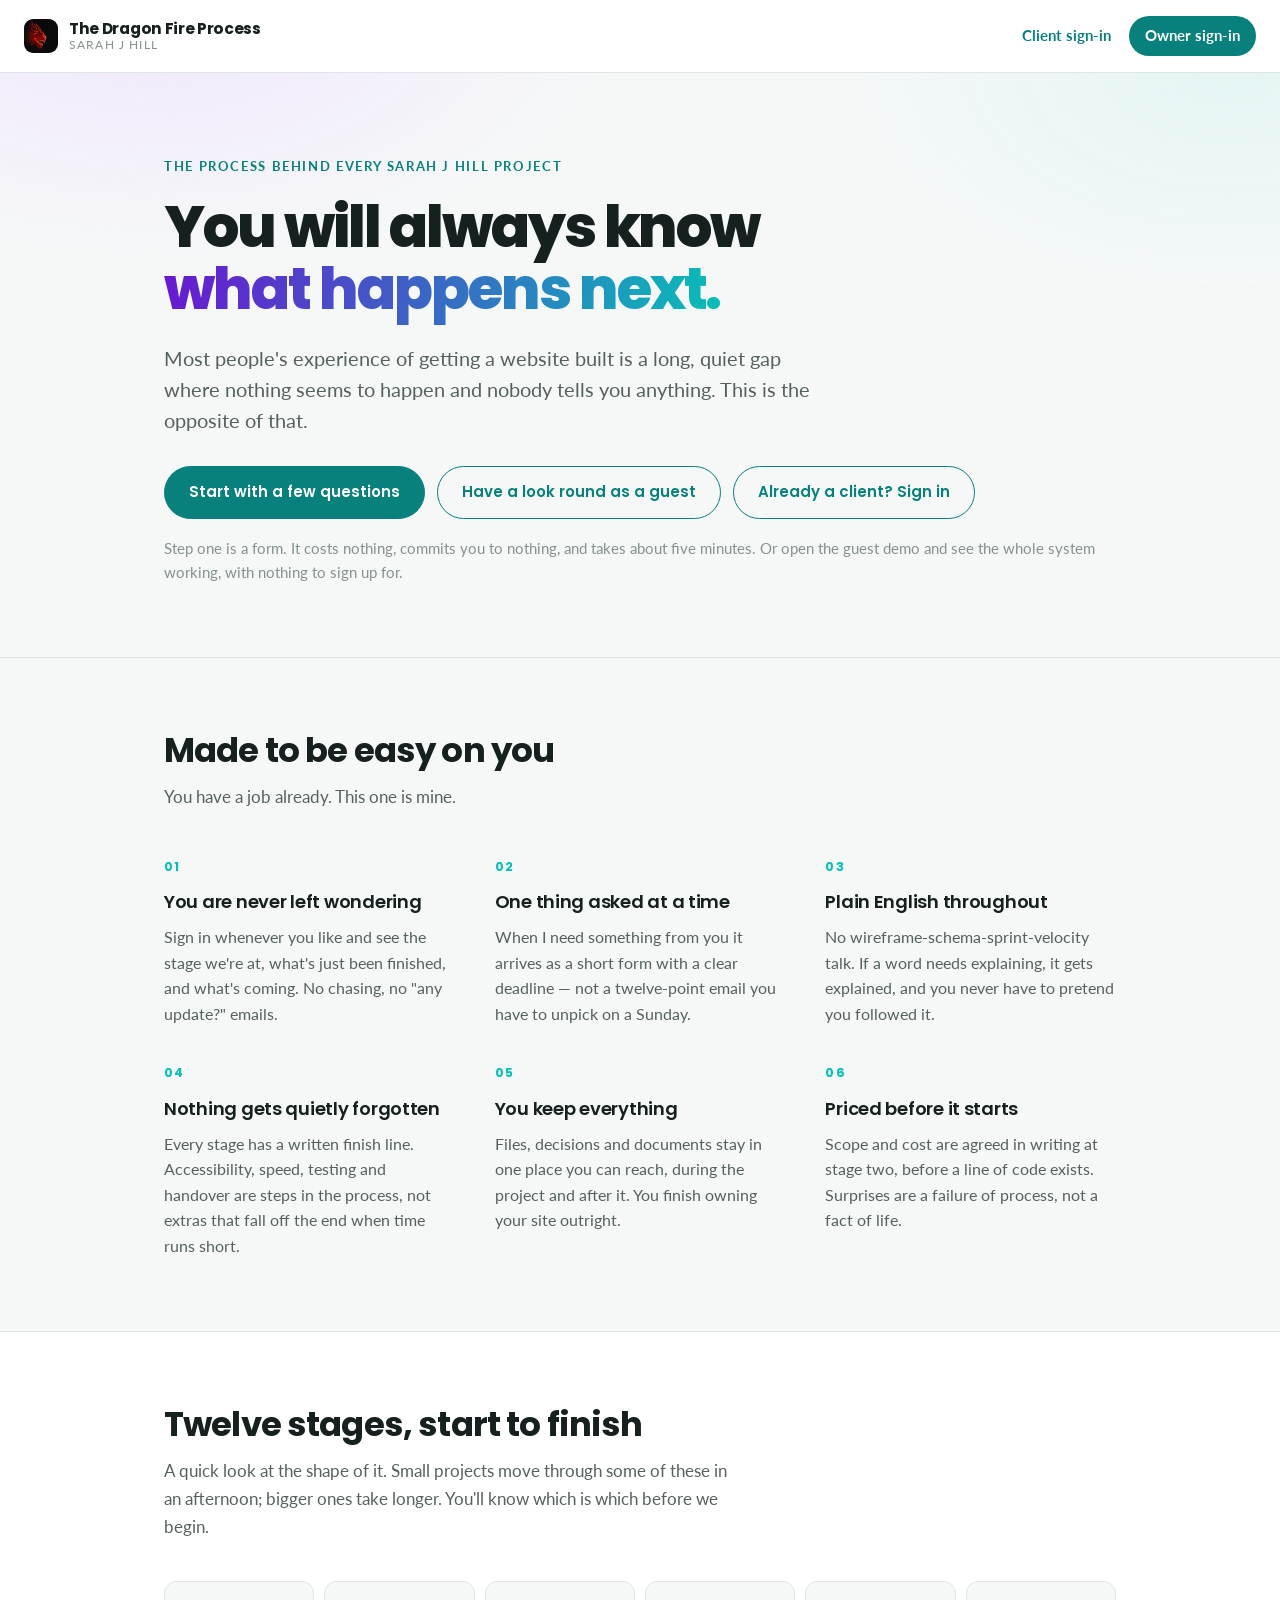
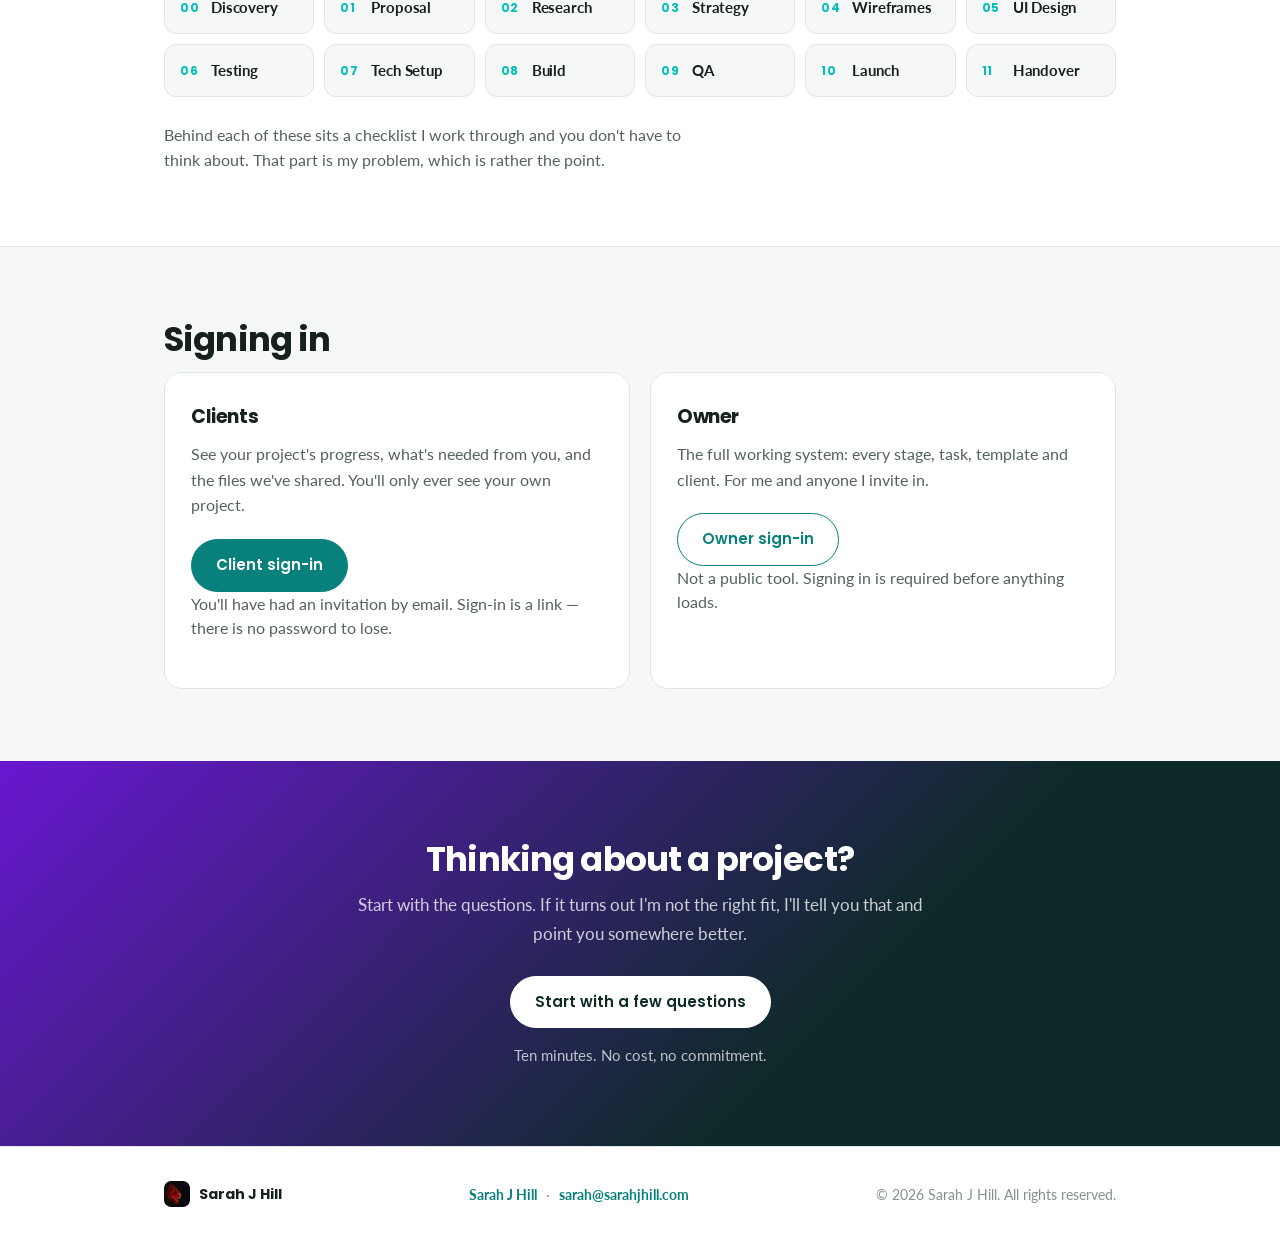
==== commit 0cae767a: "Rebrand to the Dragon Fire Process: name, icons, form marks, letterhead" ====
--- a/index.html
+++ b/index.html
@@ -3,23 +3,23 @@
 <head>
 <meta charset="utf-8">
 <meta name="viewport" content="width=device-width, initial-scale=1">
-<title>The SJH Process — know exactly what happens next</title>
+<title>The Dragon Fire Process — know exactly what happens next</title>
 <meta name="description" content="A clear, twelve-stage process for building a website, with a sign-in for clients to follow along. No jargon, no guessing what happens next.">
 
 <!-- Social preview. og:image MUST be absolute — a relative path like
      "og.png" is silently ignored by every scraper, which then falls back to
      guessing an image from the page. -->
 <meta property="og:site_name" content="Sarah J Hill">
-<meta property="og:title" content="The SJH Process">
+<meta property="og:title" content="The Dragon Fire Process">
 <meta property="og:description" content="Know exactly what happens next. A clear twelve-stage process, and a place to watch your project move.">
 <meta property="og:type" content="website">
 <meta property="og:url" content="https://sarahjhill.github.io/project-os/">
 <meta property="og:image" content="https://sarahjhill.github.io/project-os/og.png">
 <meta property="og:image:width" content="1200">
 <meta property="og:image:height" content="630">
-<meta property="og:image:alt" content="The SJH Process landing page: you will always know what happens next.">
+<meta property="og:image:alt" content="The Dragon Fire Process landing page: you will always know what happens next.">
 <meta name="twitter:card" content="summary_large_image">
-<meta name="twitter:title" content="The SJH Process">
+<meta name="twitter:title" content="The Dragon Fire Process">
 <meta name="twitter:description" content="Know exactly what happens next. A clear twelve-stage process, and a place to watch your project move.">
 <meta name="twitter:image" content="https://sarahjhill.github.io/project-os/og.png">
 
@@ -40,7 +40,7 @@
   <a class="lp-brand" href="./">
     <img src="icon.svg" alt="" class="lp-mark">
     <span class="lp-brand-text">
-      <span class="lp-brand-name">The SJH Process</span>
+      <span class="lp-brand-name">The Dragon Fire Process</span>
       <span class="lp-brand-sub">Sarah J Hill</span>
     </span>
   </a>
@@ -234,7 +234,7 @@
       Sarah J Hill
     </p>
     <p class="lp-foot-links">
-      <a href="https://sarahjhill.github.io/make-it-pop/">Make It Pop</a>
+      <a href="https://sarahjhill.com/">Sarah J Hill</a>
       <span aria-hidden="true">·</span>
       <a href="mailto:sarah@sarahjhill.com">sarah@sarahjhill.com</a>
     </p>
